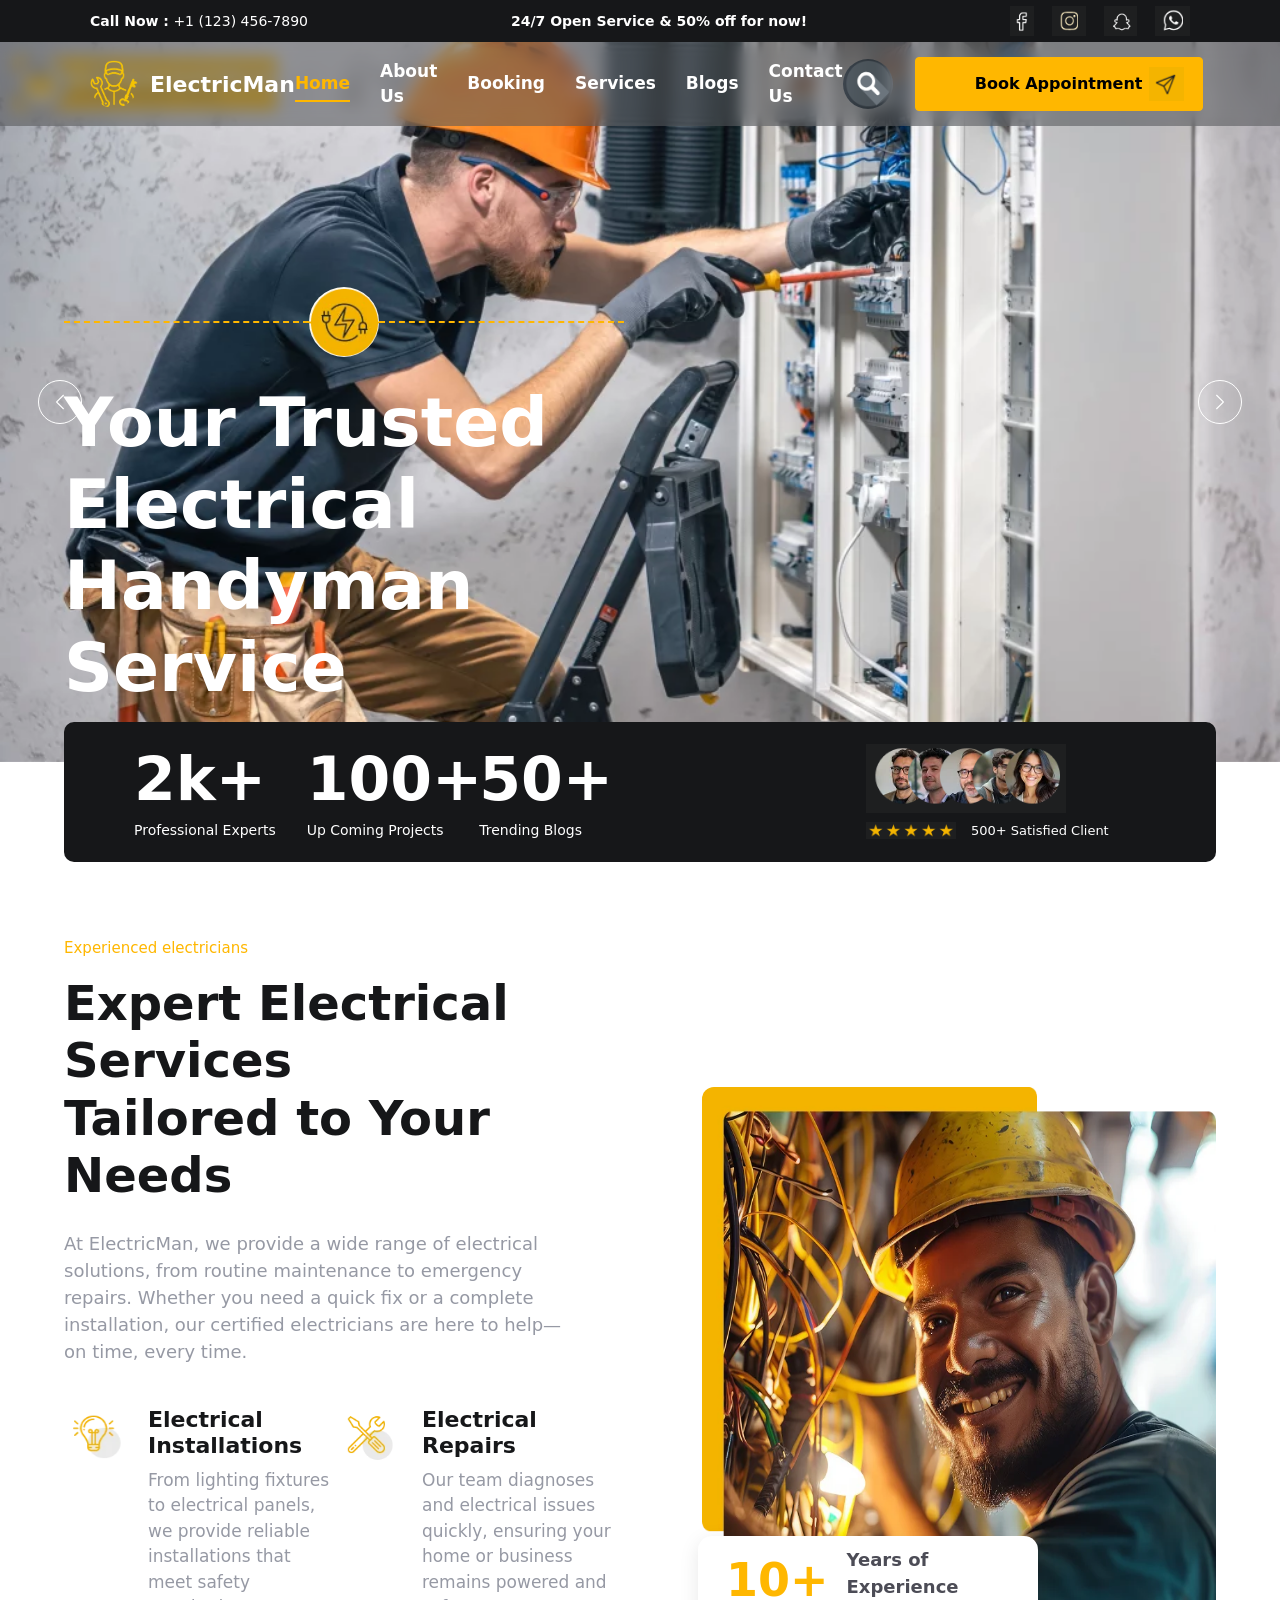
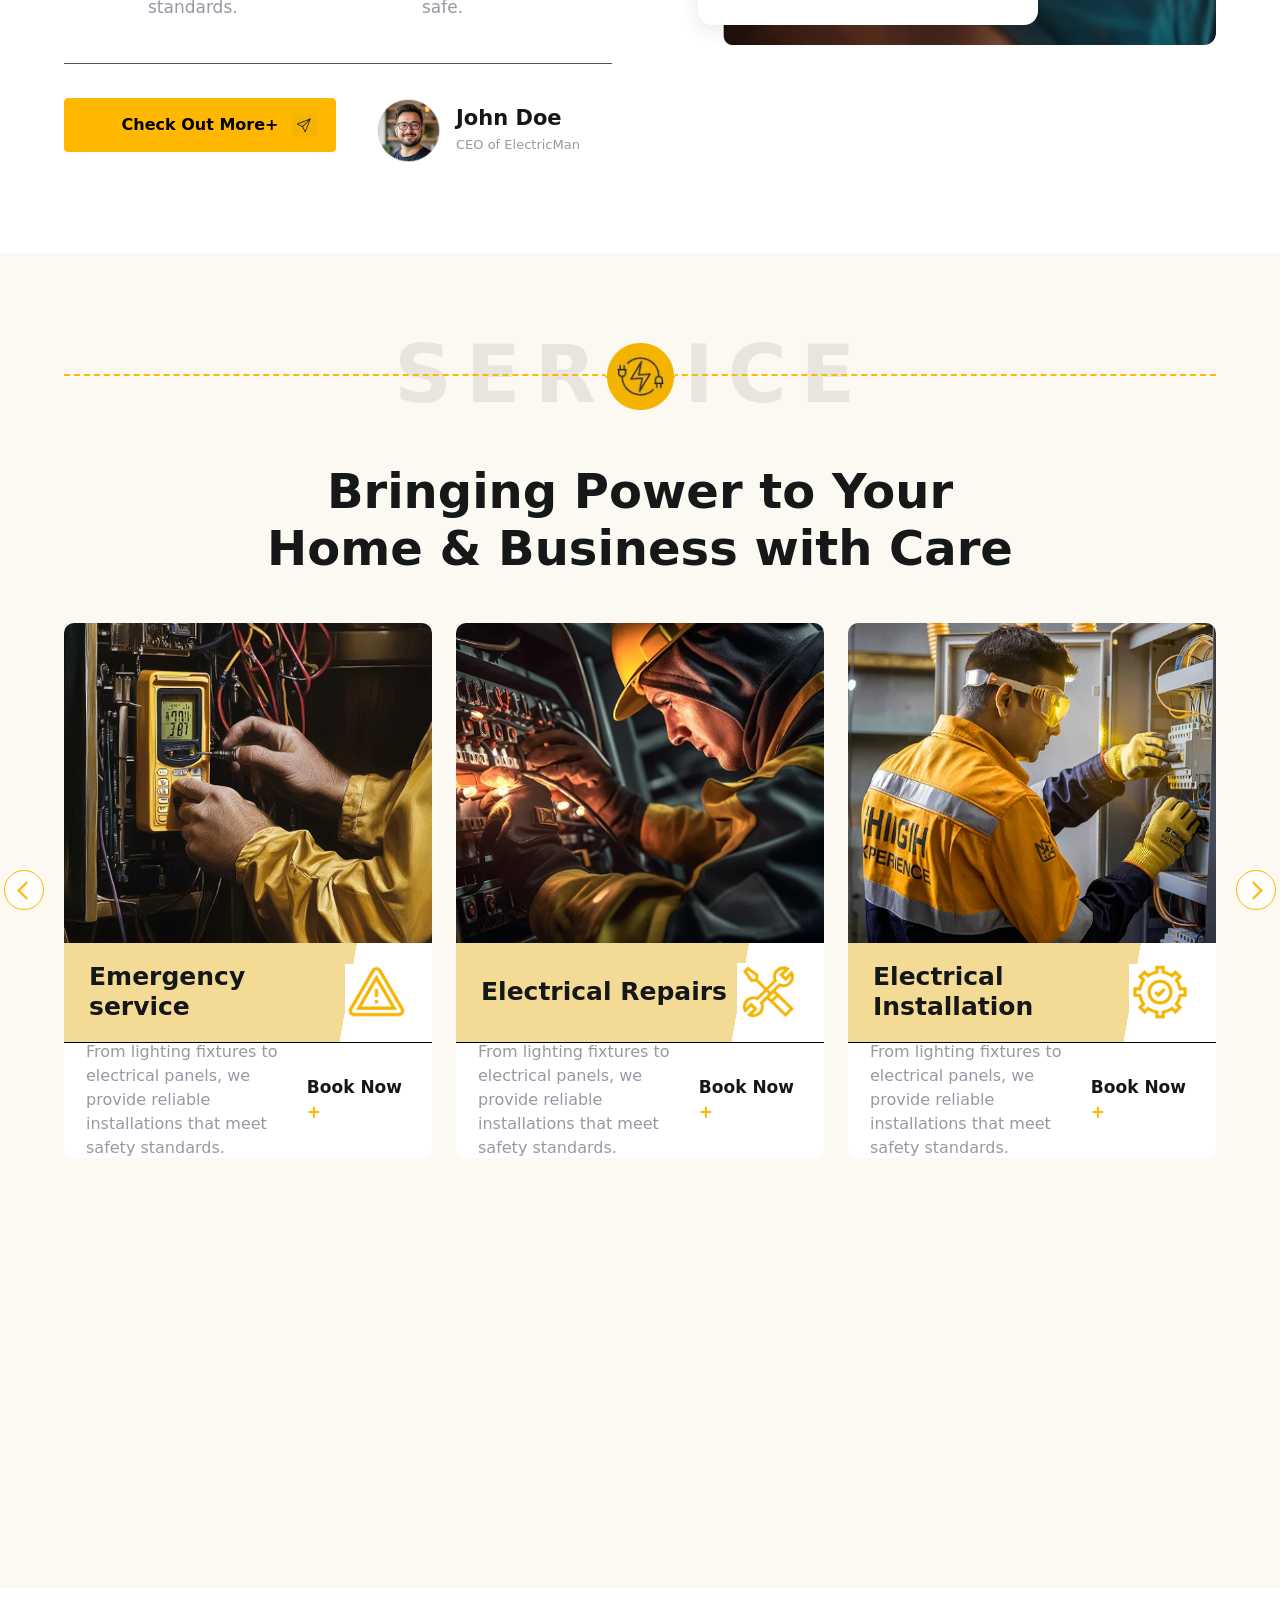
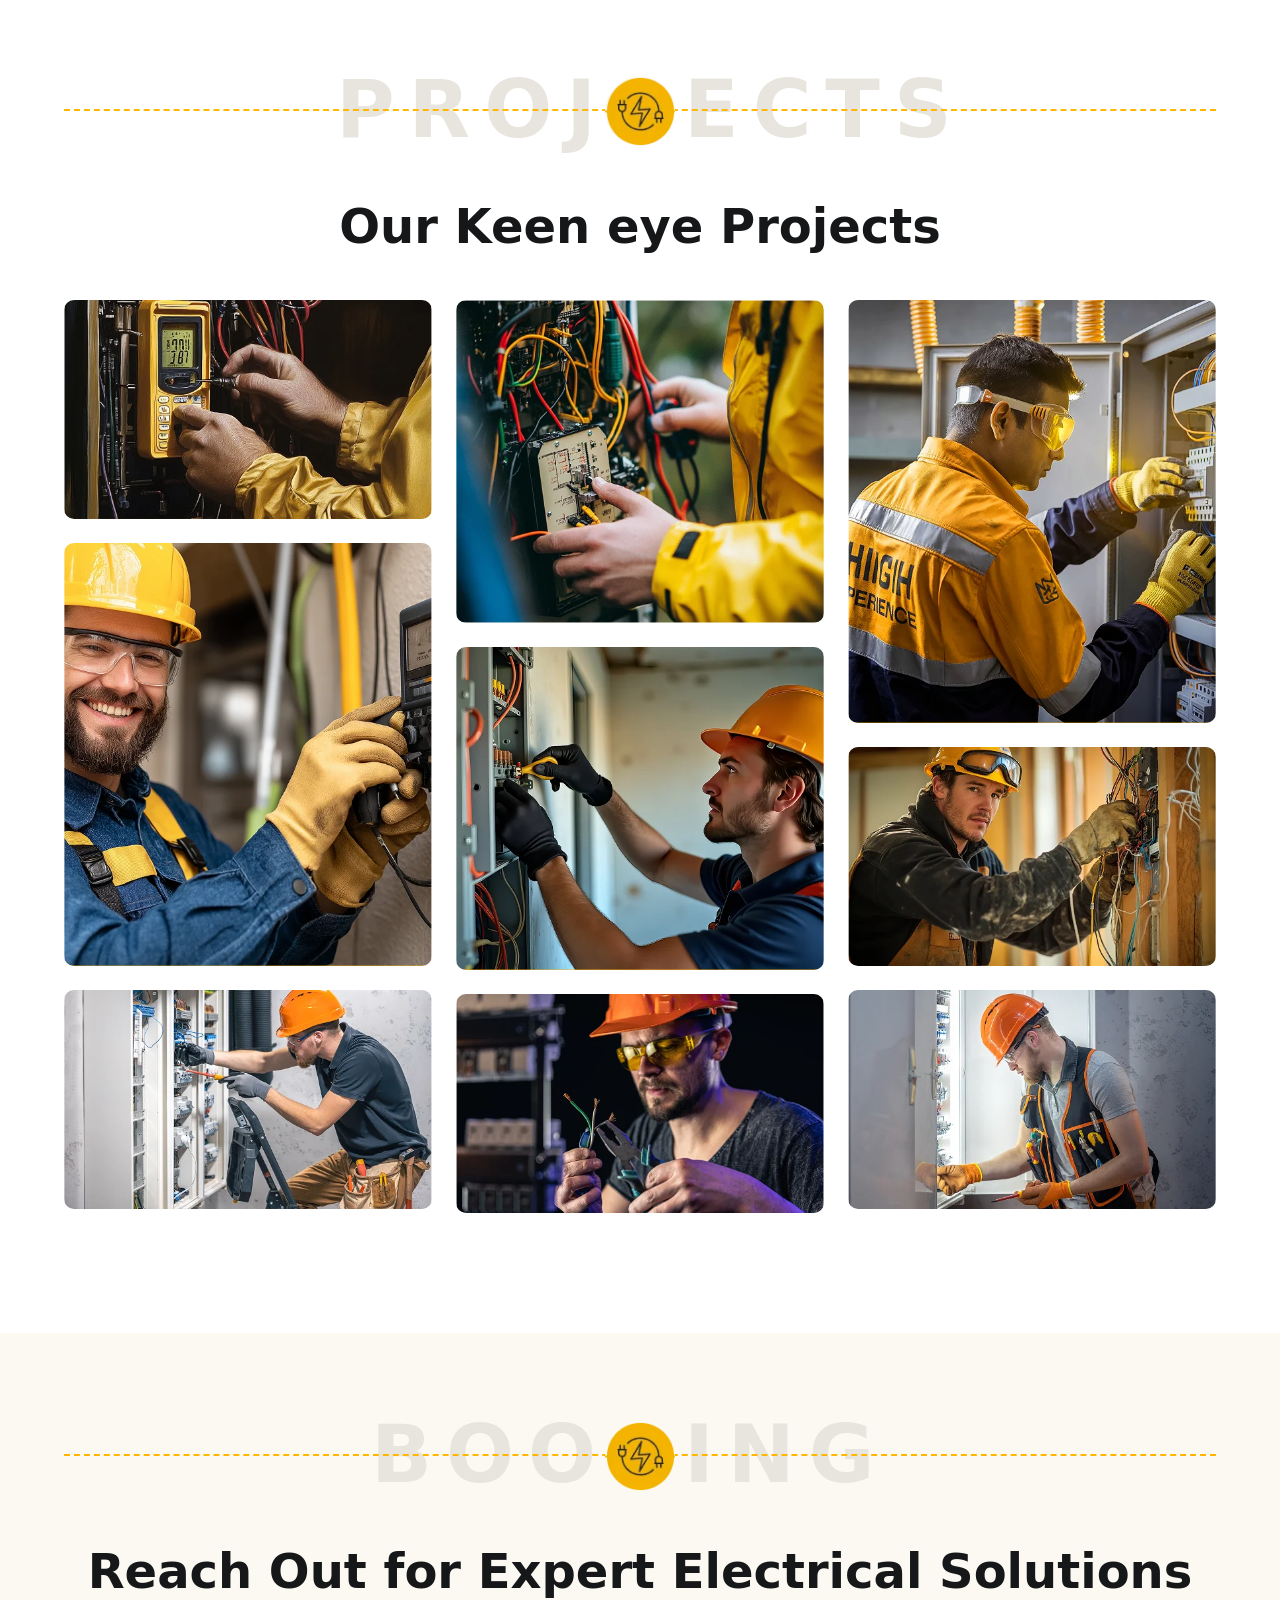
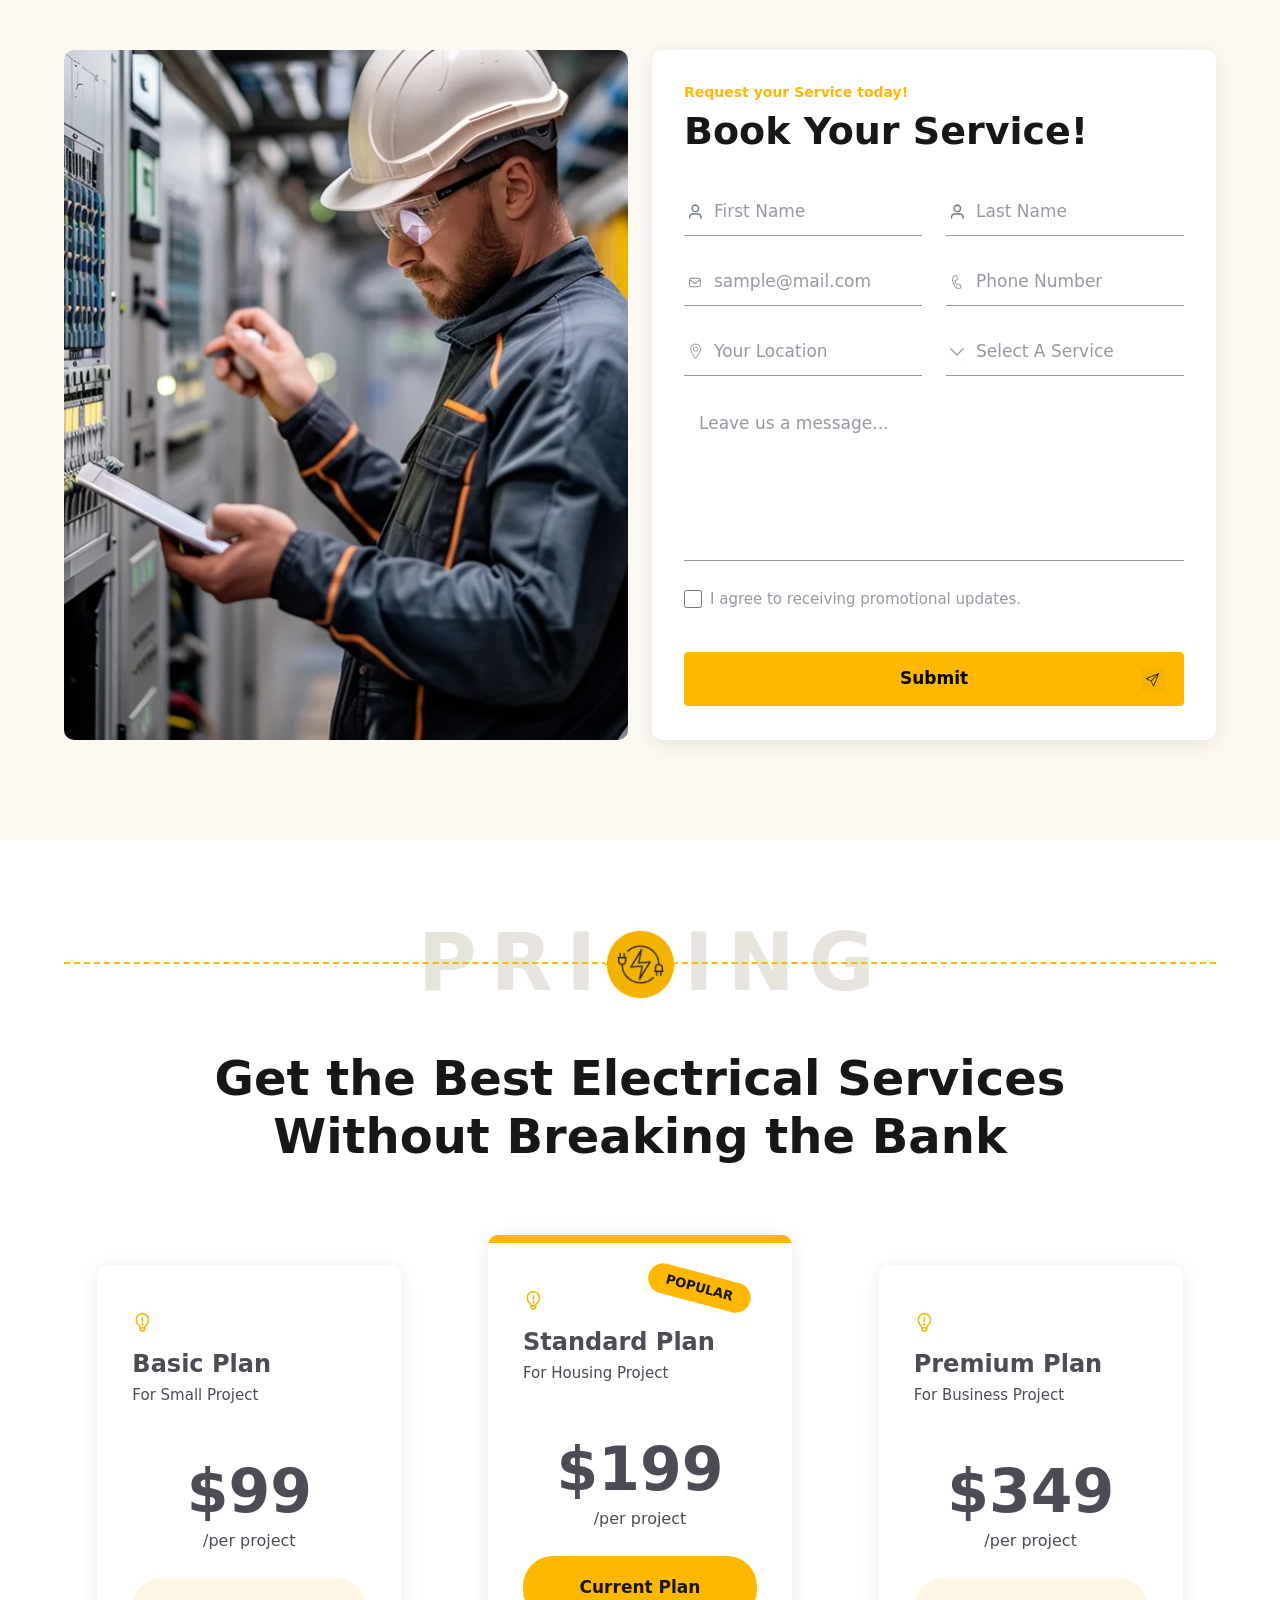
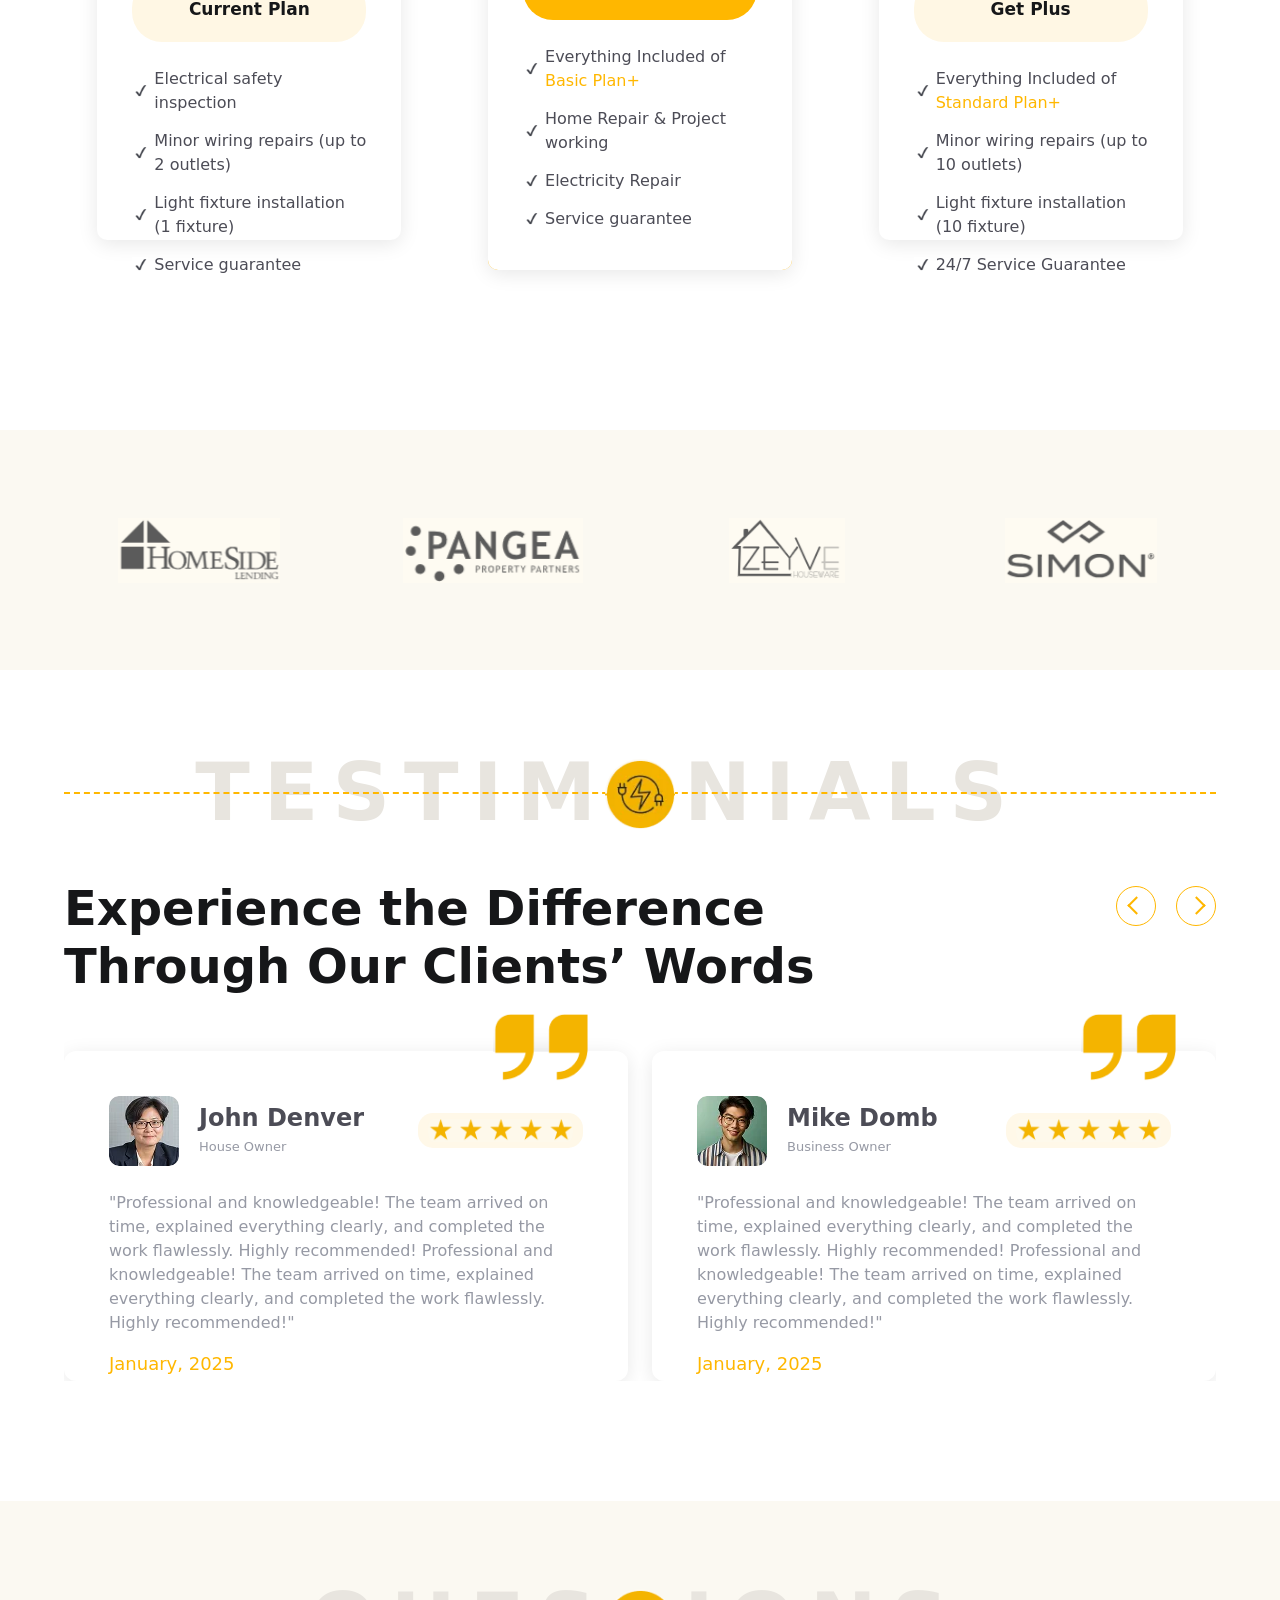
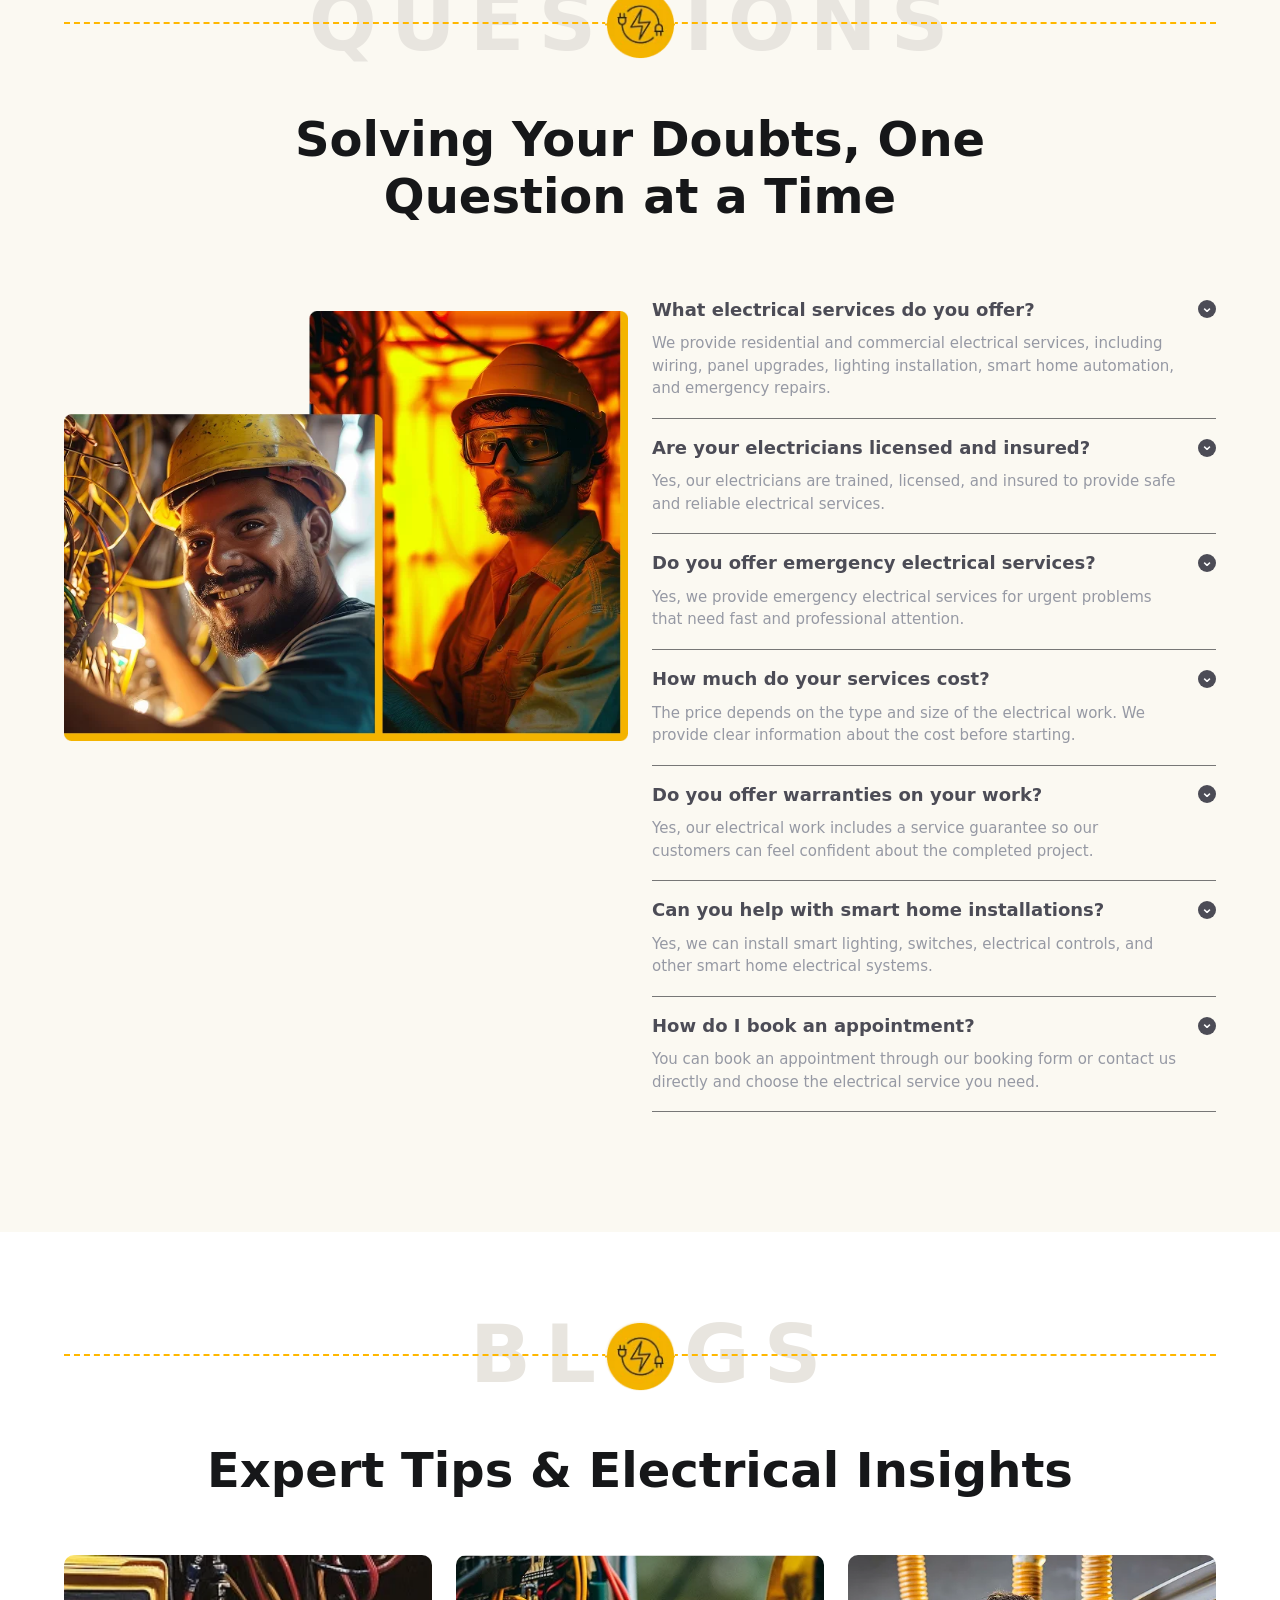
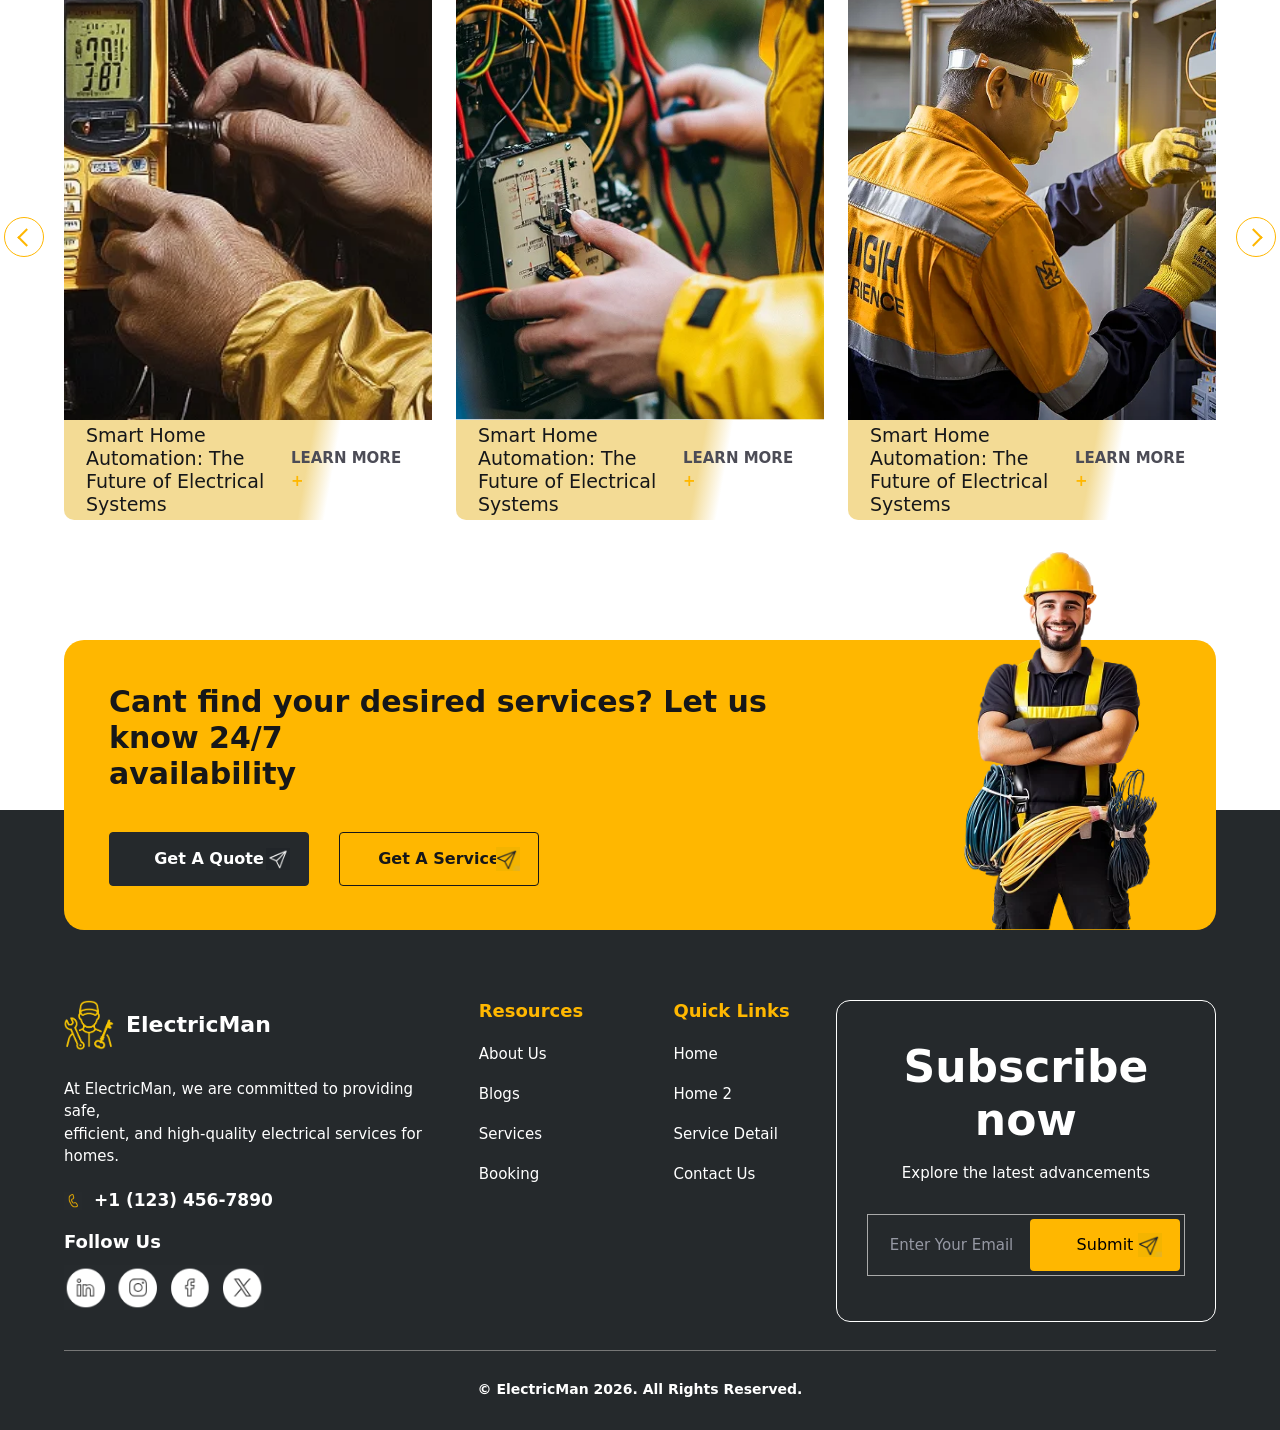
==== index.html @ 6101e1e3 "blogs part done" ====
<!doctype html>
<html lang="en">
  <head>
    <meta charset="UTF-8" />
    <meta name="viewport" content="width=device-width, initial-scale=1.0" />

    <title>Electric Man - Handyman</title>

    <link
      href="https://cdn.jsdelivr.net/npm/bootstrap@5.3.8/dist/css/bootstrap.min.css"
      rel="stylesheet"
      integrity="sha384-sRIl4kxILFvY47J16cr9ZwB07vP4J8+LH7qKQnuqkuIAvNWLzeN8tE5YBujZqJLB"
      crossorigin="anonymous"
    />

    <link rel="stylesheet" href="./styles/styles.css" />
  </head>

  <body>
    <!-- HEADER START -->
    <header class="site-header">
      <div class="top-bar">
        <div class="top-bar__content">
          <p class="top-bar__phone">
            <strong>Call Now :</strong>
            +1 (123) 456-7890
          </p>

          <p class="top-bar__offer">24/7 Open Service & 50% off for now!</p>

          <div class="top-bar__socials">
            <a href="#">
              <img src="./assets/header/fb.png" alt="fb" />
            </a>

            <a href="#">
              <img src="./assets/header/instagram.png" alt="instagram" />
            </a>

            <a href="#">
              <img src="./assets/header/snapchat.png" alt="snapchat" />
            </a>

            <a href="#">
              <img src="./assets/header/whatsapp.png" alt="whatsapp" />
            </a>
          </div>
        </div>
      </div>

      <nav class="main-navbar">
        <div class="main-navbar__content">
          <a class="main-navbar__logo" href="./index.html">
            <img src="./assets/common/banner.png" alt="main logo" />
            <span>ElectricMan</span>
          </a>

          <ul class="main-navbar__links">
            <li>
              <a class="active" href="./index.html">Home</a>
            </li>

            <li>
              <a href="./about.html">About Us</a>
            </li>

            <li>
              <a href="#booking">Booking</a>
            </li>

            <li>
              <a href="./services.html">Services</a>
            </li>

            <li>
              <a href="#blogs">Blogs</a>
            </li>

            <li>
              <a href="./contact.html">Contact Us</a>
            </li>
          </ul>

          <div class="main-navbar__actions">
            <button class="search-button" type="button">
              <img src="./assets/header/search.png" alt="search" />
            </button>

            <a
              class="appointment-button animated-button yellow-button"
              href="#booking"
            >
              <img
                class="animated-button__icon animated-button__icon--hover"
                src="./assets/common/paper_airplane_yellow_rotated.png"
                alt="paper airplane yellow"
              />

              <span class="animated-button__text">Book Appointment</span>

              <img
                class="animated-button__icon animated-button__icon--default"
                src="./assets/common/paper_airplane_black.png"
                alt="paper airplane black"
              />
            </a>

            <button class="menu-button" type="button">
              <img src="./assets/header/menu.png" alt="menu" />
            </button>
          </div>
        </div>
      </nav>
    </header>
    <!-- HEADER END -->
    <!-- HERO CAROUSEL-->
    <section class="hero">
      <div id="carouselExampleCaptions" class="carousel slide">
        <div class="carousel-inner">
          <div class="carousel-item active">
            <img
              src="./assets/home/1.hero/hero_image.webp"
              class="d-block w-100 hero__image"
              alt="hero image"
            />

            <div class="carousel-caption hero__caption">
              <div class="hero__line">
                <span></span>
                <img src="./assets/common/main_logo.png" alt="jita logo" />
                <span></span>
              </div>

              <h1>Your Trusted Electrical Handyman Service</h1>

              <div class="hero__buttons">
                <a
                  class="hero-button hero-button--quote animated-button"
                  href="#booking"
                >
                  <img
                    class="animated-button__icon animated-button__icon--hover"
                    src="./assets/common/paper_airplane_yellow_rotated.png"
                    alt="paper airplane yellow rotated"
                  />

                  <span class="animated-button__text">Get A Quote</span>

                  <img
                    class="animated-button__icon animated-button__icon--default"
                    src="./assets/common/paper_airplane_black.png"
                    alt="paper airplane black"
                  />
                </a>

                <a
                  class="hero-button hero-button--service animated-button"
                  href="#booking"
                >
                  <img
                    class="animated-button__icon animated-button__icon--hover"
                    src="./assets/common/paper_airplane_yellow_rotated.png"
                    alt="paper airplane yellow rotated"
                  />

                  <span class="animated-button__text">Get A Service</span>

                  <img
                    class="animated-button__icon animated-button__icon--default"
                    src="./assets/home/1.hero/paper_airplane_white.png"
                    alt="paper airplane white"
                  />
                </a>
              </div>
            </div>
          </div>
          <div class="carousel-item">
            <img
              src="./assets/home/1.hero/hero_image_2.webp"
              class="d-block w-100 hero__image"
              alt="hero image"
            />

            <div class="carousel-caption hero__caption hero__caption--right">
              <div class="hero__line">
                <span></span>

                <img src="./assets/common/main_logo.png" alt="jita logo" />

                <span></span>
              </div>

              <h2>Your Trusted Electrical Handyman Service</h2>

              <div class="hero__buttons">
                <a
                  class="hero-button hero-button--quote animated-button"
                  href="#booking"
                >
                  <img
                    class="animated-button__icon animated-button__icon--hover"
                    src="./assets/common/paper_airplane_yellow_rotated.png"
                    alt="paper airplane yellow rotated"
                  />

                  <span class="animated-button__text">Get A Quote</span>

                  <img
                    class="animated-button__icon animated-button__icon--default"
                    src="./assets/common/paper_airplane_black.png"
                    alt="paper airplane black"
                  />
                </a>

                <a
                  class="hero-button hero-button--service animated-button"
                  href="#booking"
                >
                  <img
                    class="animated-button__icon animated-button__icon--hover"
                    src="./assets/common/paper_airplane_yellow_rotated.png"
                    alt="paper airplane yellow rotated"
                  />

                  <span class="animated-button__text">Get A Service</span>

                  <img
                    class="animated-button__icon animated-button__icon--default"
                    src="./assets/home/1.hero/paper_airplane_white.png"
                    alt="paper airplane white"
                  />
                </a>
              </div>
            </div>
          </div>
        </div>
        <button
          class="carousel-control-prev"
          type="button"
          data-bs-target="#carouselExampleCaptions"
          data-bs-slide="prev"
        >
          <span class="carousel-control-prev-icon"></span>
        </button>

        <button
          class="carousel-control-next"
          type="button"
          data-bs-target="#carouselExampleCaptions"
          data-bs-slide="next"
        >
          <span class="carousel-control-next-icon"></span>
        </button>
      </div>
    </section>
    <!-- HERO CAROUSEL END -->
    <!-- STATS SECTION START -->
    <section class="stats-section">
      <div class="stats-box">
        <div class="row align-items-center stats-row">
          <div class="col-4 col-lg-2">
            <div class="stats-item">
              <h3>2k+</h3>
              <p>Professional Experts</p>
            </div>
          </div>

          <div class="col-4 col-lg-2">
            <div class="stats-item">
              <h3>100+</h3>
              <p>Up Coming Projects</p>
            </div>
          </div>

          <div class="col-4 col-lg-2">
            <div class="stats-item">
              <h3>50+</h3>
              <p>Trending Blogs</p>
            </div>
          </div>

          <div class="col-12 col-lg-6">
            <div class="satisfied-client">
              <img
                class="satisfied-client__people"
                src="./assets/home/2.satisfied_client/satisfied_client.png"
                alt="satisfied client"
              />

              <div class="satisfied-client__rating">
                <img
                  src="./assets/home/2.satisfied_client/stars.png"
                  alt="stars"
                />

                <span>500+ Satisfied Client</span>
              </div>
            </div>
          </div>
        </div>
      </div>
    </section>
    <!-- STATS SECTION END -->
    <!-- EXPERIENCED ELECTRICIANS START -->
    <section class="experienced">
      <div class="experienced__content">
        <div class="row g-0 experienced__row">
          <div class="col-12 col-lg-6 experienced__left">
            <p class="experienced__small-title">Experienced electricians</p>

            <h2>
              Expert Electrical Services
              <br />
              Tailored to Your Needs
            </h2>

            <p class="experienced__description">
              At ElectricMan, we provide a wide range of electrical solutions,
              from routine maintenance to emergency repairs. Whether you need a
              quick fix or a complete installation, our certified electricians
              are here to help—on time, every time.
            </p>

            <div class="row g-0 experienced__services">
              <div class="col-12 col-lg-6">
                <div class="experienced-service">
                  <img
                    src="./assets/home/3.experienced_electricians/electrical_installations.png"
                    alt="electrical installations"
                  />

                  <div>
                    <h3>Electrical Installations</h3>

                    <p>
                      From lighting fixtures to electrical panels, we provide
                      reliable installations that meet safety standards.
                    </p>
                  </div>
                </div>
              </div>

              <div class="col-12 col-lg-6">
                <div class="experienced-service">
                  <img
                    src="./assets/home/3.experienced_electricians/electrical_repairs.png"
                    alt="electrical repairs"
                  />

                  <div>
                    <h3>Electrical Repairs</h3>

                    <p>
                      Our team diagnoses and electrical issues quickly, ensuring
                      your home or business remains powered and safe.
                    </p>
                  </div>
                </div>
              </div>
            </div>

            <div class="experienced__divider"></div>

            <div class="experienced__bottom">
              <a
                class="experienced__more animated-button yellow-button"
                href="./services.html"
              >
                <img
                  class="animated-button__icon animated-button__icon--hover"
                  src="./assets/common/paper_airplane_yellow_rotated.png"
                  alt="paper airplane yellow rotated"
                />

                <span class="animated-button__text">Check Out More+</span>

                <img
                  class="animated-button__icon animated-button__icon--default"
                  src="./assets/common/paper_airplane_black.png"
                  alt="paper airplane black"
                />
              </a>

              <div class="experienced__author">
                <img
                  src="./assets/home/3.experienced_electricians/john_doe.png"
                  alt="john doe"
                />

                <div>
                  <h3>John Doe</h3>
                  <p>CEO of ElectricMan</p>
                </div>
              </div>
            </div>
          </div>

          <div class="col-12 col-lg-6 experienced__right">
            <div class="experienced__image-box">
              <img
                class="experienced__main-image"
                src="./assets/home/3.experienced_electricians/experiencet_electricians.webp"
                alt="experienced electricians"
              />

              <div class="experienced__experience">
                <strong>10+</strong>
                <span>Years of Experience</span>
              </div>
            </div>
          </div>
        </div>
      </div>
    </section>
    <!-- EXPERIENCED ELECTRICIANS END -->
    <!-- SERVICES SECTION START -->
    <section class="services">
      <div class="services__content">
        <div class="service-head">
          <div class="section-mark">
            <p>
              <span>SER</span>
              <span>ICE</span>
            </p>

            <div class="section-mark__line">
              <img src="./assets/common/main_logo.png" alt="main logo" />
            </div>
          </div>

          <h2>
            Bringing Power to Your
            <br />
            Home & Business with Care
          </h2>
        </div>

        <div
          id="serviceCarousel"
          class="carousel slide"
          data-bs-ride="carousel"
        >
          <div class="carousel-inner">
            <div class="carousel-item active">
              <div class="row gx-2 gx-lg-4 flex-nowrap">
                <div class="col-lg-4 service-column">
                  <div class="card service-card">
                    <img
                      src="./assets/common/emergency_service.png"
                      class="card-img-top"
                      alt="emergency service"
                    />

                    <div class="card-body">
                      <div class="service-name">
                        <h3>Emergency service</h3>

                        <img
                          src="./assets/home/4.service/emergency_service_icon.png"
                          alt="emergency service icon"
                        />
                      </div>

                      <div class="service-info">
                        <p>
                          From lighting fixtures to electrical panels, we
                          provide reliable installations that meet safety
                          standards.
                        </p>

                        <a href="./services.html"> Book Now <span>+</span> </a>
                      </div>
                    </div>
                  </div>
                </div>

                <div class="col-lg-4 service-column">
                  <div class="card service-card">
                    <img
                      src="./assets/common/electrical_repairs.png"
                      class="card-img-top"
                      alt="electrical repairs"
                    />

                    <div class="card-body">
                      <div class="service-name">
                        <h3>Electrical Repairs</h3>

                        <img
                          src="./assets/home/4.service/electrical_repairs_icon.png"
                          alt="electrical repairs icon"
                        />
                      </div>

                      <div class="service-info">
                        <p>
                          From lighting fixtures to electrical panels, we
                          provide reliable installations that meet safety
                          standards.
                        </p>

                        <a href="./services.html"> Book Now <span>+</span> </a>
                      </div>
                    </div>
                  </div>
                </div>

                <div class="col-lg-4 service-column">
                  <div class="card service-card">
                    <img
                      src="./assets/common/electrical_installation.png"
                      class="card-img-top"
                      alt="electrical installation"
                    />

                    <div class="card-body">
                      <div class="service-name">
                        <h3>Electrical Installation</h3>

                        <img
                          src="./assets/home/4.service/electrical_installation_icon.png"
                          alt="electrical installation icon"
                        />
                      </div>

                      <div class="service-info">
                        <p>
                          From lighting fixtures to electrical panels, we
                          provide reliable installations that meet safety
                          standards.
                        </p>

                        <a href="./services.html"> Book Now <span>+</span> </a>
                      </div>
                    </div>
                  </div>
                </div>
              </div>
            </div>

            <div class="carousel-item">
              <div class="row gx-2 gx-lg-4 flex-nowrap">
                <div class="col-lg-4 service-column">
                  <div class="card service-card">
                    <img
                      src="./assets/common/electrical_installation.png"
                      class="card-img-top"
                      alt="electrical installation"
                    />

                    <div class="card-body">
                      <div class="service-name">
                        <h3>Electrical Installation</h3>

                        <img
                          src="./assets/home/4.service/electrical_installation_icon.png"
                          alt="electrical installation icon"
                        />
                      </div>

                      <div class="service-info">
                        <p>
                          From lighting fixtures to electrical panels, we
                          provide reliable installations that meet safety
                          standards.
                        </p>

                        <a href="./services.html"> Book Now <span>+</span> </a>
                      </div>
                    </div>
                  </div>
                </div>

                <div class="col-lg-4 service-column">
                  <div class="card service-card">
                    <img
                      src="./assets/common/emergency_service.png"
                      class="card-img-top"
                      alt="emergency service"
                    />

                    <div class="card-body">
                      <div class="service-name">
                        <h3>Emergency service</h3>

                        <img
                          src="./assets/home/4.service/emergency_service_icon.png"
                          alt="emergency service icon"
                        />
                      </div>

                      <div class="service-info">
                        <p>
                          From lighting fixtures to electrical panels, we
                          provide reliable installations that meet safety
                          standards.
                        </p>

                        <a href="./services.html"> Book Now <span>+</span> </a>
                      </div>
                    </div>
                  </div>
                </div>

                <div class="col-lg-4 service-column">
                  <div class="card service-card">
                    <img
                      src="./assets/common/electrical_repairs.png"
                      class="card-img-top"
                      alt="electrical repairs"
                    />

                    <div class="card-body">
                      <div class="service-name">
                        <h3>Electrical Repairs</h3>

                        <img
                          src="./assets/home/4.service/electrical_repairs_icon.png"
                          alt="electrical repairs icon"
                        />
                      </div>

                      <div class="service-info">
                        <p>
                          From lighting fixtures to electrical panels, we
                          provide reliable installations that meet safety
                          standards.
                        </p>

                        <a href="./services.html"> Book Now <span>+</span> </a>
                      </div>
                    </div>
                  </div>
                </div>
              </div>
            </div>
          </div>

          <button
            class="carousel-control-prev"
            type="button"
            data-bs-target="#serviceCarousel"
            data-bs-slide="prev"
          >
            <span class="carousel-control-prev-icon"></span>
            <span class="visually-hidden">Previous</span>
          </button>

          <button
            class="carousel-control-next"
            type="button"
            data-bs-target="#serviceCarousel"
            data-bs-slide="next"
          >
            <span class="carousel-control-next-icon"></span>
            <span class="visually-hidden">Next</span>
          </button>
        </div>
      </div>
      <!-- VIDEO START -->
      <div class="service-video">
        <video autoplay muted loop playsinline>
          <source src="./assets/home/4.service/video.mp4" type="video/mp4" />
        </video>
      </div>
      <!-- VIDEO END -->
    </section>
    <!-- SERVICES SECTION END -->
    <!-- PROJECTS START-->
    <section class="projects">
      <div class="projects__content">
        <div class="projects-head">
          <div class="section-mark">
            <p>
              <span>PROJ</span>
              <span>ECTS</span>
            </p>

            <div class="section-mark__line">
              <img src="./assets/common/main_logo.png" alt="main logo" />
            </div>
          </div>

          <h2>Our Keen eye Projects</h2>
        </div>

        <div class="row projects__gallery">
          <div class="col-4">
            <div class="projects__column">
              <div class="project-item project-item--1">
                <img
                  src="./assets/home/5.projects/1.webp"
                  alt="electrical testing"
                />

                <div class="project-item__overlay">
                  <div class="project-item__icon">
                    <img
                      src="./assets/home/5.projects/cover_icon.png"
                      alt="cover icon"
                    />
                  </div>
                </div>
              </div>

              <div class="project-item project-item--4">
                <img
                  src="./assets/home/5.projects/4.webp"
                  alt="electrician inspection"
                />

                <div class="project-item__overlay">
                  <div class="project-item__icon">
                    <img
                      src="./assets/home/5.projects/cover_icon.png"
                      alt="cover icon"
                    />
                  </div>
                </div>
              </div>

              <div class="project-item project-item--7">
                <img
                  src="./assets/home/5.projects/7.webp"
                  alt="electrical cabinet service"
                />

                <div class="project-item__overlay">
                  <div class="project-item__icon">
                    <img
                      src="./assets/home/5.projects/cover_icon.png"
                      alt="cover icon"
                    />
                  </div>
                </div>
              </div>
            </div>
          </div>

          <div class="col-4">
            <div class="projects__column">
              <div class="project-item project-item--2">
                <img
                  src="./assets/home/5.projects/2.webp"
                  alt="electrical panel testing"
                />

                <div class="project-item__overlay">
                  <div class="project-item__icon">
                    <img
                      src="./assets/home/5.projects/cover_icon.png"
                      alt="cover icon"
                    />
                  </div>
                </div>
              </div>

              <div class="project-item project-item--5">
                <img
                  src="./assets/home/5.projects/5.webp"
                  alt="circuit breaker repair"
                />

                <div class="project-item__overlay">
                  <div class="project-item__icon">
                    <img
                      src="./assets/home/5.projects/cover_icon.png"
                      alt="cover icon"
                    />
                  </div>
                </div>
              </div>

              <div class="project-item project-item--8">
                <img src="./assets/home/5.projects/8.webp" alt="wire repair" />

                <div class="project-item__overlay">
                  <div class="project-item__icon">
                    <img
                      src="./assets/home/5.projects/cover_icon.png"
                      alt="cover icon"
                    />
                  </div>
                </div>
              </div>
            </div>
          </div>

          <div class="col-4">
            <div class="projects__column">
              <div class="project-item project-item--3">
                <img
                  src="./assets/home/5.projects/3.webp"
                  alt="electrical maintenance"
                />

                <div class="project-item__overlay">
                  <div class="project-item__icon">
                    <img
                      src="./assets/home/5.projects/cover_icon.png"
                      alt="cover icon"
                    />
                  </div>
                </div>
              </div>

              <div class="project-item project-item--6">
                <img src="./assets/home/5.projects/6.webp" alt="home wiring" />

                <div class="project-item__overlay">
                  <div class="project-item__icon">
                    <img
                      src="./assets/home/5.projects/cover_icon.png"
                      alt="cover icon"
                    />
                  </div>
                </div>
              </div>

              <div class="project-item project-item--9">
                <img
                  src="./assets/home/5.projects/9.webp"
                  alt="panel installation"
                />

                <div class="project-item__overlay">
                  <div class="project-item__icon">
                    <img
                      src="./assets/home/5.projects/cover_icon.png"
                      alt="cover icon"
                    />
                  </div>
                </div>
              </div>
            </div>
          </div>
        </div>
      </div>
    </section>
    <!-- PROJECTS END-->
    <!-- BOOKING START -->
    <section class="booking" id="booking">
      <div class="booking__content">
        <div class="booking-head">
          <div class="section-mark">
            <p>
              <span>BOO</span>
              <span>ING</span>
            </p>

            <div class="section-mark__line">
              <img src="./assets/common/main_logo.png" alt="main logo" />
            </div>
          </div>

          <h2>
            Reach Out for Expert
            <br class="booking-head__break" />
            Electrical Solutions
          </h2>
        </div>

        <div class="row booking__row">
          <div class="col-12 col-lg-6">
            <div class="booking__image">
              <img
                src="./assets/home/6.booing/main_image.webp"
                alt="electrician service"
              />
            </div>
          </div>

          <div class="col-12 col-lg-6">
            <form class="booking-form">
              <p class="booking-form__small-title">
                Request your Service today!
              </p>

              <h3>Book Your Service!</h3>

              <div class="row booking-form__fields">
                <div class="col-12 col-lg-6">
                  <label class="booking-field">
                    <img
                      src="./assets/home/6.booing/name.png"
                      alt="name icon"
                    />

                    <input
                      type="text"
                      name="first-name"
                      placeholder="First Name"
                    />
                  </label>
                </div>

                <div class="col-12 col-lg-6">
                  <label class="booking-field">
                    <img
                      src="./assets/home/6.booing/name.png"
                      alt="name icon"
                    />

                    <input
                      type="text"
                      name="last-name"
                      placeholder="Last Name"
                    />
                  </label>
                </div>

                <div class="col-12 col-lg-6">
                  <label class="booking-field">
                    <img
                      src="./assets/home/6.booing/email.png"
                      alt="email icon"
                    />

                    <input
                      type="email"
                      name="email"
                      placeholder="sample@mail.com"
                    />
                  </label>
                </div>

                <div class="col-12 col-lg-6">
                  <label class="booking-field">
                    <img
                      src="./assets/home/6.booing/phone.png"
                      alt="phone icon"
                    />

                    <input type="tel" name="phone" placeholder="Phone Number" />
                  </label>
                </div>

                <div class="col-12 col-lg-6">
                  <label class="booking-field">
                    <img
                      src="./assets/home/6.booing/location.png"
                      alt="location icon"
                    />

                    <input
                      type="text"
                      name="location"
                      placeholder="Your Location"
                    />
                  </label>
                </div>

                <div class="col-12 col-lg-6">
                  <label class="booking-field">
                    <img
                      src="./assets/home/6.booing/arrow.png"
                      alt="arrow icon"
                    />

                    <select name="service">
                      <option value="select">Select A Service</option>
                      <option value="installation">
                        Electrical Installation
                      </option>
                      <option value="repairs">Electrical Repairs</option>
                      <option value="emergency">Emergency Service</option>
                    </select>
                  </label>
                </div>
              </div>

              <label class="booking-form__message">
                <textarea
                  name="message"
                  placeholder="Leave us a message..."
                ></textarea>
              </label>

              <label class="booking-form__checkbox">
                <input type="checkbox" name="promotion" />

                <span>I agree to receiving promotional updates.</span>
              </label>

              <button
                class="booking-form__submit animated-button yellow-button"
                type="submit"
              >
                <img
                  class="animated-button__icon animated-button__icon--hover"
                  src="./assets/common/paper_airplane_yellow_rotated.png"
                  alt="paper airplane yellow rotated"
                />

                <span class="animated-button__text">Submit</span>

                <img
                  class="animated-button__icon animated-button__icon--default"
                  src="./assets/common/paper_airplane_black.png"
                  alt="paper airplane black"
                />
              </button>
            </form>
          </div>
        </div>
      </div>
    </section>
    <!-- BOOKING END -->
    <!-- PRICING START -->
    <section class="pricing">
      <div class="pricing__content">
        <div class="pricing-head">
          <div class="section-mark">
            <p>
              <span>PRI</span>
              <span>ING</span>
            </p>

            <div class="section-mark__line">
              <img src="./assets/common/main_logo.png" alt="main logo" />
            </div>
          </div>

          <h2>
            Get the Best Electrical Services
            <br />
            Without Breaking the Bank
          </h2>
        </div>

        <div class="row pricing__cards">
          <div class="col-12 col-lg-4">
            <div class="pricing-card">
              <div class="pricing-card__head">
                <img
                  src="./assets/home/7.pricing/nature.png"
                  alt="nature icon"
                />

                <h3>Basic Plan</h3>

                <p>For Small Project</p>
              </div>

              <div class="pricing-card__price">
                <h4>$99</h4>

                <p>/per project</p>
              </div>

              <button class="pricing-card__button" type="button">
                Current Plan
              </button>

              <div class="pricing-card__features">
                <div class="pricing-feature">
                  <img
                    src="./assets/home/7.pricing/correct.png"
                    alt="correct icon"
                  />

                  <p>Electrical safety inspection</p>
                </div>

                <div class="pricing-feature">
                  <img
                    src="./assets/home/7.pricing/correct.png"
                    alt="correct icon"
                  />

                  <p>Minor wiring repairs (up to 2 outlets)</p>
                </div>

                <div class="pricing-feature">
                  <img
                    src="./assets/home/7.pricing/correct.png"
                    alt="correct icon"
                  />

                  <p>Light fixture installation (1 fixture)</p>
                </div>

                <div class="pricing-feature">
                  <img
                    src="./assets/home/7.pricing/correct.png"
                    alt="correct icon"
                  />

                  <p>Service guarantee</p>
                </div>
              </div>
            </div>
          </div>

          <div class="col-12 col-lg-4">
            <div class="pricing-card pricing-card--popular">
              <div class="pricing-card__body">
                <span class="pricing-card__popular">POPULAR</span>

                <div class="pricing-card__head">
                  <img
                    src="./assets/home/7.pricing/nature.png"
                    alt="nature icon"
                  />

                  <h3>Standard Plan</h3>

                  <p>For Housing Project</p>
                </div>

                <div class="pricing-card__price">
                  <h4>$199</h4>

                  <p>/per project</p>
                </div>

                <button
                  class="pricing-card__button pricing-card__button--yellow"
                  type="button"
                >
                  Current Plan
                </button>

                <div class="pricing-card__features">
                  <div class="pricing-feature">
                    <img
                      src="./assets/home/7.pricing/correct.png"
                      alt="correct icon"
                    />

                    <p>
                      Everything Included of
                      <span>Basic Plan+</span>
                    </p>
                  </div>

                  <div class="pricing-feature">
                    <img
                      src="./assets/home/7.pricing/correct.png"
                      alt="correct icon"
                    />

                    <p>Home Repair & Project working</p>
                  </div>

                  <div class="pricing-feature">
                    <img
                      src="./assets/home/7.pricing/correct.png"
                      alt="correct icon"
                    />

                    <p>Electricity Repair</p>
                  </div>

                  <div class="pricing-feature">
                    <img
                      src="./assets/home/7.pricing/correct.png"
                      alt="correct icon"
                    />

                    <p>Service guarantee</p>
                  </div>
                </div>
              </div>
            </div>
          </div>

          <div class="col-12 col-lg-4">
            <div class="pricing-card">
              <div class="pricing-card__head">
                <img
                  src="./assets/home/7.pricing/nature.png"
                  alt="nature icon"
                />

                <h3>Premium Plan</h3>

                <p>For Business Project</p>
              </div>

              <div class="pricing-card__price">
                <h4>$349</h4>

                <p>/per project</p>
              </div>

              <button class="pricing-card__button" type="button">
                Get Plus
              </button>

              <div class="pricing-card__features">
                <div class="pricing-feature">
                  <img
                    src="./assets/home/7.pricing/correct.png"
                    alt="correct icon"
                  />

                  <p>
                    Everything Included of
                    <span>Standard Plan+</span>
                  </p>
                </div>

                <div class="pricing-feature">
                  <img
                    src="./assets/home/7.pricing/correct.png"
                    alt="correct icon"
                  />

                  <p>Minor wiring repairs (up to 10 outlets)</p>
                </div>

                <div class="pricing-feature">
                  <img
                    src="./assets/home/7.pricing/correct.png"
                    alt="correct icon"
                  />

                  <p>Light fixture installation (10 fixture)</p>
                </div>

                <div class="pricing-feature">
                  <img
                    src="./assets/home/7.pricing/correct.png"
                    alt="correct icon"
                  />

                  <p>24/7 Service Guarantee</p>
                </div>
              </div>
            </div>
          </div>
        </div>
      </div>
    </section>
    <!-- PRICING END -->
    <!-- PARTNERS START -->
    <section class="partners">
      <div class="partners__content">
        <div class="row partners__row">
          <div class="col-12 col-md-6 col-lg-3">
            <div class="partner-logo">
              <img src="./assets/home/8.carousel/homeside.png" alt="homeside" />
            </div>
          </div>

          <div class="col-12 col-md-6 col-lg-3">
            <div class="partner-logo">
              <img src="./assets/home/8.carousel/pangea.png" alt="pangea" />
            </div>
          </div>

          <div class="col-12 col-md-6 col-lg-3">
            <div class="partner-logo">
              <img src="./assets/home/8.carousel/zeyve.png" alt="zeyve" />
            </div>
          </div>

          <div class="col-12 col-md-6 col-lg-3">
            <div class="partner-logo">
              <img src="./assets/home/8.carousel/simon.png" alt="simon" />
            </div>
          </div>
        </div>
      </div>
    </section>
    <!-- PARTNERS END -->
    <!-- TESTIMONIALS START -->
    <section class="testimonials">
      <div class="testimonials__content">
        <div class="section-mark">
          <p>
            <span>TESTIM</span>
            <span>NIALS</span>
          </p>

          <div class="section-mark__line">
            <img src="./assets/common/main_logo.png" alt="main logo" />
          </div>
        </div>

        <h2>
          Experience the Difference
          <br />
          Through Our Clients’ Words
        </h2>

        <div
          id="testimonialCarousel"
          class="carousel slide"
          data-bs-ride="carousel"
        >
          <div class="carousel-inner">
            <div class="carousel-item active">
              <div class="row flex-nowrap">
                <div class="col-12 col-lg-6 testimonial-column">
                  <div class="testimonial-card">
                    <img
                      class="testimonial-card__quote"
                      src="./assets/home/9.testimonials/dots.png"
                      alt="dots"
                    />

                    <div class="testimonial-card__top">
                      <div class="testimonial-user">
                        <img
                          src="./assets/home/9.testimonials/john_denver.webp"
                          alt="john denver"
                        />

                        <div>
                          <h3>John Denver</h3>
                          <p>House Owner</p>
                        </div>
                      </div>

                      <img
                        src="./assets/home/9.testimonials/stars.png"
                        alt="stars"
                      />
                    </div>

                    <p class="testimonial-card__text">
                      "Professional and knowledgeable! The team arrived on time,
                      explained everything clearly, and completed the work
                      flawlessly. Highly recommended! Professional and
                      knowledgeable! The team arrived on time, explained
                      everything clearly, and completed the work flawlessly.
                      Highly recommended!"
                    </p>

                    <p class="testimonial-card__date">January, 2025</p>
                  </div>
                </div>

                <div
                  class="col-12 col-lg-6 testimonial-column testimonial-column--second"
                >
                  <div class="testimonial-card">
                    <img
                      class="testimonial-card__quote"
                      src="./assets/home/9.testimonials/dots.png"
                      alt="dots"
                    />

                    <div class="testimonial-card__top">
                      <div class="testimonial-user">
                        <img
                          src="./assets/home/9.testimonials/mike_bob.webp"
                          alt="mike bob"
                        />

                        <div>
                          <h3>Mike Domb</h3>
                          <p>Business Owner</p>
                        </div>
                      </div>

                      <img
                        src="./assets/home/9.testimonials/stars.png"
                        alt="stars"
                      />
                    </div>

                    <p class="testimonial-card__text">
                      "Professional and knowledgeable! The team arrived on time,
                      explained everything clearly, and completed the work
                      flawlessly. Highly recommended! Professional and
                      knowledgeable! The team arrived on time, explained
                      everything clearly, and completed the work flawlessly.
                      Highly recommended!"
                    </p>

                    <p class="testimonial-card__date">January, 2025</p>
                  </div>
                </div>
              </div>
            </div>

            <div class="carousel-item">
              <div class="row flex-nowrap">
                <div class="col-12 col-lg-6 testimonial-column">
                  <div class="testimonial-card">
                    <img
                      class="testimonial-card__quote"
                      src="./assets/home/9.testimonials/dots.png"
                      alt="dots"
                    />

                    <div class="testimonial-card__top">
                      <div class="testimonial-user">
                        <img
                          src="./assets/home/9.testimonials/mike_bob.webp"
                          alt="mike bob"
                        />

                        <div>
                          <h3>Mike Domb</h3>
                          <p>Business Owner</p>
                        </div>
                      </div>

                      <img
                        src="./assets/home/9.testimonials/stars.png"
                        alt="stars"
                      />
                    </div>

                    <p class="testimonial-card__text">
                      "Professional and knowledgeable! The team arrived on time,
                      explained everything clearly, and completed the work
                      flawlessly. Highly recommended! Professional and
                      knowledgeable! The team arrived on time, explained
                      everything clearly, and completed the work flawlessly.
                      Highly recommended!"
                    </p>

                    <p class="testimonial-card__date">January, 2025</p>
                  </div>
                </div>

                <div
                  class="col-12 col-lg-6 testimonial-column testimonial-column--second"
                >
                  <div class="testimonial-card">
                    <img
                      class="testimonial-card__quote"
                      src="./assets/home/9.testimonials/dots.png"
                      alt="dots"
                    />

                    <div class="testimonial-card__top">
                      <div class="testimonial-user">
                        <img
                          src="./assets/home/9.testimonials/john_denver.webp"
                          alt="john denver"
                        />

                        <div>
                          <h3>John Denver</h3>
                          <p>House Owner</p>
                        </div>
                      </div>

                      <img
                        src="./assets/home/9.testimonials/stars.png"
                        alt="stars"
                      />
                    </div>

                    <p class="testimonial-card__text">
                      "Professional and knowledgeable! The team arrived on time,
                      explained everything clearly, and completed the work
                      flawlessly. Highly recommended! Professional and
                      knowledgeable! The team arrived on time, explained
                      everything clearly, and completed the work flawlessly.
                      Highly recommended!"
                    </p>

                    <p class="testimonial-card__date">January, 2025</p>
                  </div>
                </div>
              </div>
            </div>
          </div>

          <button
            class="carousel-control-prev"
            type="button"
            data-bs-target="#testimonialCarousel"
            data-bs-slide="prev"
          >
            <span class="carousel-control-prev-icon"></span>
            <span class="visually-hidden">Previous</span>
          </button>

          <button
            class="carousel-control-next"
            type="button"
            data-bs-target="#testimonialCarousel"
            data-bs-slide="next"
          >
            <span class="carousel-control-next-icon"></span>
            <span class="visually-hidden">Next</span>
          </button>
        </div>
      </div>
    </section>
    <!-- TESTIMONIALS END -->
    <!-- QUESTIONS START -->
    <section class="questions">
      <div class="questions__content">
        <div class="section-mark">
          <p>
            <span>QUES</span>
            <span>IONS</span>
          </p>

          <div class="section-mark__line">
            <img src="./assets/common/main_logo.png" alt="main logo" />
          </div>
        </div>

        <h2>
          Solving Your Doubts, One
          <br />
          Question at a Time
        </h2>

        <div class="row questions__body">
          <div class="col-12 col-lg-6 questions__image-column">
            <img
              class="questions__image"
              src="./assets/home/10.questions/two_guy.webp"
              alt="two guy"
            />
          </div>

          <div class="col-12 col-lg-6 questions__list">
            <div class="question-item">
              <div class="question-item__title">
                <h3>What electrical services do you offer?</h3>

                <span><strong>⌄</strong></span>
              </div>

              <p>
                We provide residential and commercial electrical services,
                including wiring, panel upgrades, lighting installation, smart
                home automation, and emergency repairs.
              </p>
            </div>

            <div class="question-item">
              <div class="question-item__title">
                <h3>Are your electricians licensed and insured?</h3>

                <span><strong>⌄</strong></span>
              </div>

              <p>
                Yes, our electricians are trained, licensed, and insured to
                provide safe and reliable electrical services.
              </p>
            </div>

            <div class="question-item">
              <div class="question-item__title">
                <h3>Do you offer emergency electrical services?</h3>

                <span><strong>⌄</strong></span>
              </div>

              <p>
                Yes, we provide emergency electrical services for urgent
                problems that need fast and professional attention.
              </p>
            </div>

            <div class="question-item">
              <div class="question-item__title">
                <h3>How much do your services cost?</h3>

                <span><strong>⌄</strong></span>
              </div>

              <p>
                The price depends on the type and size of the electrical work.
                We provide clear information about the cost before starting.
              </p>
            </div>

            <div class="question-item">
              <div class="question-item__title">
                <h3>Do you offer warranties on your work?</h3>

                <span><strong>⌄</strong></span>
              </div>

              <p>
                Yes, our electrical work includes a service guarantee so our
                customers can feel confident about the completed project.
              </p>
            </div>

            <div class="question-item">
              <div class="question-item__title">
                <h3>Can you help with smart home installations?</h3>

                <span><strong>⌄</strong></span>
              </div>

              <p>
                Yes, we can install smart lighting, switches, electrical
                controls, and other smart home electrical systems.
              </p>
            </div>

            <div class="question-item">
              <div class="question-item__title">
                <h3>How do I book an appointment?</h3>

                <span><strong>⌄</strong></span>
              </div>

              <p>
                You can book an appointment through our booking form or contact
                us directly and choose the electrical service you need.
              </p>
            </div>
          </div>
        </div>
      </div>
    </section>
    <!-- QUESTIONS END -->
    <!-- BLOGS START -->
    <section class="blogs">
      <div class="blogs__content">
        <div class="section-mark">
          <p>
            <span>BL</span>
            <span>GS</span>
          </p>

          <div class="section-mark__line">
            <img src="./assets/common/main_logo.png" alt="main logo" />
          </div>
        </div>

        <h2>Expert Tips & Electrical Insights</h2>

        <div id="blogCarousel" class="carousel slide" data-bs-ride="carousel">
          <div class="carousel-inner">
            <div class="carousel-item active">
              <div class="row flex-nowrap">
                <div class="col-lg-4 blog-column">
                  <article class="blog-card">
                    <img
                      src="./assets/home/5.projects/1.webp"
                      alt="electrical testing"
                    />

                    <div class="blog-info">
                      <h3>
                        Smart Home Automation: The
                        <br />
                        Future of Electrical Systems
                      </h3>

                      <a href="./blogs.html"> LEARN MORE <span>+</span> </a>
                    </div>
                  </article>
                </div>

                <div class="col-lg-4 blog-column">
                  <article class="blog-card">
                    <img
                      src="./assets/home/5.projects/2.webp"
                      alt="electrical wiring"
                    />

                    <div class="blog-info">
                      <h3>
                        Smart Home Automation: The
                        <br />
                        Future of Electrical Systems
                      </h3>

                      <a href="./blogs.html"> LEARN MORE <span>+</span> </a>
                    </div>
                  </article>
                </div>

                <div class="col-lg-4 blog-column">
                  <article class="blog-card">
                    <img
                      src="./assets/home/5.projects/3.webp"
                      alt="electrical maintenance"
                    />

                    <div class="blog-info">
                      <h3>
                        Smart Home Automation: The
                        <br />
                        Future of Electrical Systems
                      </h3>

                      <a href="./blogs.html"> LEARN MORE <span>+</span> </a>
                    </div>
                  </article>
                </div>
              </div>
            </div>

            <div class="carousel-item">
              <div class="row flex-nowrap">
                <div class="col-lg-4 blog-column">
                  <article class="blog-card">
                    <img
                      src="./assets/home/5.projects/3.webp"
                      alt="electrical maintenance"
                    />

                    <div class="blog-info">
                      <h3>
                        Smart Home Automation: The
                        <br />
                        Future of Electrical Systems
                      </h3>

                      <a href="./blogs.html"> LEARN MORE <span>+</span> </a>
                    </div>
                  </article>
                </div>

                <div class="col-lg-4 blog-column">
                  <article class="blog-card">
                    <img
                      src="./assets/home/5.projects/1.webp"
                      alt="electrical testing"
                    />

                    <div class="blog-info">
                      <h3>
                        Smart Home Automation: The
                        <br />
                        Future of Electrical Systems
                      </h3>

                      <a href="./blogs.html"> LEARN MORE <span>+</span> </a>
                    </div>
                  </article>
                </div>

                <div class="col-lg-4 blog-column">
                  <article class="blog-card">
                    <img
                      src="./assets/home/5.projects/2.webp"
                      alt="electrical wiring"
                    />

                    <div class="blog-info">
                      <h3>
                        Smart Home Automation: The
                        <br />
                        Future of Electrical Systems
                      </h3>

                      <a href="./blogs.html"> LEARN MORE <span>+</span> </a>
                    </div>
                  </article>
                </div>
              </div>
            </div>
          </div>

          <button
            class="carousel-control-prev"
            type="button"
            data-bs-target="#blogCarousel"
            data-bs-slide="prev"
          >
            <span class="carousel-control-prev-icon"></span>
            <span class="visually-hidden">Previous</span>
          </button>

          <button
            class="carousel-control-next"
            type="button"
            data-bs-target="#blogCarousel"
            data-bs-slide="next"
          >
            <span class="carousel-control-next-icon"></span>
            <span class="visually-hidden">Next</span>
          </button>
        </div>
      </div>
    </section>
    <!-- BLOGS END -->
    <!-- FOOTER START -->
    <footer class="footer">
      <!-- CONTACT BANNER START -->
      <section class="contact-banner">
        <div class="contact-banner__content">
          <div class="contact-banner__info">
            <h2>
              Cant find your desired services? Let us know 24/7
              <br />
              availability
            </h2>

            <div class="contact-banner__buttons">
              <a href="./contact.html" class="quote-button animated-button">
                <span class="animated-button__text">Get A Quote</span>

                <img
                  class="animated-button__icon animated-button__icon--default"
                  src="./assets/home/11.services/paper_airplane_white.png"
                  alt="paper airplane white"
                />

                <img
                  class="animated-button__icon animated-button__icon--hover"
                  src="./assets/common/paper_airplane_yellow_rotated.png"
                  alt="paper airplane yellow rotated"
                />
              </a>

              <a href="./services.html" class="yellow-button animated-button">
                <span class="animated-button__text">Get A Service</span>

                <img
                  class="animated-button__icon animated-button__icon--default"
                  src="./assets/home/11.services/paper_airplane_black.png"
                  alt="paper airplane black"
                />

                <img
                  class="animated-button__icon animated-button__icon--hover"
                  src="./assets/common/paper_airplane_yellow_rotated.png"
                  alt="paper airplane yellow rotated"
                />
              </a>
            </div>
          </div>

          <img src="./assets/home/11.services/man.webp" alt="man" />
        </div>
      </section>
      <!-- CONTACT BANNER END -->

      <div class="footer__content">
        <div class="footer-main">
          <div class="footer-about">
            <a href="./index.html" class="footer-logo">
              <img src="./assets/common/banner.png" alt="banner" />

              <span>ElectricMan</span>
            </a>

            <p>
              At ElectricMan, we are committed to providing safe,
              <br />
              efficient, and high-quality electrical services for homes.
            </p>

            <a href="tel:+11234567890" class="footer-phone">
              <img src="./assets/footer/phone.png" alt="phone" />

              <strong>+1 (123) 456-7890</strong>
            </a>

            <h3>Follow Us</h3>

            <img src="./assets/footer/icons.png" alt="icons" />
          </div>

          <nav class="footer-links">
            <div>
              <h3>Resources</h3>

              <ul>
                <li>
                  <a href="./about.html">About Us</a>
                </li>

                <li>
                  <a href="./blogs.html">Blogs</a>
                </li>

                <li>
                  <a href="./services.html">Services</a>
                </li>

                <li>
                  <a href="./booking.html">Booking</a>
                </li>
              </ul>
            </div>

            <div>
              <h3>Quick Links</h3>

              <ul>
                <li>
                  <a href="./index.html">Home</a>
                </li>

                <li>
                  <a href="./index.html">Home 2</a>
                </li>

                <li>
                  <a href="./services.html">Service Detail</a>
                </li>

                <li>
                  <a href="./contact.html">Contact Us</a>
                </li>
              </ul>
            </div>
          </nav>

          <div class="footer-subscribe">
            <h2>Subscribe now</h2>

            <p>Explore the latest advancements</p>

            <form class="footer-form">
              <label for="subscribe-email">Email</label>

              <input
                id="subscribe-email"
                type="email"
                placeholder="Enter Your Email"
              />

              <button type="submit" class="yellow-button animated-button">
                <span class="animated-button__text">Submit</span>

                <img
                  class="animated-button__icon animated-button__icon--default"
                  src="./assets/home/11.services/paper_airplane_black.png"
                  alt="paper airplane black"
                />

                <img
                  class="animated-button__icon animated-button__icon--hover"
                  src="./assets/common/paper_airplane_yellow_rotated.png"
                  alt="paper airplane yellow rotated"
                />
              </button>
            </form>
          </div>
        </div>

        <p class="footer-copy">© ElectricMan 2026. All Rights Reserved.</p>
      </div>
    </footer>
    <!-- FOOTER END -->
    <script
      src="https://cdn.jsdelivr.net/npm/bootstrap@5.3.8/dist/js/bootstrap.bundle.min.js"
      integrity="sha384-FKyoEForCGlyvwx9Hj09JcYn3nv7wiPVlz7YYwJrWVcXK/BmnVDxM+D2scQbITxI"
      crossorigin="anonymous"
    ></script>
  </body>
</html>
---- styles/styles.css ----
* {
  margin: 0;
  padding: 0;
  box-sizing: border-box;
}

body {
  width: 100%;
  overflow-x: hidden;
}

a {
  text-decoration: none;
}

ul {
  margin: 0;
  padding: 0;
  list-style: none;
}

.animated-button {
  position: relative;
  overflow: hidden;
  display: flex;
  justify-content: center;
  align-items: center;
}
.animated-button::before {
  content: "";
  position: absolute;
  top: 0;
  left: 50%;
  width: 100%;
  height: 100%;
  background-color: #ffffff;
  transform: translateX(-50%) scaleX(0);
  transition: 0.3s;
}
.animated-button__text {
  position: relative;
  z-index: 2;
  transition: 0.3s;
}
.animated-button__icon {
  position: absolute;
  z-index: 2;
  width: 35px;
  height: 35px;
  -o-object-fit: contain;
     object-fit: contain;
  transition: 0.4s;
}
.animated-button__icon--default {
  right: 18px;
}
.animated-button__icon--hover {
  left: 18px;
  transform: translateX(-60px);
  opacity: 0;
}
.animated-button:hover::before {
  transform: translateX(-50%) scaleX(1);
}
.animated-button:hover .animated-button__text {
  color: #ffb700;
  transform: translateX(10px);
}
.animated-button:hover .animated-button__icon--default {
  transform: translateX(60px);
  opacity: 0;
}
.animated-button:hover .animated-button__icon--hover {
  transform: translateX(0);
  opacity: 1;
}

/* YELLOW BUTTON START */
.yellow-button {
  height: 54px;
  border: 1px solid #ffb700;
  border-radius: 4px;
  background-color: #ffb700;
  color: #000000;
  font-weight: 600;
}

/* YELLOW BUTTON END */
.section-mark {
  position: relative;
  height: 85px;
}
.section-mark p {
  position: relative;
  z-index: 2;
  height: 100%;
  color: #e8e5df;
  font-size: 80px;
  font-weight: 600;
  letter-spacing: 14px;
}
.section-mark p > span:first-child,
.section-mark p > span:last-child {
  position: absolute;
  top: 50%;
  left: 50%;
}
.section-mark p > span:first-child {
  margin-left: -30px;
  transform: translate(-100%, -50%);
}
.section-mark p > span:last-child {
  margin-left: 44px;
  transform: translateY(-50%);
}
.section-mark__line {
  position: absolute;
  top: 50%;
  left: 0;
  z-index: 3;
  width: 100%;
  border-top: 2px dashed #ffb700;
  transform: translateY(-50%);
}
.section-mark__line img {
  position: absolute;
  top: 0;
  left: 50%;
  width: 70px;
  height: 70px;
  border-radius: 50%;
  transform: translate(-50%, -50%);
}

.site-header {
  width: 100%;
}
.site-header .top-bar {
  width: 100%;
  height: 42px;
  background-color: #161719;
  color: #ffffff;
}
.site-header .top-bar__content {
  width: calc(100% - 180px);
  height: 100%;
  margin: 0 auto;
  display: flex;
  justify-content: space-between;
  align-items: center;
}
.site-header .top-bar p {
  margin: 0;
  font-size: 14px;
}
.site-header .top-bar__phone strong {
  font-weight: 700;
}
.site-header .top-bar__offer {
  font-weight: 700;
}
.site-header .top-bar__socials {
  display: flex;
  align-items: center;
  gap: 18px;
}
.site-header .top-bar__socials a {
  display: flex;
}
.site-header .top-bar__socials img {
  width: auto;
  height: 30px;
  -o-object-fit: contain;
     object-fit: contain;
}
.site-header .main-navbar {
  position: relative;
  z-index: 10;
  width: 100%;
  height: 84px;
  backdrop-filter: blur(8px);
  background-color: rgba(85, 87, 90, 0.5725490196);
}
.site-header .main-navbar__content {
  width: calc(100% - 180px);
  height: 100%;
  margin: 0 auto;
  display: flex;
  justify-content: space-between;
  align-items: center;
}
.site-header .main-navbar__logo {
  display: flex;
  align-items: center;
  gap: 12px;
  color: #ffffff;
  font-size: 22px;
  font-weight: 600;
}
.site-header .main-navbar__logo img {
  width: 48px;
  height: 48px;
  -o-object-fit: contain;
     object-fit: contain;
  border-radius: 100%;
}
.site-header .main-navbar__logo:hover {
  color: #ffffff;
}
.site-header .main-navbar__links {
  display: flex;
  align-items: center;
  gap: 30px;
}
.site-header .main-navbar__links a {
  padding: 7px 0;
  color: #ffffff;
  font-size: 17px;
  font-weight: 600;
}
.site-header .main-navbar__links a:hover {
  color: #ffb700;
}
.site-header .main-navbar__links a.active {
  color: #ffb700;
  border-bottom: 2px solid #ffb700;
}
.site-header .main-navbar__actions {
  display: flex;
  align-items: center;
  gap: 22px;
}
.site-header .search-button {
  background-color: rgba(0, 0, 0, 0);
  border: 0;
}
.site-header .search-button img {
  width: 50px;
  height: 50px;
  border-radius: 50%;
}
.site-header .appointment-button {
  width: 288px;
}
.site-header .menu-button {
  display: none;
  padding: 0;
  background-color: transparent;
  border: 0;
}

@media (max-width: 991px) {
  .site-header .top-bar {
    height: 30px;
  }
  .site-header .top-bar__content {
    width: 94%;
  }
  .site-header .top-bar p {
    font-size: 10px;
  }
  .site-header .top-bar__offer {
    display: none;
  }
  .site-header .top-bar__socials {
    gap: 10px;
  }
  .site-header .top-bar__socials img {
    width: 14px;
    height: 14px;
  }
  .site-header .main-navbar {
    height: 64px;
  }
  .site-header .main-navbar__content {
    width: 94%;
  }
  .site-header .main-navbar__logo {
    gap: 8px;
    font-size: 16px;
  }
  .site-header .main-navbar__logo img {
    width: 34px;
    height: 34px;
  }
  .site-header .main-navbar__links {
    display: none;
  }
  .site-header .main-navbar__actions {
    gap: 0;
  }
  .site-header .search-button,
  .site-header .appointment-button {
    display: none;
  }
  .site-header .menu-button {
    display: flex;
  }
  .site-header .menu-button img {
    width: 28px;
    height: 28px;
  }
}
.hero {
  position: relative;
  margin-top: -84px;
}
.hero .carousel {
  height: 720px;
}
.hero .carousel-inner,
.hero .carousel-item {
  height: 100%;
}
.hero__image {
  width: 100%;
  height: 100%;
  -o-object-fit: cover;
     object-fit: cover;
}
.hero__caption {
  top: 245px;
  right: auto;
  bottom: auto;
  left: 5%;
  width: 48%;
  padding: 0;
  text-align: left;
}
.hero__caption h1,
.hero__caption h2 {
  margin: 25px 0 38px;
  color: #ffffff;
  font-size: 68px;
  font-weight: 700;
}
.hero__caption--right {
  left: 51%;
  width: 44%;
}
.hero__line {
  width: 560px;
  display: flex;
  align-items: center;
}
.hero__line span {
  flex: 1;
  border-top: 2px dashed #ffb700;
}
.hero__line img {
  width: 70px;
  height: 70px;
  -o-object-fit: contain;
     object-fit: contain;
}
.hero__line img {
  border-radius: 50%;
}
.hero__buttons {
  display: flex;
  gap: 22px;
}
.hero .hero-button {
  width: 230px;
  height: 54px;
  border-radius: 4px;
  font-weight: 600;
}
.hero .hero-button .animated-button__icon {
  width: 25px;
  height: 25px;
}
.hero .hero-button--quote {
  border: 1px solid #ffb700;
  background-color: #ffb700;
  color: #000000;
}
.hero .hero-button--service {
  border: 1px solid #ffffff;
  background-color: transparent;
  color: #ffffff;
}
.hero .carousel-control-prev,
.hero .carousel-control-next {
  top: 50%;
  border-radius: 50%;
  transform: translateY(-50%);
  opacity: 1;
  transition: 0.3s;
  width: 44px;
  height: 44px;
  border: 1px solid #ffffff;
  background-color: transparent;
}
.hero .carousel-control-prev:hover,
.hero .carousel-control-next:hover {
  background-color: #ffb700;
  border-color: #ffb700;
}
.hero .carousel-control-prev {
  left: 38px;
}
.hero .carousel-control-next {
  right: 38px;
}
.hero .carousel-control-prev-icon,
.hero .carousel-control-next-icon {
  width: 18px;
  height: 18px;
}

.hero__line,
.hero__caption h1,
.hero__caption h2,
.hero__buttons .hero-button {
  opacity: 0;
}

.carousel-item.active .hero__caption:not(.hero__caption--right) .hero__line {
  animation: hero-up 0.5s ease forwards;
}
.carousel-item.active .hero__caption:not(.hero__caption--right) h1 {
  animation: hero-up 0.5s ease 0.1s forwards;
}
.carousel-item.active .hero__caption:not(.hero__caption--right) .hero-button:first-child {
  animation: hero-up 0.5s ease 0.2s forwards;
}
.carousel-item.active .hero__caption:not(.hero__caption--right) .hero-button:last-child {
  animation: hero-up 0.5s ease 0.3s forwards;
}

.carousel-item.active .hero__caption--right .hero__line {
  animation: hero-right 0.5s ease forwards;
}
.carousel-item.active .hero__caption--right h2 {
  animation: hero-right 0.5s ease 0.1s forwards;
}
.carousel-item.active .hero__caption--right .hero-button:first-child {
  animation: hero-right 0.5s ease 0.2s forwards;
}
.carousel-item.active .hero__caption--right .hero-button:last-child {
  animation: hero-right 0.5s ease 0.3s forwards;
}

@keyframes hero-up {
  from {
    opacity: 0;
    transform: translateY(25px);
  }
  to {
    opacity: 1;
    transform: translateY(0);
  }
}
@keyframes hero-right {
  from {
    opacity: 0;
    transform: translateX(-25px);
  }
  to {
    opacity: 1;
    transform: translateX(0);
  }
}
@media (max-width: 991px) {
  .hero {
    margin-top: -64px;
  }
  .hero .carousel {
    height: 490px;
  }
  .hero__image {
    -o-object-position: 15% center;
       object-position: 15% center;
  }
  .hero__caption {
    top: 138px;
    left: 5%;
    width: 90%;
  }
  .hero__caption h1,
  .hero__caption h2 {
    margin: 14px 0 22px 0;
    font-size: 28px;
  }
  .hero__caption--right {
    left: 5%;
    width: 90%;
  }
  .hero__line {
    width: 155px;
  }
  .hero__line img {
    width: 42px;
    height: 42px;
  }
  .hero__buttons {
    gap: 14px;
  }
  .hero .hero-button {
    width: 140px;
    height: 38px;
    font-size: 11px;
  }
  .hero .hero-button .animated-button__icon {
    width: 16px;
    height: 16px;
  }
  .hero .hero-button .animated-button__icon--default {
    right: 12px;
  }
  .hero .hero-button .animated-button__icon--hover {
    left: 12px;
  }
  .hero .carousel-control-prev,
  .hero .carousel-control-next {
    top: 74%;
    width: 34px;
    height: 34px;
  }
  .hero .carousel-control-prev {
    left: 14px;
  }
  .hero .carousel-control-next {
    right: 14px;
  }
  .hero .carousel-control-prev-icon,
  .hero .carousel-control-next-icon {
    width: 12px;
    height: 12px;
  }
}
.stats-section {
  position: relative;
  height: 150px;
}
.stats-section .stats-box {
  position: absolute;
  top: -40px;
  left: 50%;
  transform: translateX(-50%);
  width: 90%;
  height: 140px;
  padding: 0 70px;
  background-color: #161719;
  border-radius: 10px;
}
.stats-section .stats-row {
  height: 100%;
}
.stats-section .stats-item {
  color: #ffffff;
}
.stats-section .stats-item h3 {
  margin: 0 0 5px;
  font-size: 60px;
  font-weight: 700;
}
.stats-section .stats-item p {
  margin: 0;
  font-size: 14px;
}
.stats-section .satisfied-client {
  display: flex;
  flex-direction: column;
  align-items: flex-start;
  margin-left: auto;
  width: 280px;
}
.stats-section .satisfied-client__people {
  width: 200px;
  height: auto;
  -o-object-fit: contain;
     object-fit: contain;
}
.stats-section .satisfied-client__rating {
  display: flex;
  align-items: center;
  gap: 15px;
  margin-top: 8px;
}
.stats-section .satisfied-client__rating img {
  width: 90px;
  height: auto;
  -o-object-fit: contain;
     object-fit: contain;
}
.stats-section .satisfied-client__rating span {
  color: #ffffff;
  font-size: 13px;
}

@media (max-width: 991px) {
  .stats-section {
    height: 150px;
  }
  .stats-section .stats-box {
    top: -80px;
    width: 93%;
    height: 190px;
    padding: 18px 15px;
    border-radius: 6px;
  }
  .stats-section .stats-row {
    height: 100%;
    align-content: center;
  }
  .stats-section .stats-item {
    text-align: center;
  }
  .stats-section .stats-item h3 {
    margin-bottom: 3px;
    font-size: 26px;
  }
  .stats-section .stats-item p {
    width: 70px;
    margin: 0 auto;
    font-size: 9px;
  }
  .stats-section .satisfied-client {
    align-items: center;
    width: 100%;
    margin-top: 18px;
    margin-left: 0;
  }
  .stats-section .satisfied-client__people {
    width: 145px;
  }
  .stats-section .satisfied-client__rating {
    gap: 8px;
    margin-top: 5px;
  }
  .stats-section .satisfied-client__rating img {
    width: 92px;
  }
  .stats-section .satisfied-client__rating span {
    font-size: 9px;
  }
}
.experienced {
  padding: 25px 0 90px;
}
.experienced__content {
  width: 90%;
  margin: 0 auto;
}
.experienced__row {
  align-items: center;
}
.experienced__left {
  padding-right: 28px;
}
.experienced__small-title {
  margin: 0 0 15px;
  color: #ffb700;
  font-size: 15px;
}
.experienced__bottom {
  display: flex;
  align-items: flex-start;
  gap: 40px;
}
.experienced h2 {
  margin: 0;
  color: #161719;
  font-size: 48px;
  font-weight: 600;
}
.experienced__description {
  width: 92%;
  margin: 25px 0 42px;
  color: #9699a4;
  font-size: 18px;
}
.experienced__services {
  margin-bottom: 42px;
}
.experienced .experienced-service {
  display: flex;
  align-items: flex-start;
  gap: 22px;
}
.experienced .experienced-service img {
  width: 62px;
  height: 62px;
  -o-object-fit: contain;
     object-fit: contain;
}
.experienced .experienced-service div {
  width: 72%;
}
.experienced .experienced-service h3 {
  margin: 0 0 8px;
  color: #161719;
  font-size: 22px;
  font-weight: 600;
}
.experienced .experienced-service p {
  margin: 0;
  color: #9699a4;
  font-size: 17px;
}
.experienced__divider {
  width: 100%;
  height: 1px;
  margin-bottom: 34px;
  background-color: #555555;
}
.experienced__more {
  width: 272px;
}
.experienced__more .animated-button__icon {
  width: 25px;
  height: 25px;
}
.experienced__author {
  display: flex;
  align-items: center;
  gap: 15px;
}
.experienced__author img {
  width: 65px;
  height: 65px;
  -o-object-fit: contain;
     object-fit: contain;
}
.experienced__author h3 {
  margin: 0 0 3px;
  color: #161719;
  font-size: 21px;
  font-weight: 600;
}
.experienced__author p {
  margin: 0;
  color: #9699a4;
  font-size: 13px;
}
.experienced__right {
  padding-left: 28px;
}
.experienced__image-box {
  position: relative;
  width: 100%;
  height: 590px;
  padding-top: 32px;
  padding-left: 34px;
  border-radius: 14px;
}
.experienced__main-image {
  width: 100%;
  height: 100%;
  border-radius: 12px;
}
.experienced__experience {
  position: absolute;
  bottom: 20px;
  left: 30px;
  width: 340px;
  display: flex;
  align-items: flex-start;
  gap: 18px;
  padding: 10px 28px;
  background-color: #ffffff;
  border-radius: 14px;
  box-shadow: 0 5px 20px rgba(0, 0, 0, 0.0941176471);
}
.experienced__experience strong {
  color: #ffb700;
  font-size: 46px;
  font-weight: 600;
}
.experienced__experience span {
  color: #4c4c56;
  font-size: 18px;
  font-weight: 600;
}

@media (max-width: 991px) {
  .experienced {
    padding: 24px 0 82px;
  }
  .experienced__content {
    width: 94%;
  }
  .experienced__left {
    padding-right: 0;
  }
  .experienced__small-title {
    margin: 0 0 8px;
    font-size: 11px;
  }
  .experienced h2 {
    font-size: 24px;
  }
  .experienced__description {
    width: 100%;
    margin: 14px 0 24px;
    font-size: 16px;
  }
  .experienced__services {
    margin-bottom: 8px;
  }
  .experienced .experienced-service {
    flex-direction: column;
    gap: 10px;
    margin-bottom: 22px;
  }
  .experienced .experienced-service img {
    width: 34px;
    height: 34px;
  }
  .experienced .experienced-service div {
    width: 100%;
  }
  .experienced .experienced-service h3 {
    margin: 0 0 6px 0;
    font-size: 20px;
  }
  .experienced .experienced-service p {
    font-size: 16px;
  }
  .experienced__divider {
    margin-bottom: 16px;
  }
  .experienced__bottom {
    align-items: center;
    justify-content: flex-start;
    gap: 12px;
  }
  .experienced__more {
    width: 140px;
    height: 36px;
    font-size: 11px;
  }
  .experienced__more .animated-button__icon {
    width: 14px;
    height: 14px;
  }
  .experienced__more .animated-button__icon--default {
    right: 10px;
  }
  .experienced__more .animated-button__icon--hover {
    left: 10px;
  }
  .experienced__author {
    gap: 8px;
  }
  .experienced__author img {
    width: 44px;
    height: 44px;
  }
  .experienced__author h3 {
    margin: 0 0 2px;
    font-size: 14px;
  }
  .experienced__author p {
    font-size: 8px;
  }
  .experienced__right {
    margin-top: 20px;
    padding-left: 0;
  }
  .experienced__image-box {
    height: auto;
    padding-top: 0;
    padding-left: 0;
    border-radius: 8px;
  }
  .experienced__main-image {
    width: 100%;
    height: auto;
    border-radius: 8px;
  }
  .experienced__experience {
    bottom: 15px;
    left: 12px;
    width: 180px;
    gap: 8px;
    padding: 8px 14px;
    border-radius: 8px;
  }
  .experienced__experience strong {
    font-size: 28px;
  }
  .experienced__experience span {
    font-size: 11px;
  }
}
/* SERVICES SECTION START */
.services {
  padding: 80px 0 30px;
  background-color: #fbf9f2;
  position: relative;
  z-index: 1;
}
.services__content {
  width: 90%;
  margin: 0 auto;
}
.services .service-head {
  margin-bottom: 45px;
  text-align: center;
}
.services .service-head h2 {
  margin: 45px 0 0;
  color: #161719;
  font-size: 48px;
  font-weight: 600;
}
.services #serviceCarousel {
  position: relative;
  z-index: 2;
}
.services .service-card {
  width: 100%;
  border: 0;
  border-radius: 10px;
  overflow: hidden;
  position: relative;
  z-index: 3;
}
.services .service-card .card-img-top {
  width: 100%;
  height: 320px;
  -o-object-fit: cover;
     object-fit: cover;
}
.services .service-card .card-body {
  padding: 0;
}
.services .service-name {
  height: 100px;
  padding: 0 25px;
  border-bottom: 1px solid #000000;
  background: linear-gradient(100deg, #f3db95 76%, #ffffff 76%, #ffffff 100%);
  display: flex;
  justify-content: space-between;
  align-items: center;
}
.services .service-name h3 {
  margin: 0;
  color: #161719;
  font-size: 25px;
  font-weight: 600;
}
.services .service-name img {
  width: 62px;
  height: 62px;
  -o-object-fit: contain;
     object-fit: contain;
}
.services .service-info {
  height: 115px;
  padding: 22px;
  display: flex;
  justify-content: space-between;
  align-items: center;
  gap: 18px;
}
.services .service-info p {
  width: 70%;
  margin: 0;
  color: #9699a4;
}
.services .service-info a {
  color: #161719;
  font-size: 17px;
  font-weight: 600;
}
.services .service-info a span {
  color: #ffb700;
}
.services .service-info a:hover {
  color: #ffb700;
}
.services {
  /* SERVICE CAROUSEL CONTROLS START */
}
.services .carousel-control-prev,
.services .carousel-control-next {
  top: 50%;
  border-radius: 50%;
  transform: translateY(-50%);
  opacity: 1;
  transition: 0.3s;
  width: 40px;
  height: 40px;
  border: 1px solid #ffb700;
  background-color: #ffffff;
}
.services .carousel-control-prev:hover,
.services .carousel-control-next:hover {
  background-color: #ffb700;
}
.services .carousel-control-prev:hover .carousel-control-prev-icon,
.services .carousel-control-prev:hover .carousel-control-next-icon,
.services .carousel-control-next:hover .carousel-control-prev-icon,
.services .carousel-control-next:hover .carousel-control-next-icon {
  border-top-color: #ffffff;
  border-left-color: #ffffff;
}
.services .carousel-control-prev {
  left: -60px;
  padding-left: 5px;
}
.services .carousel-control-next {
  right: -60px;
  padding-right: 5px;
}
.services .carousel-control-prev-icon,
.services .carousel-control-next-icon {
  width: 13px;
  height: 13px;
  background-image: none;
  border-top: 2px solid #ffb700;
  border-left: 2px solid #ffb700;
}
.services .carousel-control-prev-icon {
  transform: rotate(-45deg);
}
.services .carousel-control-next-icon {
  transform: rotate(135deg);
}
.services {
  /* SERVICE CAROUSEL CONTROLS END */
}

/* SERVICES SECTION END */
@media (max-width: 991px) {
  .services {
    padding: 45px 0 30px;
  }
  .services__content {
    width: 94%;
  }
  .services .service-head {
    margin-bottom: 35px;
  }
  .services .service-head .section-mark {
    height: 70px;
  }
  .services .service-head .section-mark p {
    font-size: 58px;
    letter-spacing: 5px;
  }
  .services .service-head .section-mark p > span:first-child {
    margin-left: -25px;
  }
  .services .service-head .section-mark p > span:last-child {
    margin-left: 35px;
  }
  .services .service-head .section-mark__line img {
    width: 50px;
    height: 50px;
  }
  .services .service-head h2 {
    margin: 30px 0 0;
    font-size: 32px;
  }
  .services .service-column {
    width: 50%;
    flex: 0 0 50%;
  }
  .services .service-card {
    border-radius: 7px;
  }
  .services .service-card .card-img-top {
    height: 260px;
  }
  .services .service-name {
    height: 72px;
    padding: 0 16px;
    background: linear-gradient(100deg, #f3db95 72%, #ffffff 72%, #ffffff 100%);
  }
  .services .service-name h3 {
    font-size: 18px;
  }
  .services .service-name img {
    width: 44px;
    height: 44px;
  }
  .services .service-info {
    height: 95px;
    padding: 14px;
    gap: 10px;
  }
  .services .service-info p {
    width: 68%;
    font-size: 12px;
  }
  .services .service-info a {
    font-size: 11px;
    white-space: nowrap;
  }
  .services .carousel-control-prev,
  .services .carousel-control-next {
    width: 36px;
    height: 36px;
    z-index: 5;
  }
  .services .carousel-control-prev {
    left: -18px;
    padding-left: 4px;
  }
  .services .carousel-control-next {
    right: -18px;
    padding-right: 4px;
  }
  .services .carousel-control-prev-icon,
  .services .carousel-control-next-icon {
    width: 11px;
    height: 11px;
  }
}
@media (max-width: 480px) {
  .services {
    padding: 30px 0;
  }
  .services__content {
    width: 94%;
  }
  .services .service-head {
    margin-bottom: 25px;
  }
  .services .service-head .section-mark {
    height: 55px;
  }
  .services .service-head .section-mark p {
    font-size: 44px;
    letter-spacing: 4px;
  }
  .services .service-head .section-mark p > span:first-child {
    margin-left: -20px;
  }
  .services .service-head .section-mark p > span:last-child {
    margin-left: 28px;
  }
  .services .service-head .section-mark__line img {
    width: 44px;
    height: 44px;
  }
  .services .service-head h2 {
    margin: 24px 0 0;
    font-size: 21px;
  }
  .services .service-column {
    width: 100%;
    flex: 0 0 100%;
  }
  .services .service-card {
    border-radius: 6px;
  }
  .services .service-card .card-img-top {
    height: 230px;
  }
  .services .service-name {
    height: 52px;
    padding: 0 12px;
    background: linear-gradient(100deg, #f3db95 70%, #ffffff 70%, #ffffff 100%);
  }
  .services .service-name h3 {
    font-size: 14px;
  }
  .services .service-name img {
    width: 36px;
    height: 36px;
  }
  .services .service-info {
    height: 78px;
    padding: 10px 12px;
    gap: 8px;
  }
  .services .service-info p {
    width: 68%;
    font-size: 10px;
  }
  .services .service-info a {
    font-size: 10px;
    white-space: nowrap;
  }
  .services .carousel-control-prev,
  .services .carousel-control-next {
    width: 32px;
    height: 32px;
  }
  .services .carousel-control-prev {
    left: -8px;
    padding-left: 4px;
  }
  .services .carousel-control-next {
    right: -8px;
    padding-right: 4px;
  }
  .services .carousel-control-prev-icon,
  .services .carousel-control-next-icon {
    width: 10px;
    height: 10px;
  }
}
/* SERVICE VIDEO START */
.service-video {
  position: relative;
  z-index: 1;
  width: 100%;
  height: 520px;
  margin-top: -120px;
  overflow: hidden;
}
.service-video video {
  width: 100%;
  height: 100%;
  -o-object-fit: cover;
     object-fit: cover;
  display: block;
}

/* SERVICE VIDEO END */
.projects {
  padding: 80px 0 120px;
  background-color: #ffffff;
}
.projects__content {
  width: 90%;
  margin: 0 auto;
}
.projects .projects-head {
  margin-bottom: 45px;
  text-align: center;
}
.projects .projects-head h2 {
  margin: 45px 0 0;
  color: #161719;
  font-size: 48px;
  font-weight: 600;
}
.projects__gallery {
  --bs-gutter-x: 24px;
  margin-top: 0;
}
.projects__column {
  display: flex;
  flex-direction: column;
  gap: 24px;
}
.projects .project-item {
  position: relative;
  width: 100%;
  border-radius: 10px;
  overflow: hidden;
  cursor: pointer;
}
.projects .project-item > img {
  display: block;
  width: 100%;
  transition: 0.4s;
}
.projects .project-item__overlay {
  position: absolute;
  left: 0;
  bottom: 0;
  width: 100%;
  height: 100%;
  background-color: rgba(255, 183, 0, 0.55);
  transform: translateY(100%);
  transition: 0.4s;
}
.projects .project-item__icon {
  position: absolute;
  top: 50%;
  left: 50%;
  width: 72px;
  height: 72px;
  transform: translate(-50%, -50%);
}
.projects .project-item__icon img {
  display: block;
  width: 100%;
  border-radius: 50%;
}
.projects .project-item:hover > img {
  transform: scale(1.05);
}
.projects .project-item:hover .project-item__overlay {
  transform: translateY(0);
}

@media (max-width: 991px) {
  .projects {
    padding: 45px 0 70px;
  }
  .projects__content {
    width: 94%;
  }
  .projects .projects-head {
    margin-bottom: 28px;
  }
  .projects .projects-head .section-mark {
    height: 60px;
  }
  .projects .projects-head .section-mark p {
    font-size: 48px;
    letter-spacing: 5px;
  }
  .projects .projects-head .section-mark p > span:first-child {
    margin-left: -24px;
  }
  .projects .projects-head .section-mark p > span:last-child {
    margin-left: 32px;
  }
  .projects .projects-head .section-mark__line img {
    width: 46px;
    height: 46px;
  }
  .projects .projects-head h2 {
    margin: 26px 0 0;
    font-size: 26px;
  }
  .projects__gallery {
    --bs-gutter-x: 0;
    gap: 14px;
    margin: 0;
  }
  .projects__gallery > .col-4 {
    display: contents;
  }
  .projects__column {
    display: contents;
  }
  .projects .project-item {
    flex: 0 0 100%;
    width: 100%;
    height: 420px;
    border-radius: 7px;
  }
  .projects .project-item > img {
    width: 100%;
    height: 100%;
    -o-object-fit: cover;
       object-fit: cover;
  }
  .projects .project-item--1 {
    order: 1;
  }
  .projects .project-item--2 {
    order: 2;
  }
  .projects .project-item--3 {
    order: 3;
  }
  .projects .project-item--4 {
    order: 4;
  }
  .projects .project-item--5 {
    order: 5;
  }
  .projects .project-item--6 {
    order: 6;
  }
  .projects .project-item--7 {
    order: 7;
  }
  .projects .project-item--8 {
    order: 8;
  }
  .projects .project-item--9 {
    order: 9;
  }
}
.booking {
  padding: 80px 0 100px;
  background-color: #fbf9f2;
}
.booking__content {
  width: 90%;
  margin: 0 auto;
}
.booking .booking-head__break {
  display: none;
}
.booking .booking-head {
  margin-bottom: 50px;
  text-align: center;
}
.booking .booking-head h2 {
  margin: 45px 0 0;
  color: #161719;
  font-size: 48px;
  font-weight: 600;
}
.booking__row {
  --bs-gutter-x: 24px;
}
.booking__image {
  width: 100%;
  height: 690px;
  border-radius: 10px;
  overflow: hidden;
}
.booking__image img {
  display: block;
  width: 100%;
  height: 100%;
  -o-object-fit: cover;
     object-fit: cover;
}
.booking .booking-form {
  width: 100%;
  height: 690px;
  padding: 32px;
  border-radius: 10px;
  background-color: #ffffff;
  box-shadow: 0 4px 20px rgba(0, 0, 0, 0.0941176471);
}
.booking .booking-form__small-title {
  margin: 0 0 6px;
  color: #ffb700;
  font-size: 14px;
  font-weight: 600;
}
.booking .booking-form h3 {
  margin: 0 0 35px;
  color: #161719;
  font-size: 38px;
  font-weight: 600;
}
.booking .booking-form__fields {
  --bs-gutter-x: 24px;
  --bs-gutter-y: 24px;
}
.booking .booking-form__message {
  display: block;
  margin-top: 25px;
}
.booking .booking-form__message textarea {
  width: 100%;
  height: 160px;
  padding: 10px 15px;
  border: 0;
  border-bottom: 1px solid #9699a4;
  outline: 0;
  resize: none;
  color: #161719;
  font-size: 17px;
}
.booking .booking-form__message textarea::-moz-placeholder {
  color: #9699a4;
}
.booking .booking-form__message textarea::placeholder {
  color: #9699a4;
}
.booking .booking-form__checkbox {
  margin-top: 20px;
  display: flex;
  align-items: center;
  gap: 8px;
}
.booking .booking-form__checkbox input {
  width: 18px;
  height: 18px;
}
.booking .booking-form__checkbox span {
  color: #9699a4;
  font-size: 15px;
}
.booking .booking-form__submit {
  width: 100%;
  height: 54px;
  margin-top: 42px;
  border: 1px solid #ffb700;
  border-radius: 4px;
  background-color: #ffb700;
  color: #000000;
  font-size: 17px;
  font-weight: 600;
  cursor: pointer;
  display: flex;
  justify-content: center;
  align-items: center;
  gap: 12px;
}
.booking .booking-form__submit img {
  width: 24px;
  height: 24px;
}
.booking .booking-form__submit:hover {
  background-color: #e7a700;
}
.booking .booking-field {
  width: 100%;
  height: 46px;
  padding: 0 2px;
  border-bottom: 1px solid #9699a4;
  display: flex;
  align-items: center;
  gap: 10px;
}
.booking .booking-field > img {
  width: 18px;
}
.booking .booking-field input,
.booking .booking-field select {
  width: 100%;
  border: 0;
  outline: 0;
  background-color: transparent;
  color: #161719;
  font-size: 17px;
}
.booking .booking-field input::-moz-placeholder {
  color: #9699a4;
}
.booking .booking-field input::placeholder {
  color: #9699a4;
}
.booking .booking-field select {
  -webkit-appearance: none;
     -moz-appearance: none;
          appearance: none;
  color: #9699a4;
  cursor: pointer;
}

@media (max-width: 991px) {
  .booking {
    padding: 55px 0 90px;
  }
  .booking__content {
    width: 94%;
  }
  .booking .booking-head {
    margin-bottom: 35px;
  }
  .booking .booking-head .section-mark {
    height: 65px;
  }
  .booking .booking-head .section-mark p {
    font-size: 52px;
    letter-spacing: 5px;
  }
  .booking .booking-head .section-mark p > span:first-child {
    margin-left: -25px;
  }
  .booking .booking-head .section-mark p > span:last-child {
    margin-left: 35px;
  }
  .booking .booking-head .section-mark__line img {
    width: 48px;
    height: 48px;
  }
  .booking .booking-head h2 {
    margin: 28px 0 0;
    font-size: 32px;
  }
  .booking .booking-head .booking-head__break {
    display: block;
  }
  .booking__row {
    --bs-gutter-x: 0;
    --bs-gutter-y: 18px;
  }
  .booking__image {
    width: 100%;
    height: auto;
    border-radius: 8px;
  }
  .booking__image img {
    width: 100%;
    height: auto;
  }
  .booking .booking-form {
    width: 100%;
    height: auto;
    padding: 26px;
    border-radius: 8px;
  }
  .booking .booking-form__small-title {
    margin-bottom: 5px;
    font-size: 12px;
  }
  .booking .booking-form h3 {
    margin-bottom: 20px;
    font-size: 30px;
  }
  .booking .booking-form__fields {
    --bs-gutter-x: 0;
    --bs-gutter-y: 0;
  }
  .booking .booking-form__message {
    margin-top: 20px;
  }
  .booking .booking-form__message textarea {
    height: 120px;
    padding: 10px 8px;
    font-size: 14px;
  }
  .booking .booking-form__checkbox {
    margin-top: 18px;
    gap: 7px;
  }
  .booking .booking-form__checkbox input {
    width: 16px;
    height: 16px;
  }
  .booking .booking-form__checkbox span {
    font-size: 13px;
  }
  .booking .booking-form__submit {
    height: 48px;
    margin-top: 28px;
    font-size: 14px;
  }
  .booking .booking-form__submit img {
    width: 20px;
    height: 20px;
  }
  .booking .booking-field {
    height: 52px;
    gap: 9px;
  }
  .booking .booking-field > img {
    width: 16px;
  }
  .booking .booking-field input,
  .booking .booking-field select {
    font-size: 14px;
  }
}
.pricing {
  padding: 80px 0 130px;
  background-color: #ffffff;
}
.pricing__content {
  width: 90%;
  margin: 0 auto;
}
.pricing .pricing-head {
  margin-bottom: 100px;
  text-align: center;
}
.pricing .pricing-head h2 {
  margin: 45px 0 0;
  color: #161719;
  font-size: 48px;
  font-weight: 600;
}
.pricing__cards {
  --bs-gutter-x: 20px;
}
.pricing .pricing-card {
  position: relative;
  width: 82%;
  height: 575px;
  margin: 0 auto;
  padding: 45px 35px;
  border-radius: 10px;
  background-color: #ffffff;
  box-shadow: 0 4px 20px rgba(0, 0, 0, 0.0941176471);
}
.pricing .pricing-card__body {
  position: relative;
  height: calc(100% - 8px);
  margin-top: 8px;
  padding: 45px 35px;
  background-color: #ffffff;
  transition: 0.4s;
}
.pricing .pricing-card__head > img {
  width: 22px;
  height: 25px;
  margin-bottom: 15px;
}
.pricing .pricing-card__head h3 {
  margin: 0 0 5px;
  color: #4c4c56;
  font-size: 24px;
  font-weight: 600;
}
.pricing .pricing-card__head p {
  margin: 0;
  color: #4c4c56;
  font-size: 15px;
}
.pricing .pricing-card__price {
  margin: 48px 0 25px;
  text-align: center;
}
.pricing .pricing-card__price h4 {
  margin: 0;
  color: #4c4c56;
  font-size: 60px;
  font-weight: 600;
}
.pricing .pricing-card__price p {
  margin: 2px 0 0;
  color: #4c4c56;
  font-size: 16px;
}
.pricing .pricing-card__button {
  width: 100%;
  height: 64px;
  border: 0;
  border-radius: 30px;
  background-color: #fff7e4;
  color: #161719;
  font-size: 17px;
  font-weight: 600;
  cursor: pointer;
}
.pricing .pricing-card__button--yellow {
  background-color: #ffb700;
}
.pricing .pricing-card__features {
  margin-top: 25px;
}
.pricing .pricing-card__popular {
  position: absolute;
  top: 30px;
  right: 40px;
  padding: 5px 18px;
  border-radius: 15px;
  background-color: #ffb700;
  color: #161719;
  font-size: 13px;
  font-weight: 600;
  transform: rotate(15deg);
}
.pricing .pricing-card--popular {
  height: 635px;
  padding: 0;
  background-color: #ffb700;
  overflow: hidden;
  transform: translateY(-30px);
}
.pricing .pricing-card--popular:hover .pricing-card__body {
  transform: translateY(-8px);
}
.pricing .pricing-feature {
  margin-bottom: 14px;
  display: flex;
  align-items: center;
  gap: 6px;
}
.pricing .pricing-feature img {
  width: 16px;
  height: 16px;
}
.pricing .pricing-feature p {
  margin: 0;
  color: #4c4c56;
  font-size: 16px;
}
.pricing .pricing-feature p span {
  color: #ffb700;
}

@media (max-width: 991px) {
  .pricing {
    padding: 55px 0 65px;
  }
  .pricing__content {
    width: 94%;
  }
  .pricing .pricing-head {
    margin-bottom: 30px;
  }
  .pricing .pricing-head .section-mark {
    height: 55px;
  }
  .pricing .pricing-head .section-mark p {
    font-size: 44px;
    letter-spacing: 4px;
  }
  .pricing .pricing-head .section-mark p > span:first-child {
    margin-left: -20px;
  }
  .pricing .pricing-head .section-mark p > span:last-child {
    margin-left: 28px;
  }
  .pricing .pricing-head .section-mark__line img {
    width: 44px;
    height: 44px;
  }
  .pricing .pricing-head h2 {
    width: 100%;
    margin: 24px 0 0;
    font-size: 24px;
  }
  .pricing .pricing-head h2 br {
    display: none;
  }
  .pricing__cards {
    --bs-gutter-x: 0;
    --bs-gutter-y: 14px;
  }
  .pricing .pricing-card {
    width: 100%;
    height: auto;
    padding: 22px 16px 18px;
    border-radius: 5px;
  }
  .pricing .pricing-card__head > img {
    width: 16px;
    height: 18px;
    margin-bottom: 9px;
  }
  .pricing .pricing-card__head h3 {
    margin-bottom: 3px;
    font-size: 15px;
  }
  .pricing .pricing-card__head p {
    font-size: 10px;
  }
  .pricing .pricing-card__price {
    margin: 25px 0 16px;
  }
  .pricing .pricing-card__price h4 {
    font-size: 28px;
  }
  .pricing .pricing-card__price p {
    margin-top: 1px;
    font-size: 10px;
  }
  .pricing .pricing-card__button {
    height: 38px;
    border-radius: 22px;
    font-size: 11px;
  }
  .pricing .pricing-card__features {
    margin-top: 17px;
  }
  .pricing .pricing-card__popular {
    top: 22px;
    right: 16px;
    padding: 3px 8px;
    font-size: 9px;
  }
  .pricing .pricing-card__body {
    height: auto;
    margin-top: 0;
    padding: 22px 16px 18px;
  }
  .pricing .pricing-card--popular {
    height: auto;
    padding: 0;
    border: 1px solid #ffb700;
    border-radius: 5px;
    transform: none;
  }
  .pricing .pricing-feature {
    margin-bottom: 8px;
    gap: 4px;
  }
  .pricing .pricing-feature img {
    width: 10px;
    height: 10px;
  }
  .pricing .pricing-feature p {
    font-size: 10px;
  }
}
.partners {
  padding: 80px 0;
  background-color: #fbf9f2;
}
.partners__content {
  width: 90%;
  margin: 0 auto;
}
.partners__row {
  align-items: center;
}
.partners .partner-logo {
  height: 80px;
  display: flex;
  justify-content: center;
  align-items: center;
}
.partners .partner-logo img {
  height: 65px;
  width: auto;
}

@media (max-width: 991px) {
  .partners__row {
    row-gap: 25px;
  }
  .partners .partner-logo img {
    width: 130px;
  }
}
@media (max-width: 480px) {
  .partners .partner-column {
    width: 100%;
    flex: 0 0 100%;
  }
}
.testimonials {
  padding: 80px 0 120px;
  background-color: #ffffff;
}
.testimonials__content {
  width: 90%;
  margin: 0 auto;
}
.testimonials h2 {
  margin: 45px 0 55px;
  color: #161719;
  font-size: 48px;
  font-weight: 600;
}
.testimonials #testimonialCarousel {
  position: relative;
}
.testimonials #testimonialCarousel .carousel-inner {
  margin-top: -45px;
  padding-top: 45px;
}
.testimonials .testimonial-card {
  position: relative;
  z-index: 1;
  height: 330px;
  padding: 45px;
  border-radius: 12px;
  background-color: #ffffff;
  box-shadow: 0 4px 20px rgba(0, 0, 0, 0.0941176471);
}
.testimonials .testimonial-card__quote {
  position: absolute;
  z-index: 100;
  top: -38px;
  right: 40px;
  width: 95px;
}
.testimonials .testimonial-card__top {
  margin-bottom: 25px;
  display: flex;
  justify-content: space-between;
  align-items: center;
}
.testimonials .testimonial-card__top > img {
  width: 165px;
  padding: 6px 10px;
  border-radius: 15px;
  background-color: #fff8e8;
}
.testimonials .testimonial-card__text {
  margin-bottom: 15px;
  color: #9699a4;
  font-size: 16px;
}
.testimonials .testimonial-card__date {
  margin: 0;
  color: #ffb700;
  font-size: 18px;
}
.testimonials .testimonial-user {
  display: flex;
  align-items: center;
  gap: 20px;
}
.testimonials .testimonial-user > img {
  width: 70px;
  height: 70px;
  border-radius: 10px;
}
.testimonials .testimonial-user h3 {
  margin: 0 0 4px;
  color: #4c4c56;
  font-size: 24px;
  font-weight: 600;
}
.testimonials .testimonial-user p {
  margin: 0;
  color: #9699a4;
  font-size: 13px;
}
.testimonials .carousel-control-prev,
.testimonials .carousel-control-next {
  top: 50%;
  border-radius: 50%;
  transform: translateY(-50%);
  opacity: 1;
  transition: 0.3s;
  top: -100px;
  width: 40px;
  height: 40px;
  border: 1px solid #ffb700;
  background-color: #ffffff;
}
.testimonials .carousel-control-prev:hover,
.testimonials .carousel-control-next:hover {
  background-color: #ffb700;
}
.testimonials .carousel-control-prev:hover .carousel-control-prev-icon,
.testimonials .carousel-control-prev:hover .carousel-control-next-icon,
.testimonials .carousel-control-next:hover .carousel-control-prev-icon,
.testimonials .carousel-control-next:hover .carousel-control-next-icon {
  border-top-color: #ffffff;
  border-left-color: #ffffff;
}
.testimonials .carousel-control-prev {
  left: auto;
  right: 60px;
}
.testimonials .carousel-control-next {
  right: 0;
}
.testimonials .carousel-control-prev-icon,
.testimonials .carousel-control-next-icon {
  width: 13px;
  height: 13px;
  background-image: none;
  border-top: 2px solid #ffb700;
  border-left: 2px solid #ffb700;
}
.testimonials .carousel-control-prev-icon {
  transform: rotate(-45deg);
}
.testimonials .carousel-control-next-icon {
  transform: rotate(135deg);
}

@media (max-width: 991px) {
  .testimonials {
    padding: 55px 0 65px;
  }
  .testimonials__content {
    width: 94%;
  }
  .testimonials > .testimonials__content > .section-mark,
  .testimonials > .testimonials__content > h2 {
    display: none;
  }
  .testimonials #testimonialCarousel .carousel-inner {
    margin-top: 0;
    padding-top: 18px;
  }
  .testimonials .testimonial-column--second {
    display: none;
  }
  .testimonials .testimonial-card {
    width: 100%;
    height: auto;
    padding: 18px 16px;
    border-radius: 7px;
  }
  .testimonials .testimonial-card__quote {
    top: -12px;
    right: 18px;
    width: 42px;
  }
  .testimonials .testimonial-card__top {
    margin-bottom: 14px;
  }
  .testimonials .testimonial-card__top > img {
    width: 92px;
    padding: 4px 7px;
    border-radius: 12px;
  }
  .testimonials .testimonial-card__text {
    margin-bottom: 10px;
    font-size: 11px;
  }
  .testimonials .testimonial-card__date {
    font-size: 12px;
  }
  .testimonials .testimonial-user {
    gap: 10px;
  }
  .testimonials .testimonial-user > img {
    width: 42px;
    height: 42px;
    border-radius: 5px;
  }
  .testimonials .testimonial-user h3 {
    margin: 0 0 2px;
    font-size: 16px;
  }
  .testimonials .testimonial-user p {
    font-size: 9px;
  }
  .testimonials .carousel-control-prev,
  .testimonials .carousel-control-next {
    display: none;
  }
}
.questions {
  padding: 80px 0 120px;
  background-color: #fbf9f2;
}
.questions__content {
  width: 90%;
  margin: 0 auto;
}
.questions h2 {
  margin: 45px 0 55px;
  color: #161719;
  font-size: 48px;
  font-weight: 600;
  text-align: center;
}
.questions__body {
  align-items: flex-start;
}
.questions__image {
  width: 100%;
  margin-top: 30px;
}
.questions .question-item {
  padding: 18px 0;
  border-bottom: 1px solid #777777;
}
.questions .question-item__title {
  margin-bottom: 12px;
  display: flex;
  justify-content: space-between;
  align-items: center;
}
.questions .question-item__title h3 {
  margin: 0;
  color: #4c4c56;
  font-size: 18px;
  font-weight: 600;
}
.questions .question-item__title span {
  width: 18px;
  height: 18px;
  border-radius: 50%;
  background-color: #4c4c56;
  color: #ffffff;
  font-size: 15px;
  display: flex;
  justify-content: center;
  align-items: center;
}
.questions .question-item__title span strong {
  font-style: normal;
  transform: translateY(-2px);
}
.questions .question-item p {
  margin: 0;
  padding-right: 35px;
  color: #9699a4;
  font-size: 15px;
}

.blogs {
  padding: 80px 0 120px;
  background-color: #ffffff;
}
.blogs__content {
  width: 90%;
  margin: 0 auto;
}
.blogs h2 {
  margin: 45px 0 55px;
  color: #161719;
  font-size: 48px;
  font-weight: 600;
  text-align: center;
}
.blogs #blogCarousel {
  position: relative;
}
.blogs .blog-card {
  width: 100%;
  border-radius: 10px;
  overflow: hidden;
}
.blogs .blog-card > img {
  width: 100%;
  height: 465px;
  -o-object-fit: cover;
     object-fit: cover;
  display: block;
}
.blogs .blog-info {
  height: 100px;
  padding: 0 22px;
  background: linear-gradient(100deg, #f3db95 65%, #ffffff 72%, #ffffff 100%);
  display: flex;
  justify-content: space-between;
  align-items: center;
}
.blogs .blog-info h3 {
  width: 68%;
  margin: 0;
  color: #161719;
  font-size: 19px;
  font-weight: 500;
}
.blogs .blog-info a {
  color: #4c4c56;
  font-size: 15px;
  font-weight: 600;
}
.blogs .blog-info a span {
  color: #ffb700;
}
.blogs .blog-info a:hover {
  color: #ffb700;
}
.blogs .carousel-control-prev,
.blogs .carousel-control-next {
  top: 50%;
  border-radius: 50%;
  transform: translateY(-50%);
  opacity: 1;
  transition: 0.3s;
  width: 40px;
  height: 40px;
  border: 1px solid #ffb700;
  background-color: #ffffff;
}
.blogs .carousel-control-prev:hover,
.blogs .carousel-control-next:hover {
  background-color: #ffb700;
}
.blogs .carousel-control-prev:hover .carousel-control-prev-icon,
.blogs .carousel-control-prev:hover .carousel-control-next-icon,
.blogs .carousel-control-next:hover .carousel-control-prev-icon,
.blogs .carousel-control-next:hover .carousel-control-next-icon {
  border-top-color: #ffffff;
  border-left-color: #ffffff;
}
.blogs .carousel-control-prev {
  left: -60px;
  padding-left: 5px;
}
.blogs .carousel-control-next {
  right: -60px;
  padding-right: 5px;
}
.blogs .carousel-control-prev-icon,
.blogs .carousel-control-next-icon {
  width: 13px;
  height: 13px;
  background-image: none;
  border-top: 2px solid #ffb700;
  border-left: 2px solid #ffb700;
}
.blogs .carousel-control-prev-icon {
  transform: rotate(-45deg);
}
.blogs .carousel-control-next-icon {
  transform: rotate(135deg);
}

@media (max-width: 991px) {
  .blogs .blog-column {
    width: 50%;
  }
}
@media (max-width: 700px) {
  .blogs .blog-column {
    width: 100%;
  }
}
.contact-banner {
  position: relative;
  top: -170px;
  z-index: 2;
  margin-bottom: -100px;
}
.contact-banner__content {
  height: 290px;
  padding: 0 45px;
  border-radius: 20px;
  background-color: #ffb700;
  width: 90%;
  margin: 0 auto;
  display: flex;
  justify-content: space-between;
  align-items: flex-end;
}
.contact-banner__content > img {
  width: 220px;
}
.contact-banner__info {
  width: 65%;
  align-self: center;
}
.contact-banner__info h2 {
  margin: 0 0 40px;
  color: #161719;
  font-size: 30px;
  font-weight: 600;
}
.contact-banner__buttons {
  display: flex;
  gap: 30px;
}
.contact-banner__buttons a {
  width: 200px;
  height: 54px;
  font-size: 16px;
  font-weight: 600;
}
.contact-banner__buttons .animated-button__icon {
  width: 24px;
  height: 24px;
}
.contact-banner__buttons .yellow-button {
  border-color: #161719;
  background-color: transparent;
  color: #161719;
}
.contact-banner .quote-button {
  border: 1px solid #25292c;
  border-radius: 4px;
  background-color: #25292c;
  color: #ffffff;
}

.footer {
  position: relative;
  margin-top: 170px;
  padding: 0 0 30px;
  background-color: #25292c;
  color: #ffffff;
}
.footer__content {
  width: 90%;
  margin: 0 auto;
}
.footer .footer-main {
  display: flex;
  justify-content: space-between;
  align-items: flex-start;
}
.footer .footer-about {
  width: 32%;
}
.footer .footer-about > p {
  margin: 28px 0 20px;
  color: #ffffff;
  font-size: 15px;
}
.footer .footer-about > h3 {
  margin: 18px 0 12px;
  color: #ffffff;
  font-size: 18px;
  font-weight: 600;
}
.footer .footer-about > img {
  width: 200px;
}
.footer .footer-logo {
  color: #ffffff;
  font-size: 22px;
  font-weight: 600;
  display: flex;
  align-items: center;
  gap: 12px;
}
.footer .footer-logo img {
  width: 50px;
  height: 50px;
}
.footer .footer-phone {
  color: #ffffff;
  font-size: 17px;
  display: flex;
  align-items: center;
  gap: 12px;
}
.footer .footer-phone img {
  width: 18px;
  height: 18px;
}
.footer .footer-phone:hover {
  color: #ffb700;
}
.footer .footer-links {
  width: 27%;
  display: flex;
  justify-content: space-between;
}
.footer .footer-links h3 {
  margin-bottom: 20px;
  color: #ffb700;
  font-size: 18px;
  font-weight: 600;
}
.footer .footer-links li {
  margin-bottom: 16px;
}
.footer .footer-links a {
  color: #ffffff;
  font-size: 15px;
}
.footer .footer-links a:hover {
  color: #ffb700;
}
.footer .footer-subscribe {
  width: 33%;
  padding: 40px 30px 45px;
  border: 1px solid #ffffff;
  border-radius: 14px;
  text-align: center;
}
.footer .footer-subscribe h2 {
  margin: 0 0 15px;
  color: #ffffff;
  font-size: 44px;
  font-weight: 600;
}
.footer .footer-subscribe > p {
  margin-bottom: 30px;
  color: #ffffff;
  font-size: 15px;
}
.footer .footer-form {
  position: relative;
  height: 62px;
  padding: 4px;
  border: 1px solid #aaaaaa;
  display: flex;
  align-items: center;
}
.footer .footer-form label {
  position: absolute;
  width: 1px;
  height: 1px;
  overflow: hidden;
}
.footer .footer-form input {
  width: 0;
  flex: 1;
  height: 100%;
  padding: 0 18px;
  border: 0;
  outline: 0;
  background-color: transparent;
  color: #ffffff;
  font-size: 15px;
}
.footer .footer-form input::-moz-placeholder {
  color: #9699a4;
}
.footer .footer-form input::placeholder {
  color: #9699a4;
}
.footer .footer-form button {
  width: 150px;
  height: 52px;
  border: 0;
  font-size: 16px;
  font-weight: 500;
}
.footer .footer-form button .animated-button__icon {
  width: 24px;
  height: 24px;
}
.footer .footer-copy {
  margin: 28px 0 0;
  padding-top: 28px;
  border-top: 1px solid #777777;
  color: #ffffff;
  text-align: center;
  font-size: 14px;
  font-weight: 600;
}/*# sourceMappingURL=styles.css.map */
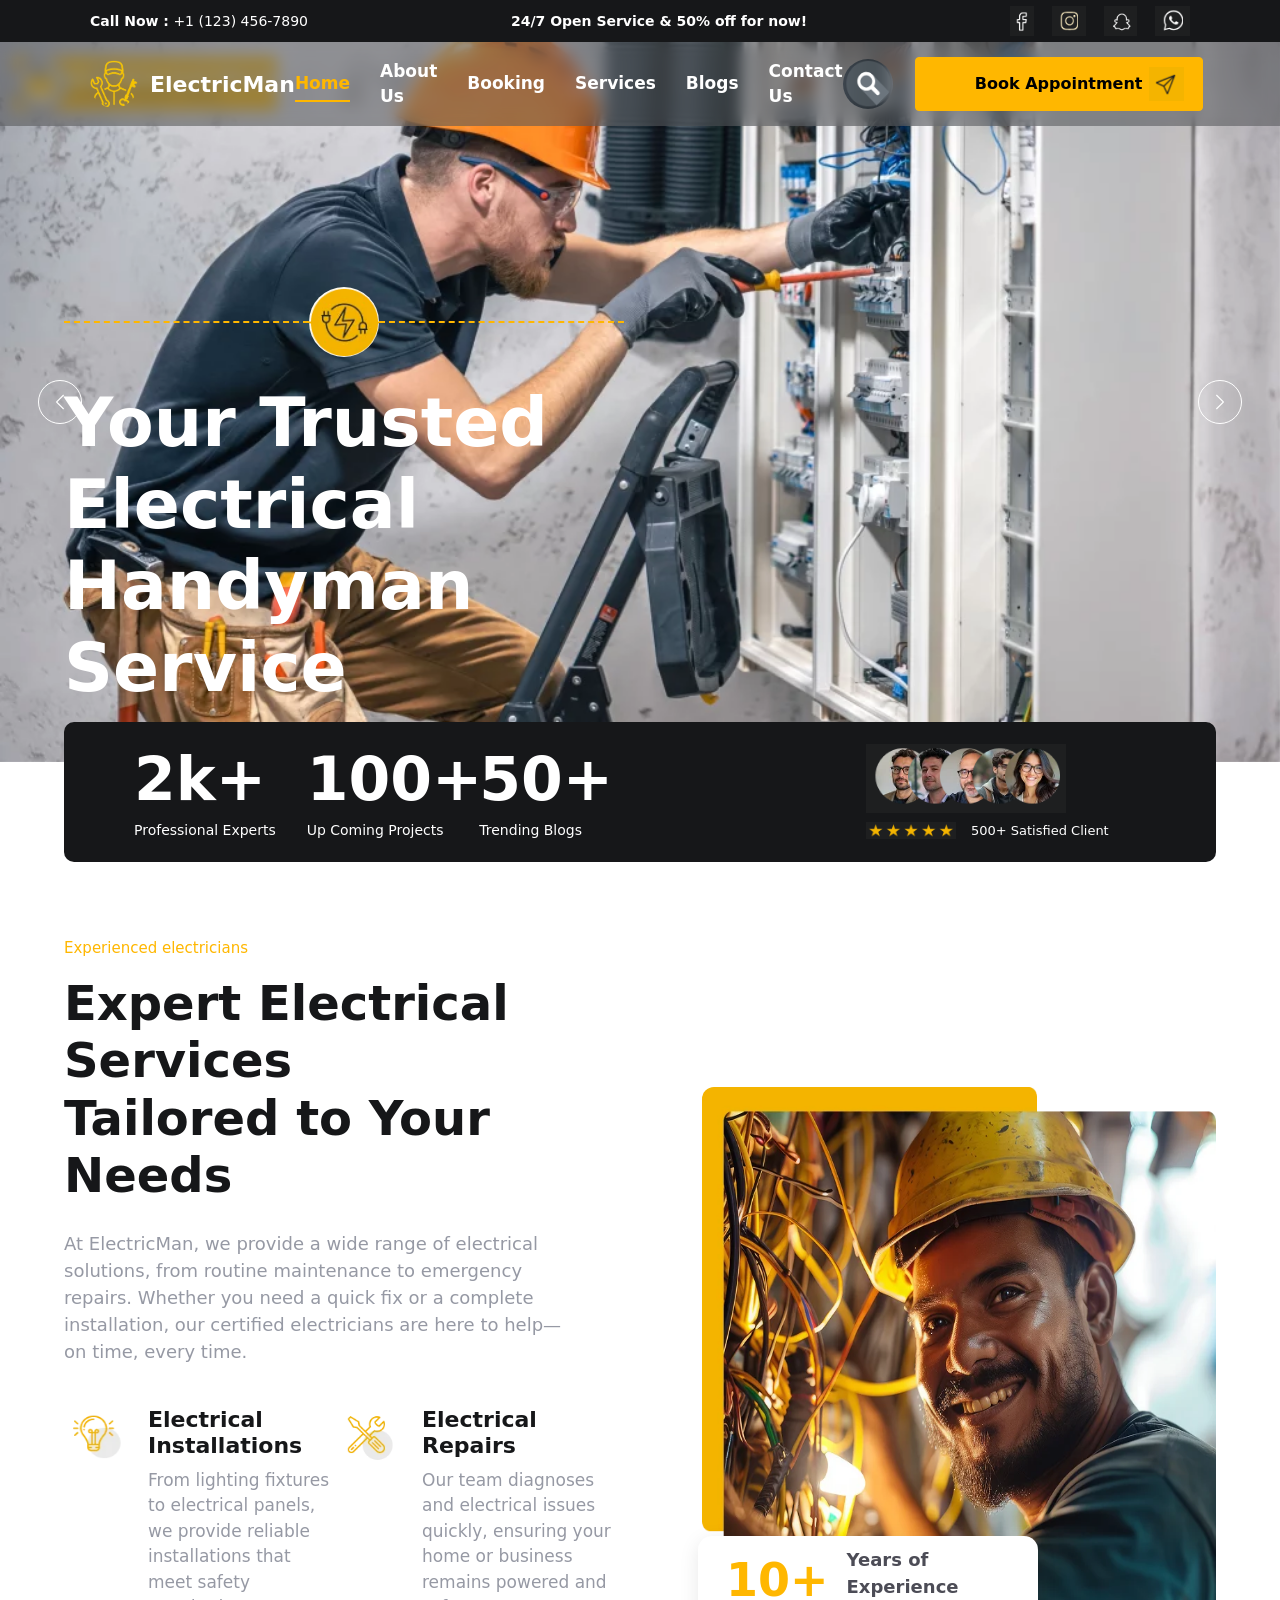
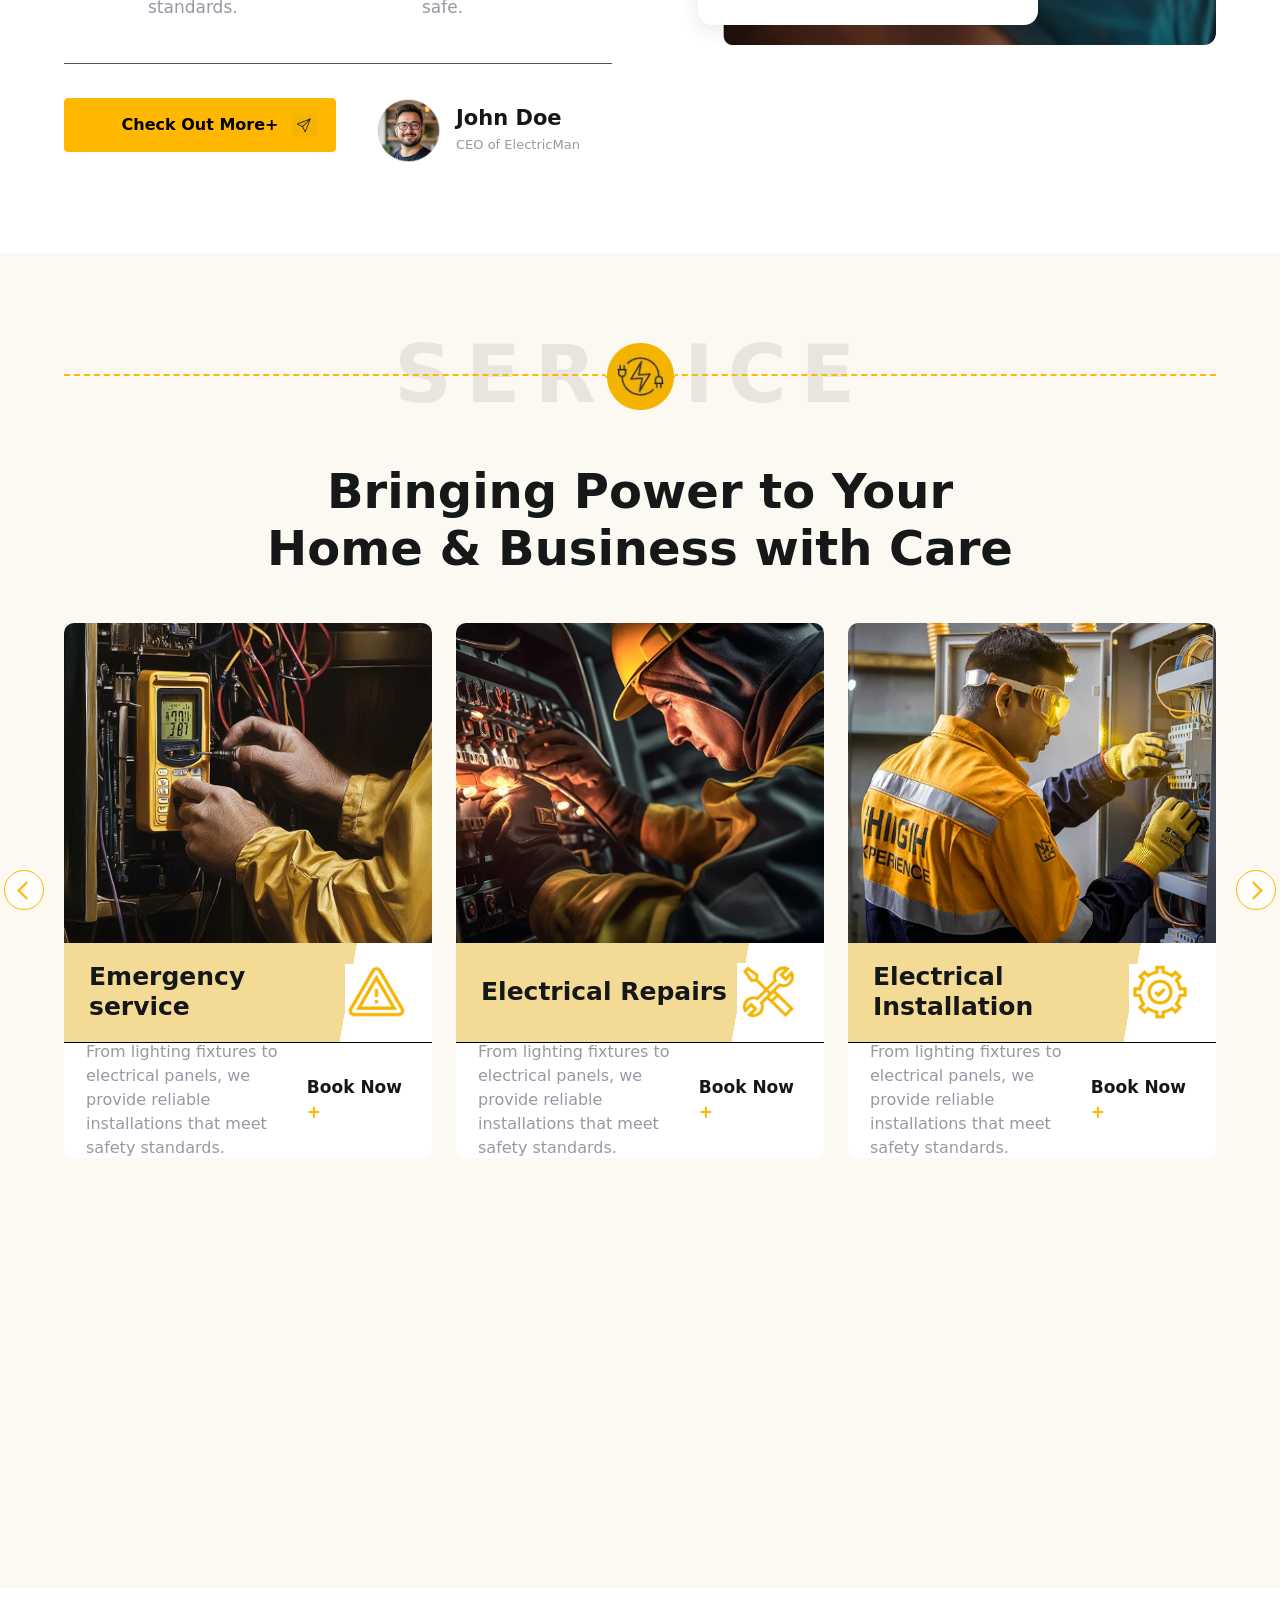
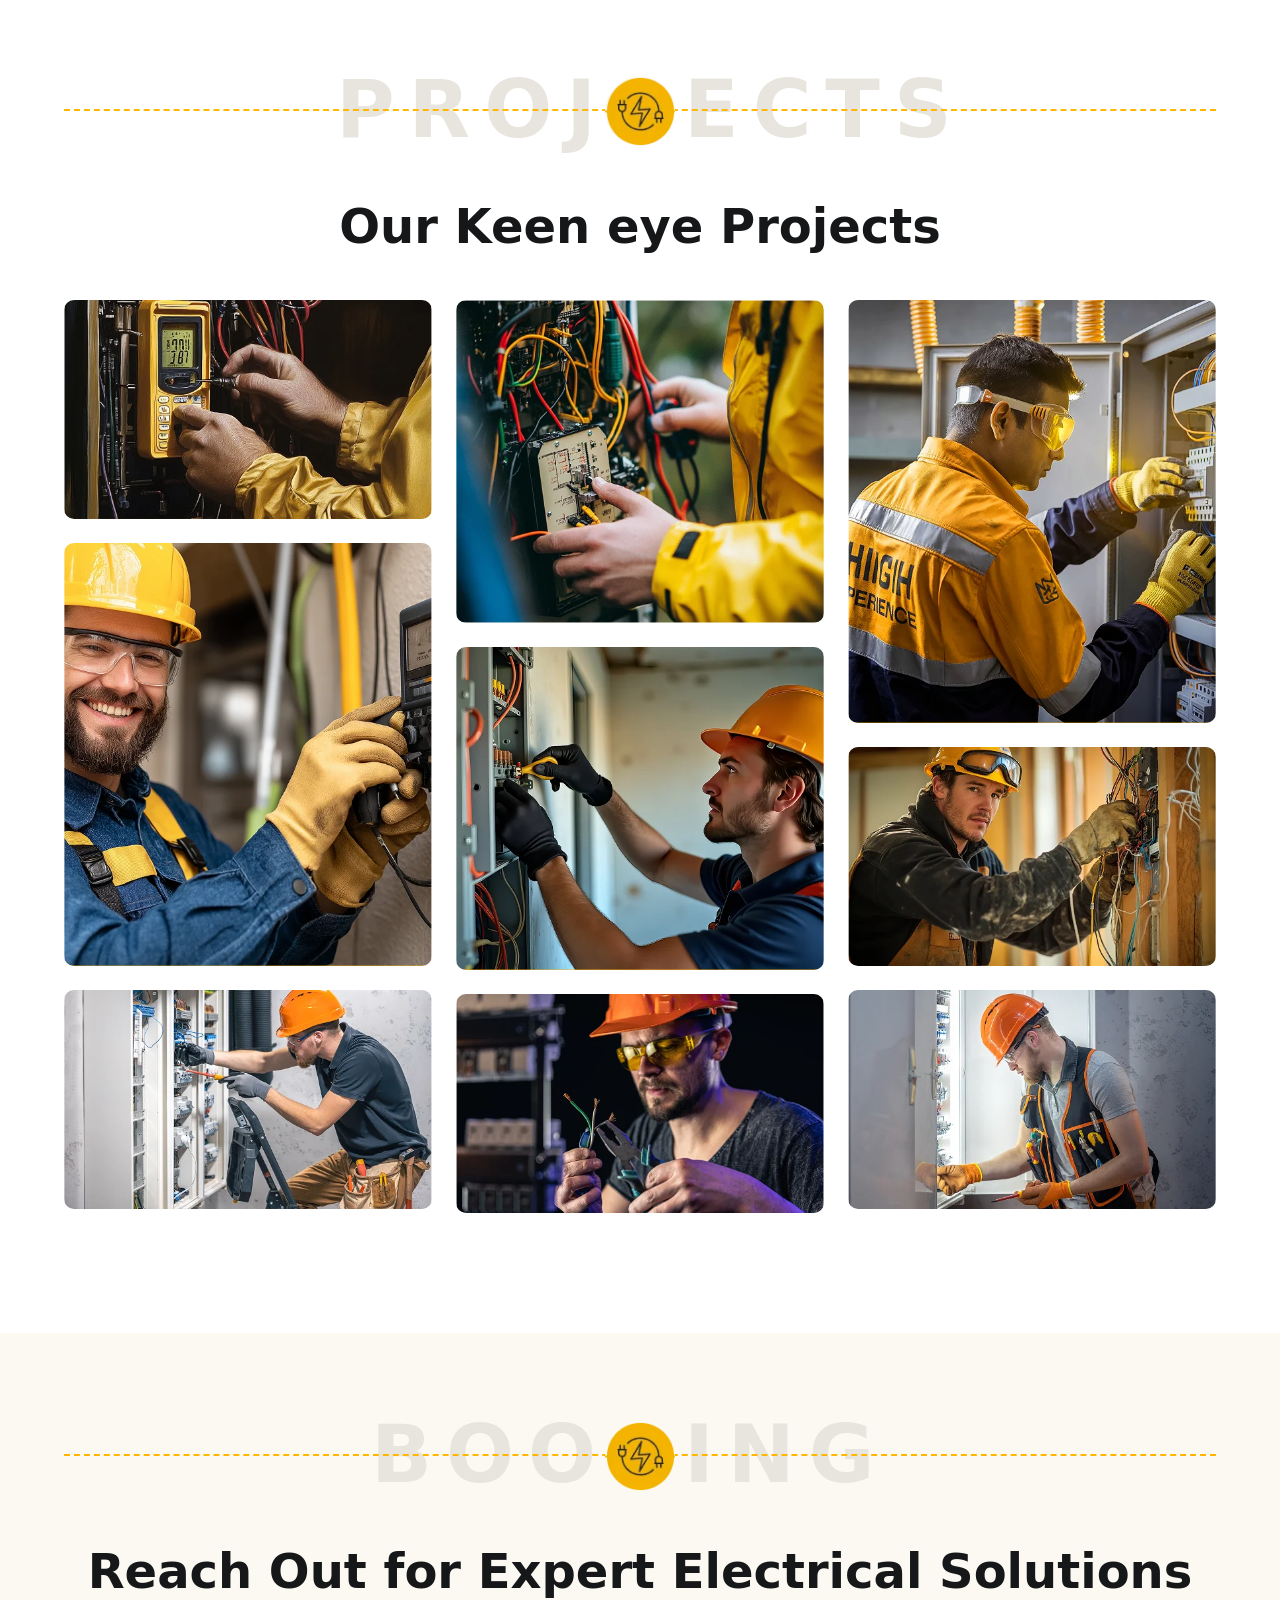
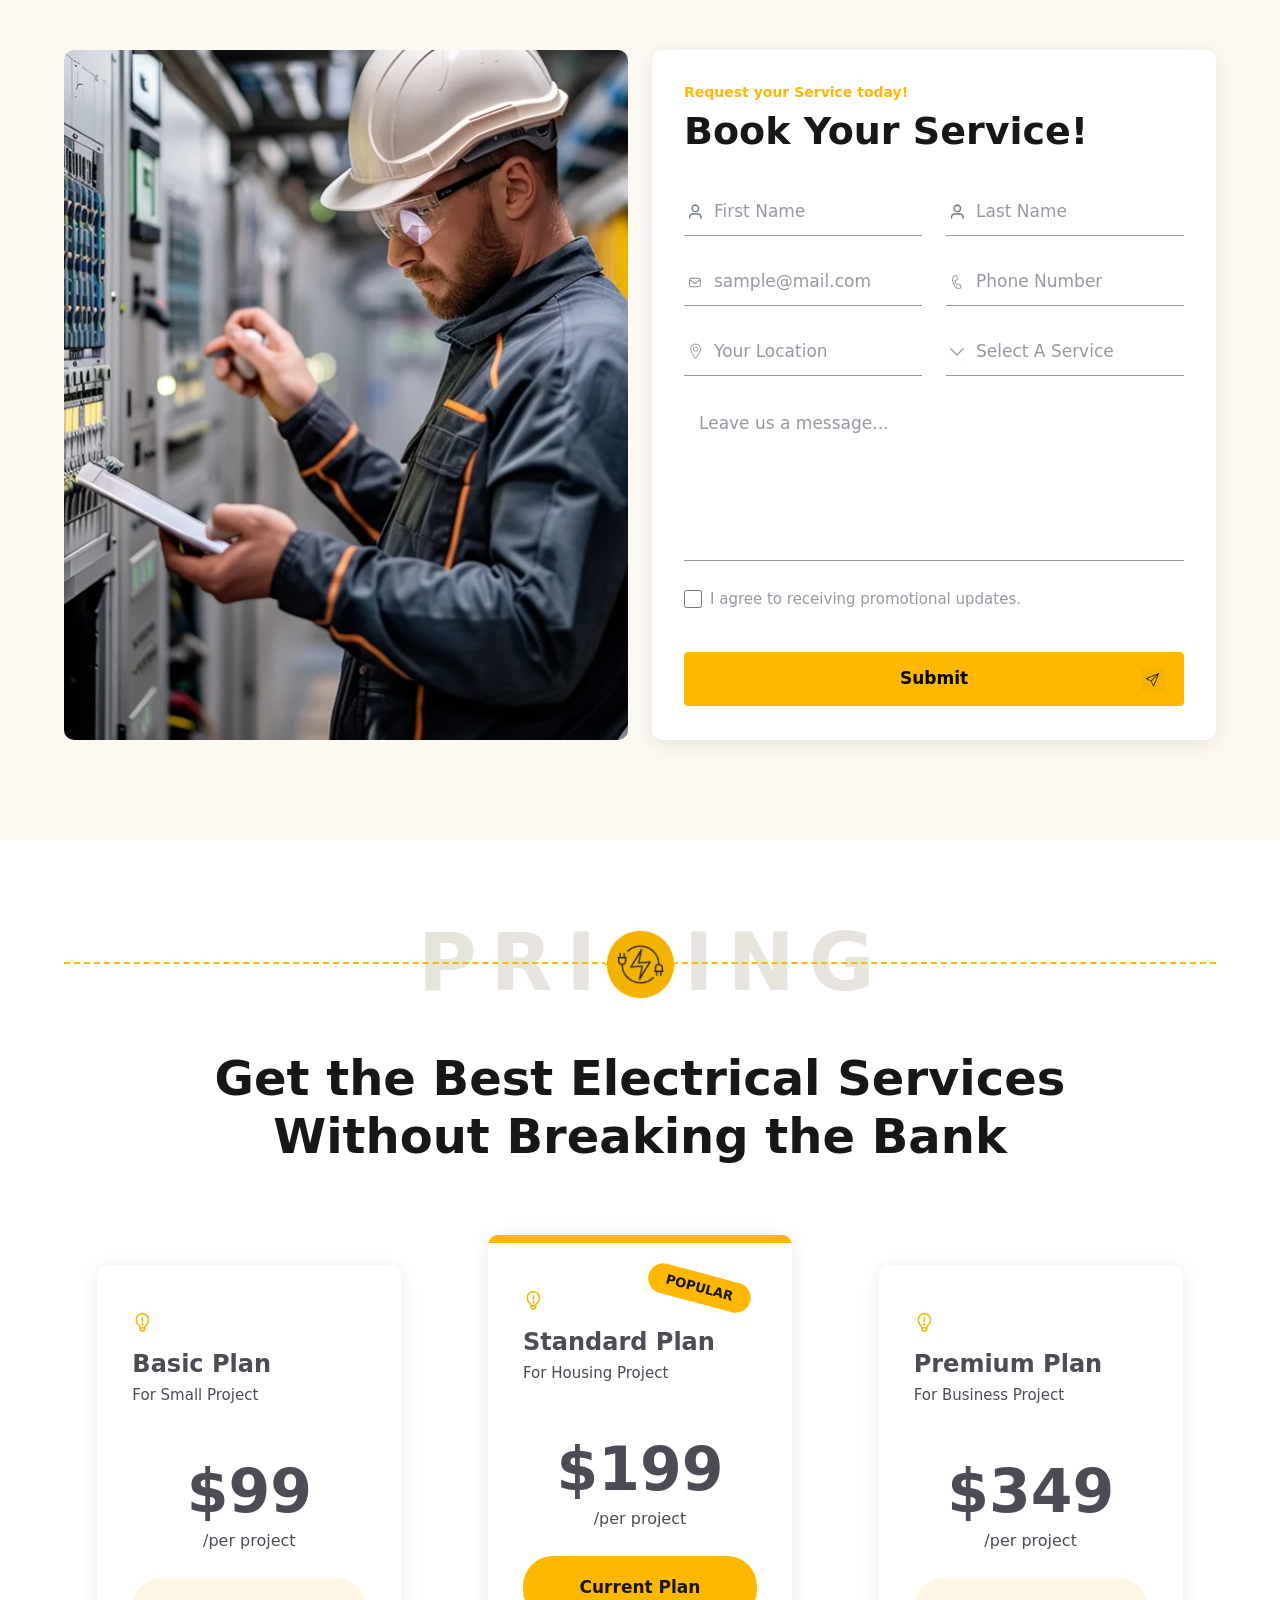
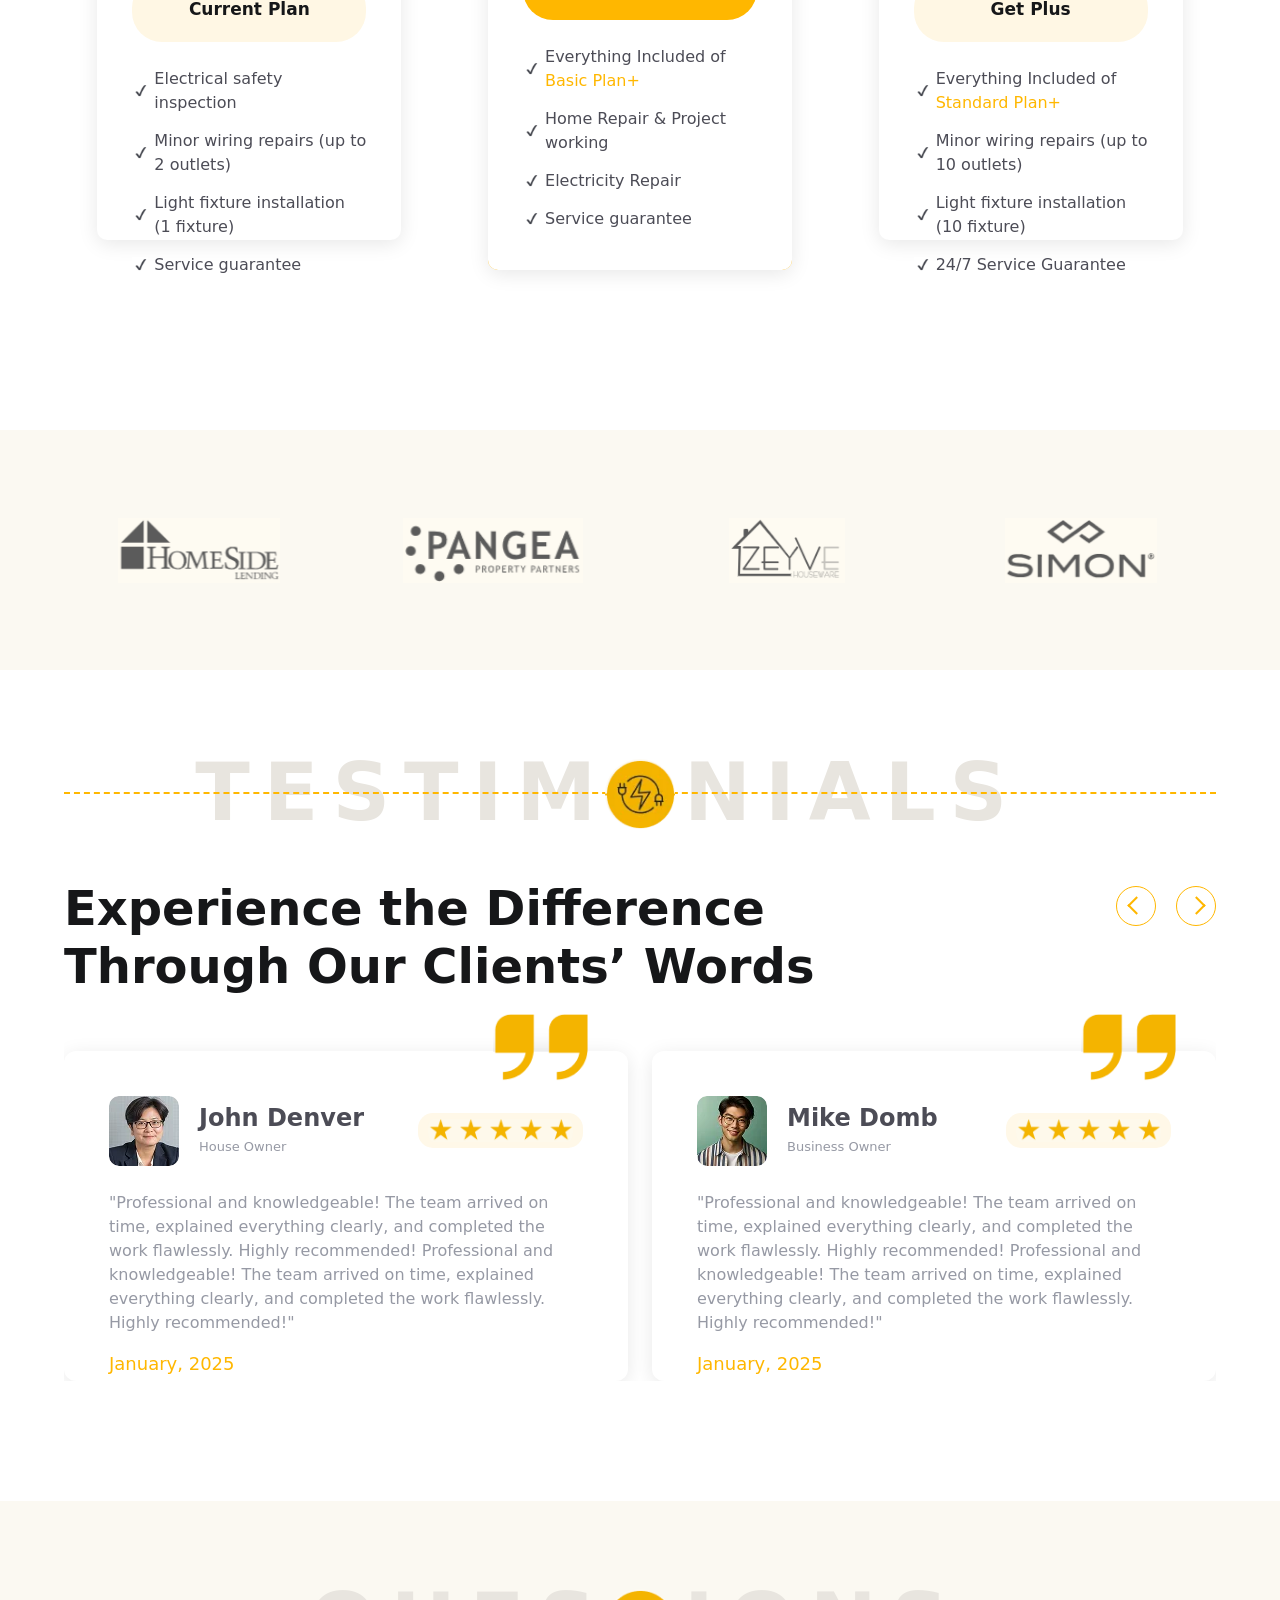
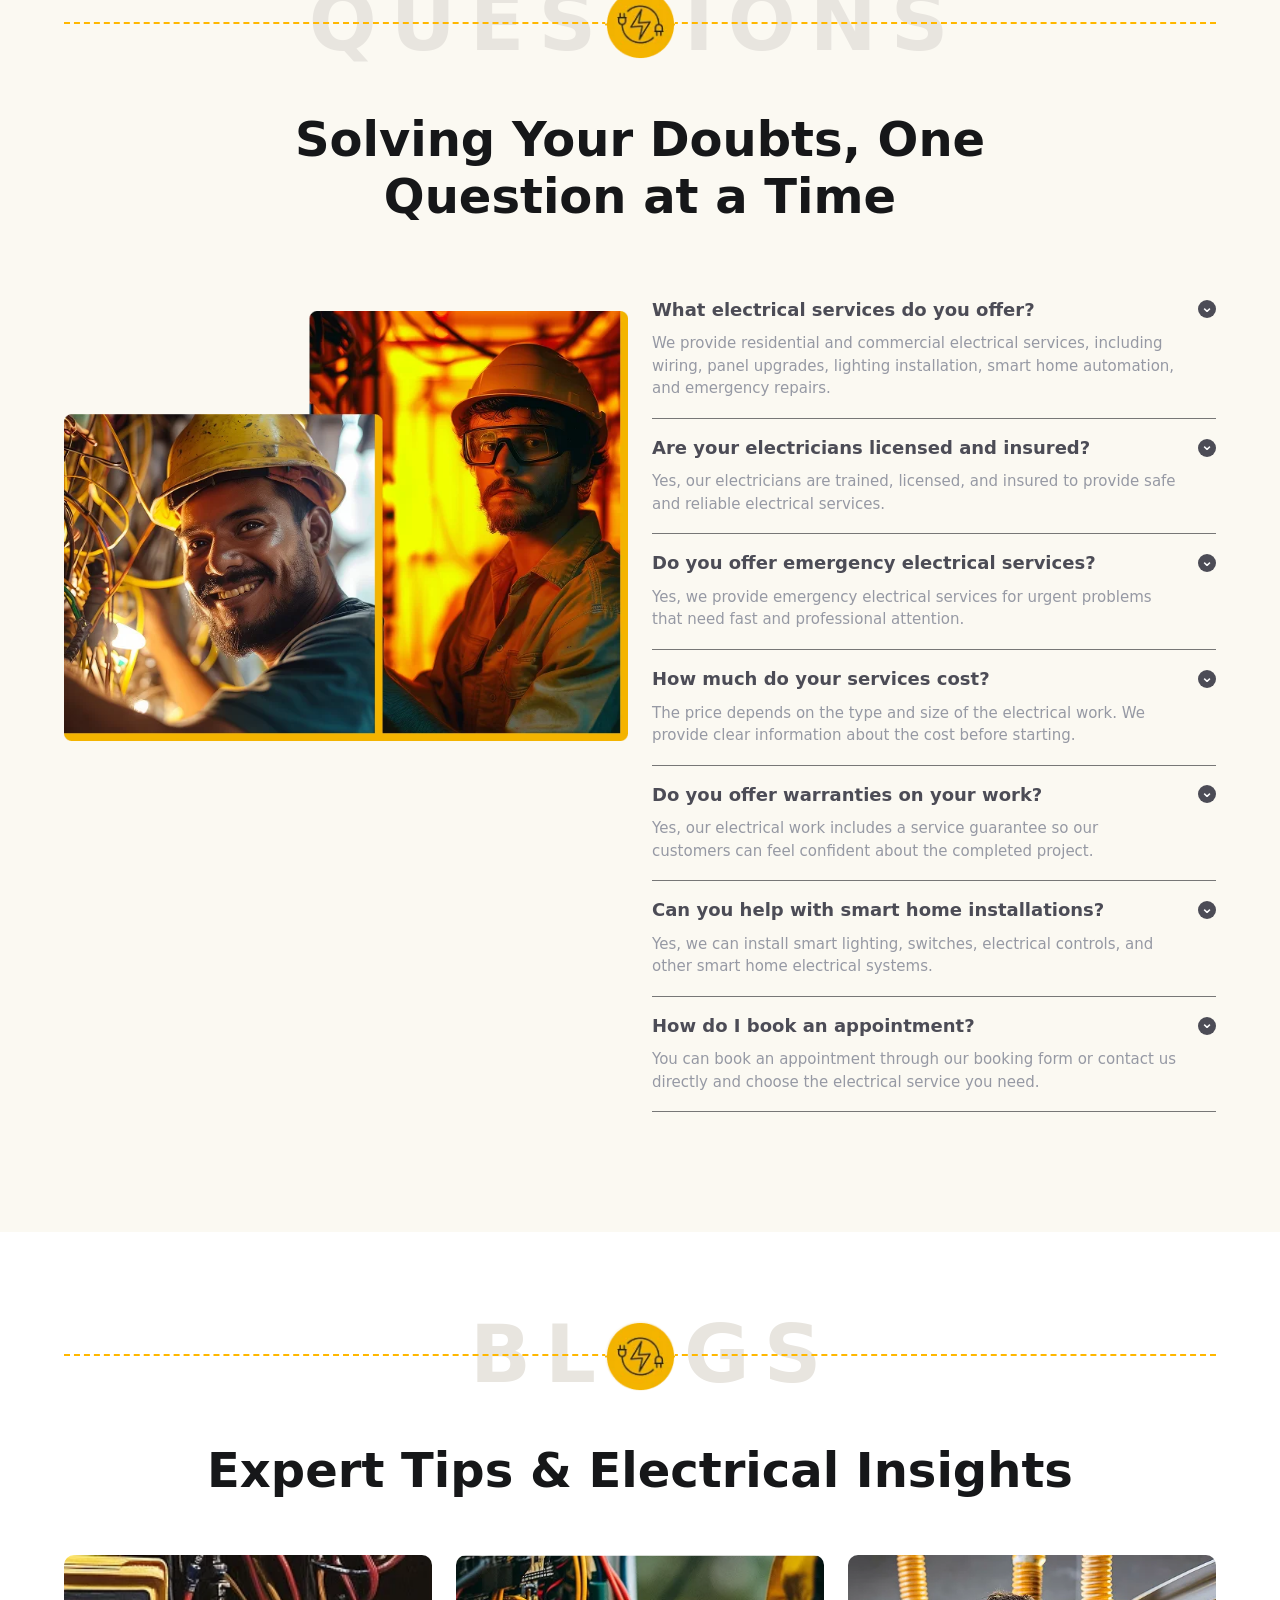
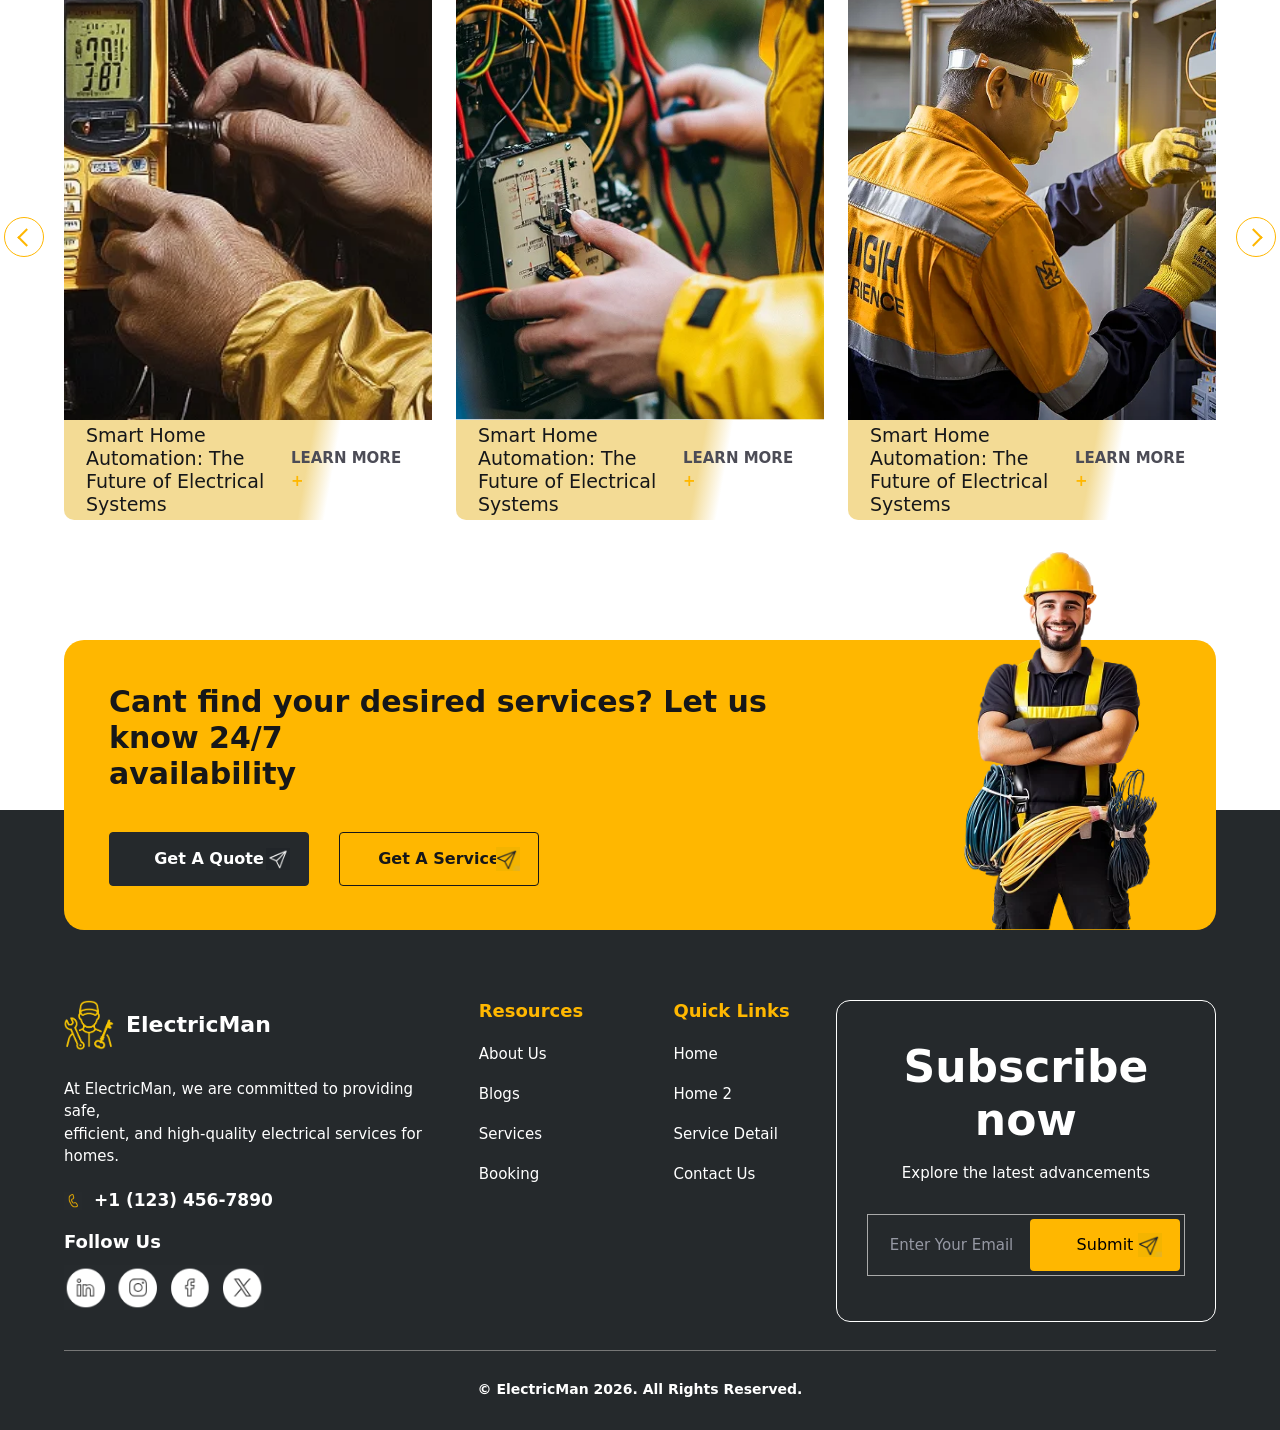
==== commit 890a9f89: "most likely finish booking but there are some fixes necessary" ====
--- a/index.html
+++ b/index.html
@@ -65,7 +65,7 @@
             </li>
 
             <li>
-              <a href="#booking">Booking</a>
+              <a href="./booking.html">Booking</a>
             </li>
 
             <li>
@@ -88,7 +88,7 @@
 
             <a
               class="appointment-button animated-button yellow-button"
-              href="#booking"
+              href="./booking.html"
             >
               <img
                 class="animated-button__icon animated-button__icon--hover"
@@ -136,7 +136,7 @@
               <div class="hero__buttons">
                 <a
                   class="hero-button hero-button--quote animated-button"
-                  href="#booking"
+                  href="./booking.html"
                 >
                   <img
                     class="animated-button__icon animated-button__icon--hover"
@@ -155,7 +155,7 @@
 
                 <a
                   class="hero-button hero-button--service animated-button"
-                  href="#booking"
+                  href="./booking.html"
                 >
                   <img
                     class="animated-button__icon animated-button__icon--hover"
@@ -195,7 +195,7 @@
               <div class="hero__buttons">
                 <a
                   class="hero-button hero-button--quote animated-button"
-                  href="#booking"
+                  href="./booking.html"
                 >
                   <img
                     class="animated-button__icon animated-button__icon--hover"
@@ -214,7 +214,7 @@
 
                 <a
                   class="hero-button hero-button--service animated-button"
-                  href="#booking"
+                  href="./booking.html"
                 >
                   <img
                     class="animated-button__icon animated-button__icon--hover"
--- a/styles/styles.css
+++ b/styles/styles.css
@@ -134,6 +134,9 @@
 
 .site-header {
   width: 100%;
+}
+.site-header--inner {
+  background-color: #ffffff;
 }
 .site-header .top-bar {
   width: 100%;
@@ -1625,6 +1628,121 @@
     font-size: 14px;
   }
 }
+.booking-banner {
+  padding: 55px 0 130px 0;
+  background-color: #fbf9f2;
+}
+.booking-banner__content {
+  width: 90%;
+  margin: 0 auto;
+  display: flex;
+  justify-content: center;
+  align-items: center;
+  flex-direction: column;
+  gap: 20px;
+}
+.booking-banner__tower {
+  width: 46px;
+  margin-bottom: 18px;
+}
+.booking-banner .section-mark {
+  height: 90px;
+}
+
+.booking-page-section {
+  padding: 65px 0;
+  background-color: #ffffff;
+}
+.booking-page-section .booking-page-title {
+  margin: 0;
+  color: #161719;
+  font-size: 48px;
+  font-weight: 500;
+}
+.booking-page-section .booking-page-title span {
+  color: #ffb700;
+  font-weight: 600;
+}
+.booking-page-section .booking-page-description {
+  margin: 25px 0 0;
+  color: #161719;
+  font-size: 18px;
+  opacity: 0.75;
+}
+.booking-page-section .booking-page-details {
+  margin-top: 48px;
+  --bs-gutter-x: 24px;
+  --bs-gutter-y: 38px;
+}
+.booking-page-section .booking-page-item h3 {
+  margin: 0 0 24px;
+  color: #161719;
+  font-size: 18px;
+  font-weight: 600;
+}
+.booking-page-section .booking-page-phone {
+  color: #ffb700;
+  font-size: 40px;
+}
+.booking-page-section .booking-page-text {
+  margin: 0;
+  color: #161719;
+  font-size: 18px;
+  opacity: 0.75;
+}
+.booking-page-section .booking-page-time {
+  display: flex;
+  align-items: center;
+  gap: 14px;
+}
+.booking-page-section .booking-page-time img {
+  width: 28px;
+  height: 28px;
+}
+.booking-page-section .booking-page-form {
+  height: 800px;
+  background-color: #fbf9f2;
+  border: 1px solid #e8e5df;
+}
+.booking-page-section .booking-page-form h3 {
+  font-size: 46px;
+}
+.booking-page-section .booking-page-form .booking-form__message {
+  margin-top: 30px;
+}
+.booking-page-section .booking-page-form .booking-form__message textarea {
+  height: 205px;
+  background-color: transparent;
+}
+.booking-page-section .booking-page-form .booking-form__checkbox {
+  margin-top: 25px;
+}
+.booking-page-section .booking-page-submit {
+  width: 184px;
+  margin: 48px 0 0 auto;
+}
+
+.services.booking-services {
+  padding: 55px 0 120px 0;
+  background-color: #ffffff;
+}
+.services.booking-services .booking-services__head h2 {
+  margin: 0;
+}
+.services.booking-services .booking-services__action {
+  margin-top: 45px;
+  display: flex;
+  justify-content: center;
+}
+.services.booking-services .booking-services__more {
+  width: 230px;
+  font-size: 17px;
+}
+.services.booking-services .booking-services__more .animated-button__icon {
+  width: 24px;
+  height: 24px;
+}
+
 .pricing {
   padding: 80px 0 130px;
   background-color: #ffffff;
@@ -2460,4 +2578,163 @@
   text-align: center;
   font-size: 14px;
   font-weight: 600;
+}
+
+@media (max-width: 991px) {
+  .contact-banner {
+    top: 0;
+    z-index: 1;
+    margin-bottom: 0;
+    padding: 48px 0 0;
+    background-color: #ffffff;
+  }
+  .contact-banner__content {
+    width: 94%;
+    height: 640px;
+    padding: 26px 18px 0;
+    border-radius: 12px;
+    flex-direction: column;
+    justify-content: space-between;
+    align-items: center;
+  }
+  .contact-banner__info {
+    width: 100%;
+    align-self: stretch;
+    text-align: center;
+  }
+  .contact-banner__info h2 {
+    margin: 0 0 18px;
+    font-size: 19px;
+    line-height: 1.35;
+  }
+  .contact-banner__info h2 br {
+    display: none;
+  }
+  .contact-banner__buttons {
+    justify-content: center;
+    align-items: center;
+    gap: 10px;
+    flex-wrap: nowrap;
+  }
+  .contact-banner__buttons a {
+    width: 112px;
+    height: 38px;
+    font-size: 10px;
+    font-weight: 600;
+  }
+  .contact-banner__buttons .animated-button__icon {
+    width: 15px;
+    height: 15px;
+  }
+  .contact-banner > img, .contact-banner__content > img {
+    width: 245px;
+    max-width: 100%;
+    display: block;
+  }
+  .footer {
+    margin-top: 0;
+    padding: 22px 0 18px;
+  }
+  .footer__content {
+    width: 94%;
+  }
+  .footer .footer-main {
+    display: block;
+  }
+  .footer .footer-about {
+    width: 100%;
+    margin-bottom: 26px;
+  }
+  .footer .footer-about > p {
+    margin: 14px 0 12px;
+    font-size: 11px;
+    line-height: 1.7;
+  }
+  .footer .footer-about > p br {
+    display: none;
+  }
+  .footer .footer-about > h3 {
+    margin: 12px 0 10px;
+    font-size: 13px;
+  }
+  .footer .footer-about > img {
+    width: 132px;
+    max-width: 100%;
+    display: block;
+  }
+  .footer .footer-logo {
+    gap: 8px;
+    font-size: 16px;
+  }
+  .footer .footer-logo img {
+    width: 34px;
+    height: 34px;
+  }
+  .footer .footer-phone {
+    gap: 7px;
+    font-size: 12px;
+  }
+  .footer .footer-phone img {
+    width: 14px;
+    height: 14px;
+  }
+  .footer .footer-links {
+    width: 100%;
+    margin-bottom: 26px;
+    display: flex;
+    justify-content: space-between;
+    align-items: flex-start;
+    gap: 24px;
+  }
+  .footer .footer-links > div {
+    width: calc(50% - 12px);
+  }
+  .footer .footer-links h3 {
+    margin-bottom: 12px;
+    font-size: 13px;
+  }
+  .footer .footer-links li {
+    margin-bottom: 10px;
+  }
+  .footer .footer-links a {
+    font-size: 11px;
+  }
+  .footer .footer-subscribe {
+    width: 100%;
+    padding: 22px 12px 16px;
+    border-radius: 8px;
+    margin-bottom: 18px;
+  }
+  .footer .footer-subscribe h2 {
+    margin: 0 0 6px;
+    font-size: 19px;
+  }
+  .footer .footer-subscribe > p {
+    margin-bottom: 14px;
+    font-size: 10px;
+  }
+  .footer .footer-form {
+    height: 42px;
+    padding: 3px;
+    border-radius: 4px;
+  }
+  .footer .footer-form input {
+    padding: 0 10px;
+    font-size: 10px;
+  }
+  .footer .footer-form button {
+    width: 108px;
+    height: 34px;
+    font-size: 10px;
+  }
+  .footer .footer-form button .animated-button__icon {
+    width: 14px;
+    height: 14px;
+  }
+  .footer .footer-copy {
+    margin: 0;
+    padding-top: 14px;
+    font-size: 10px;
+    line-height: 1.5;
+  }
 }/*# sourceMappingURL=styles.css.map */
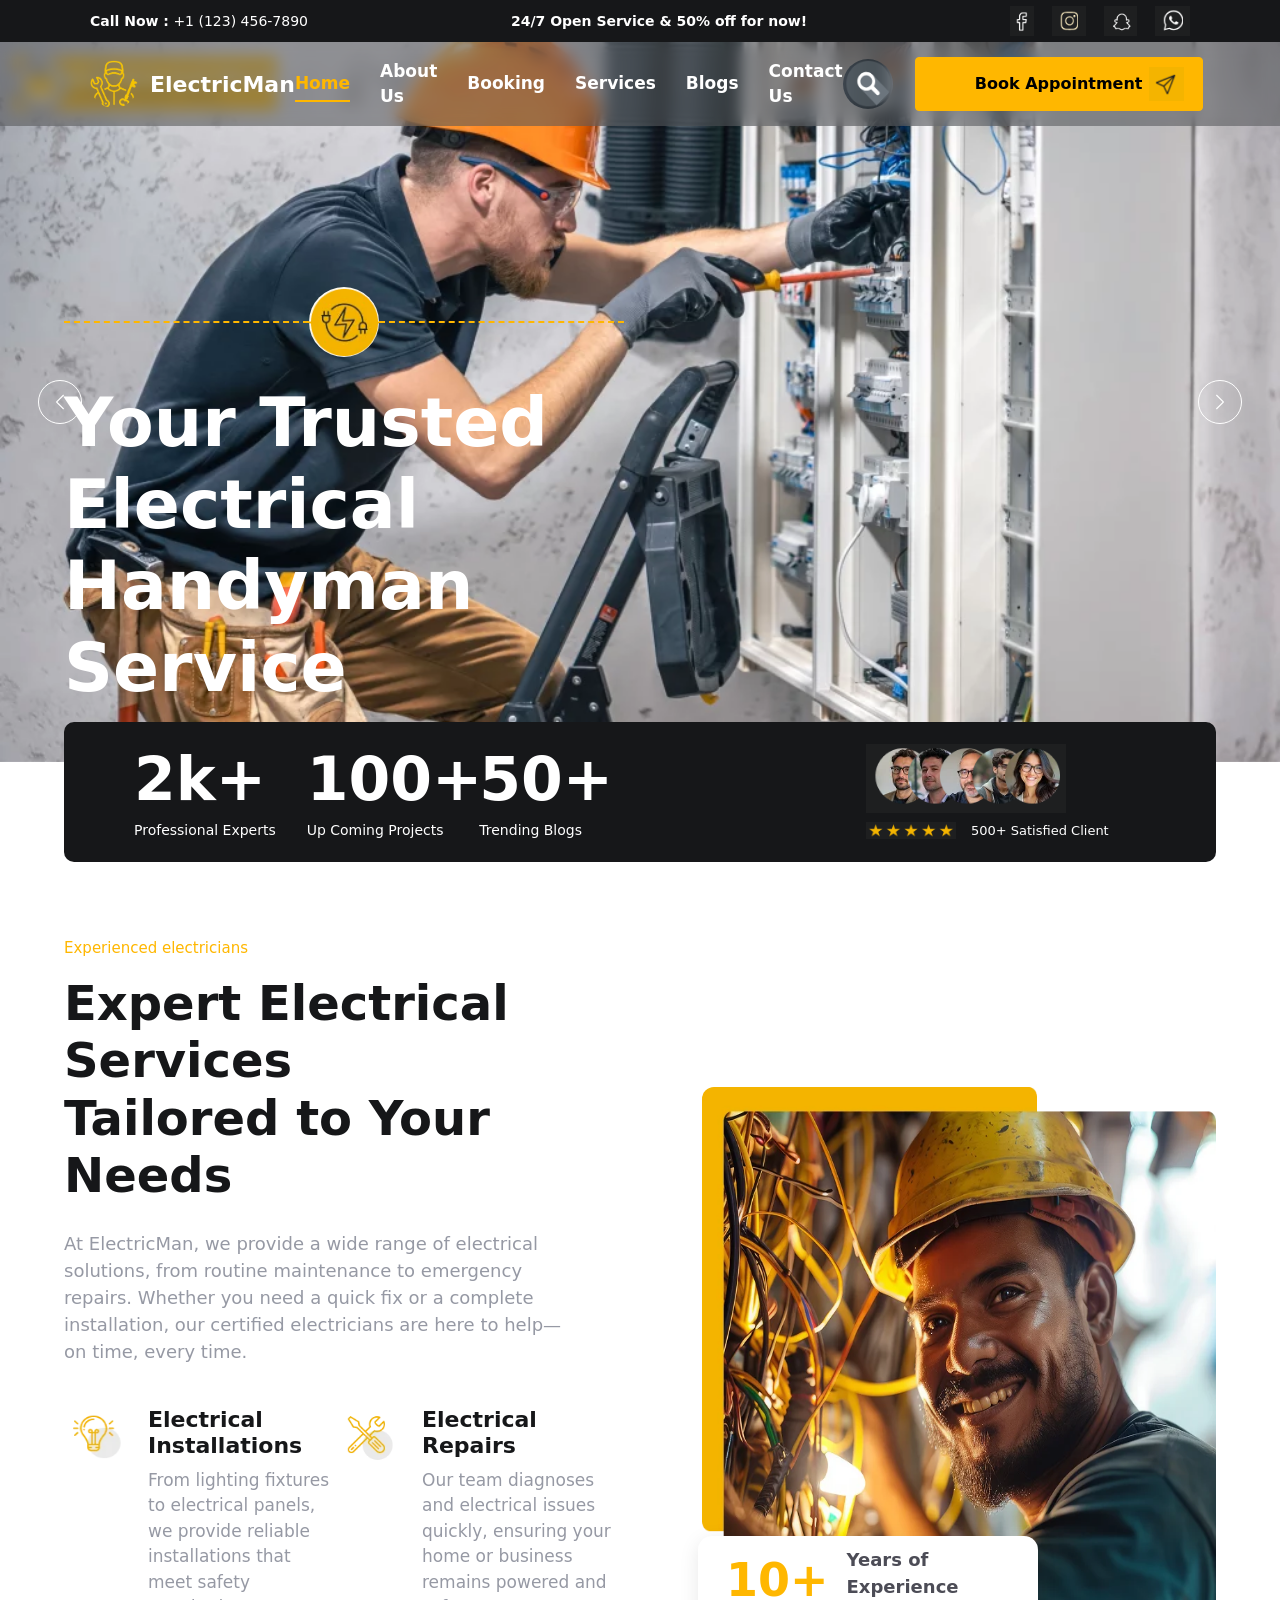
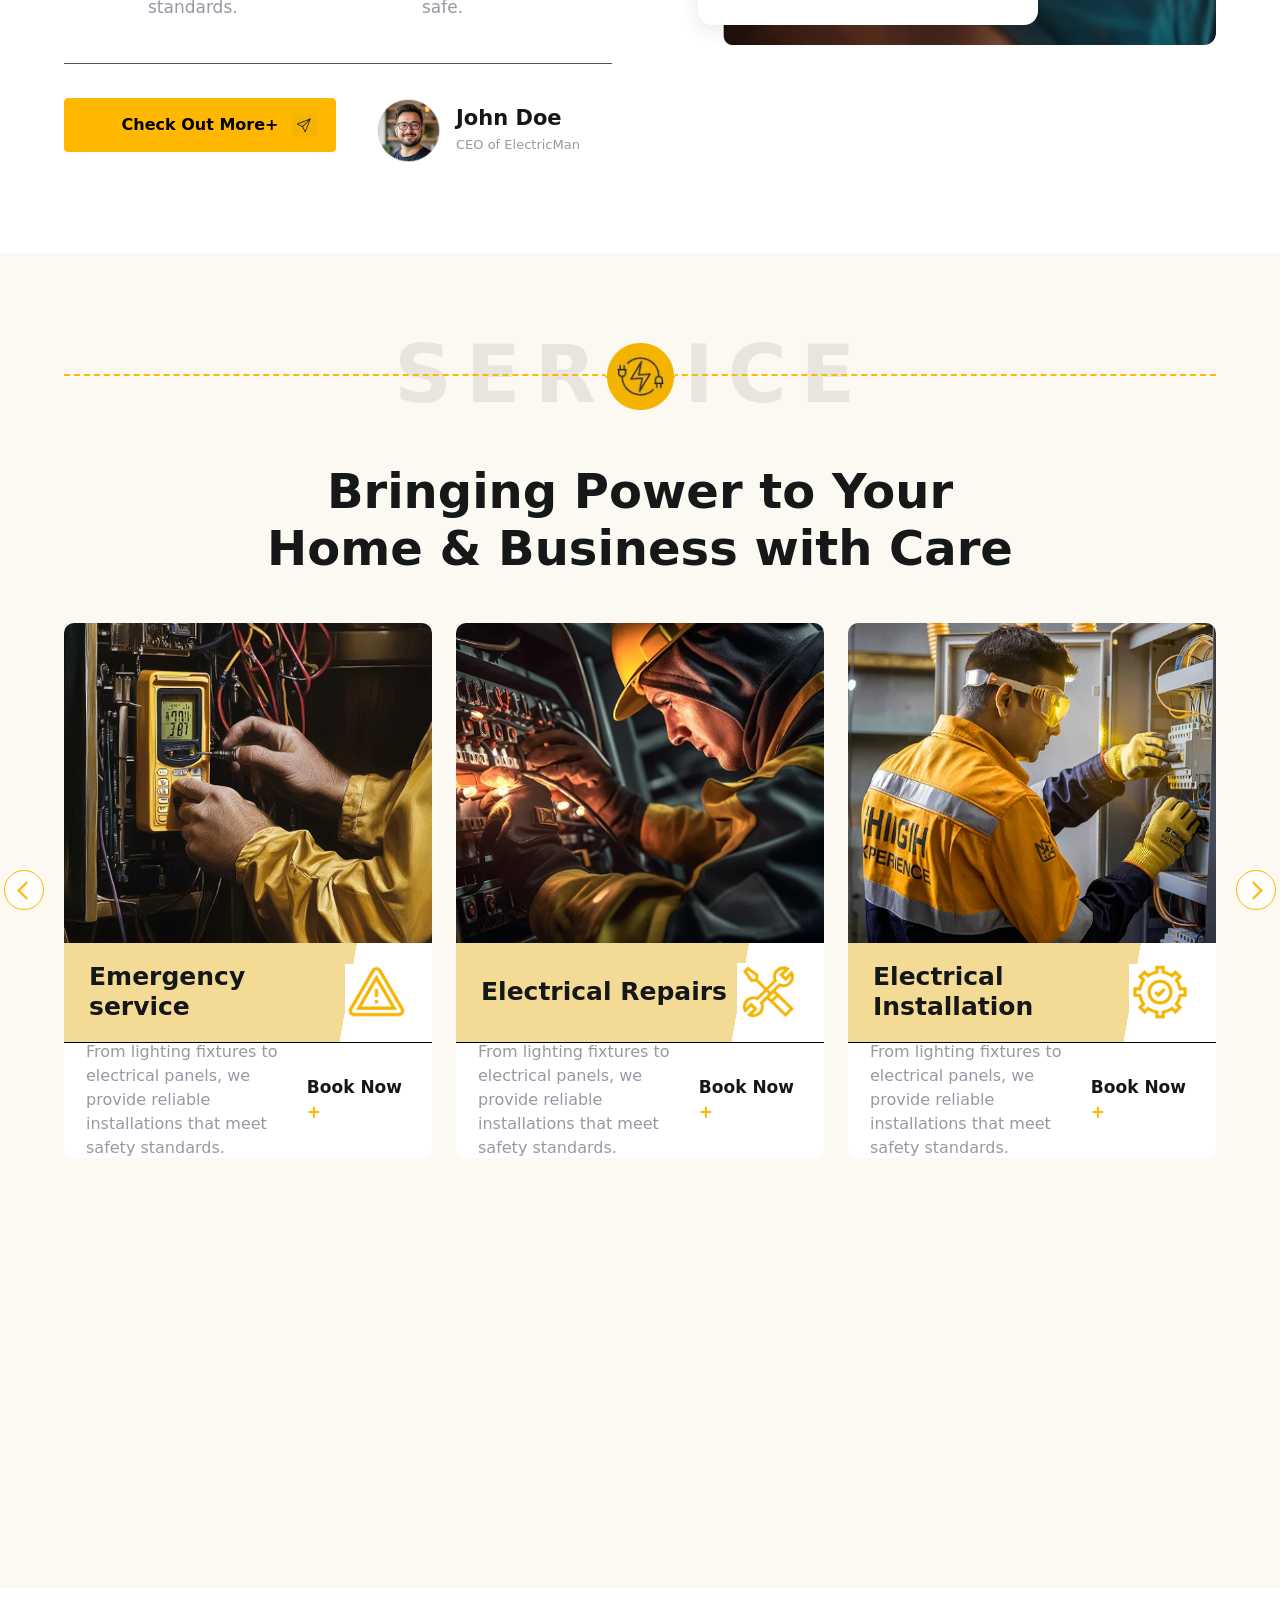
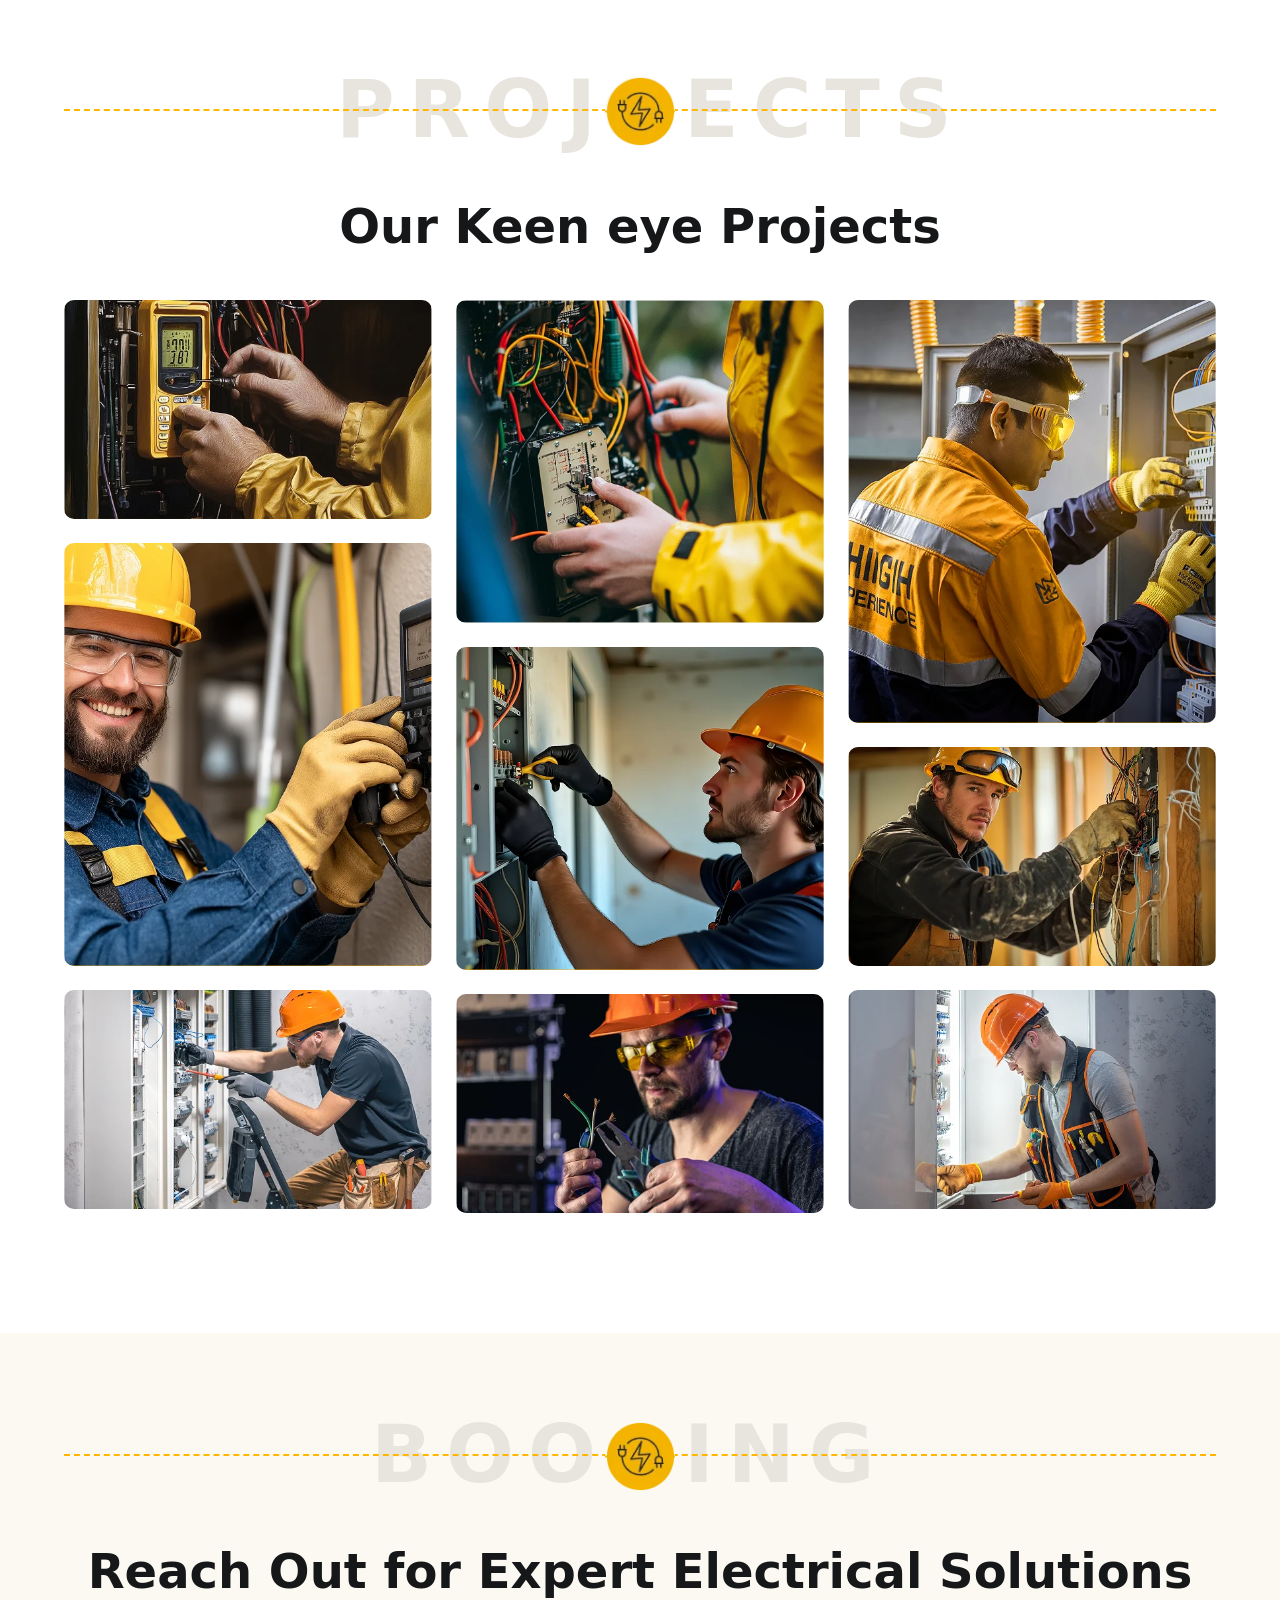
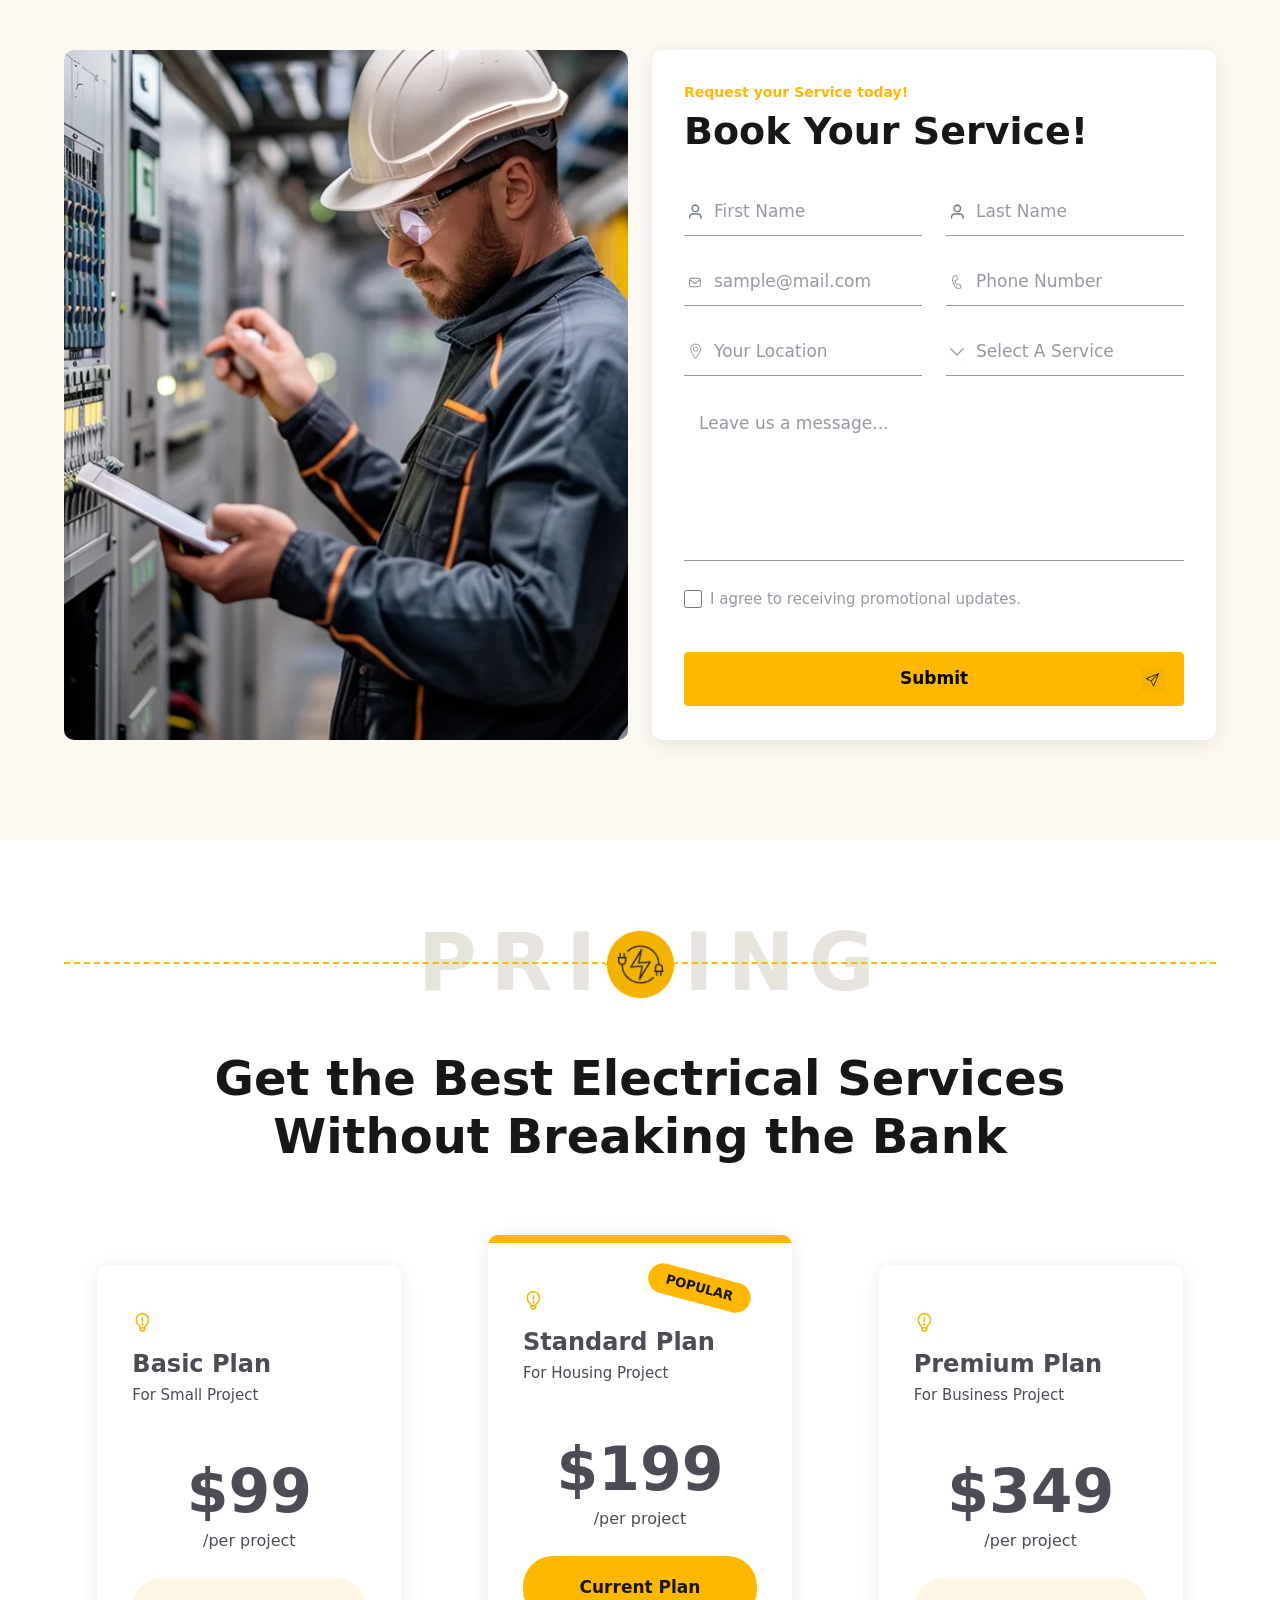
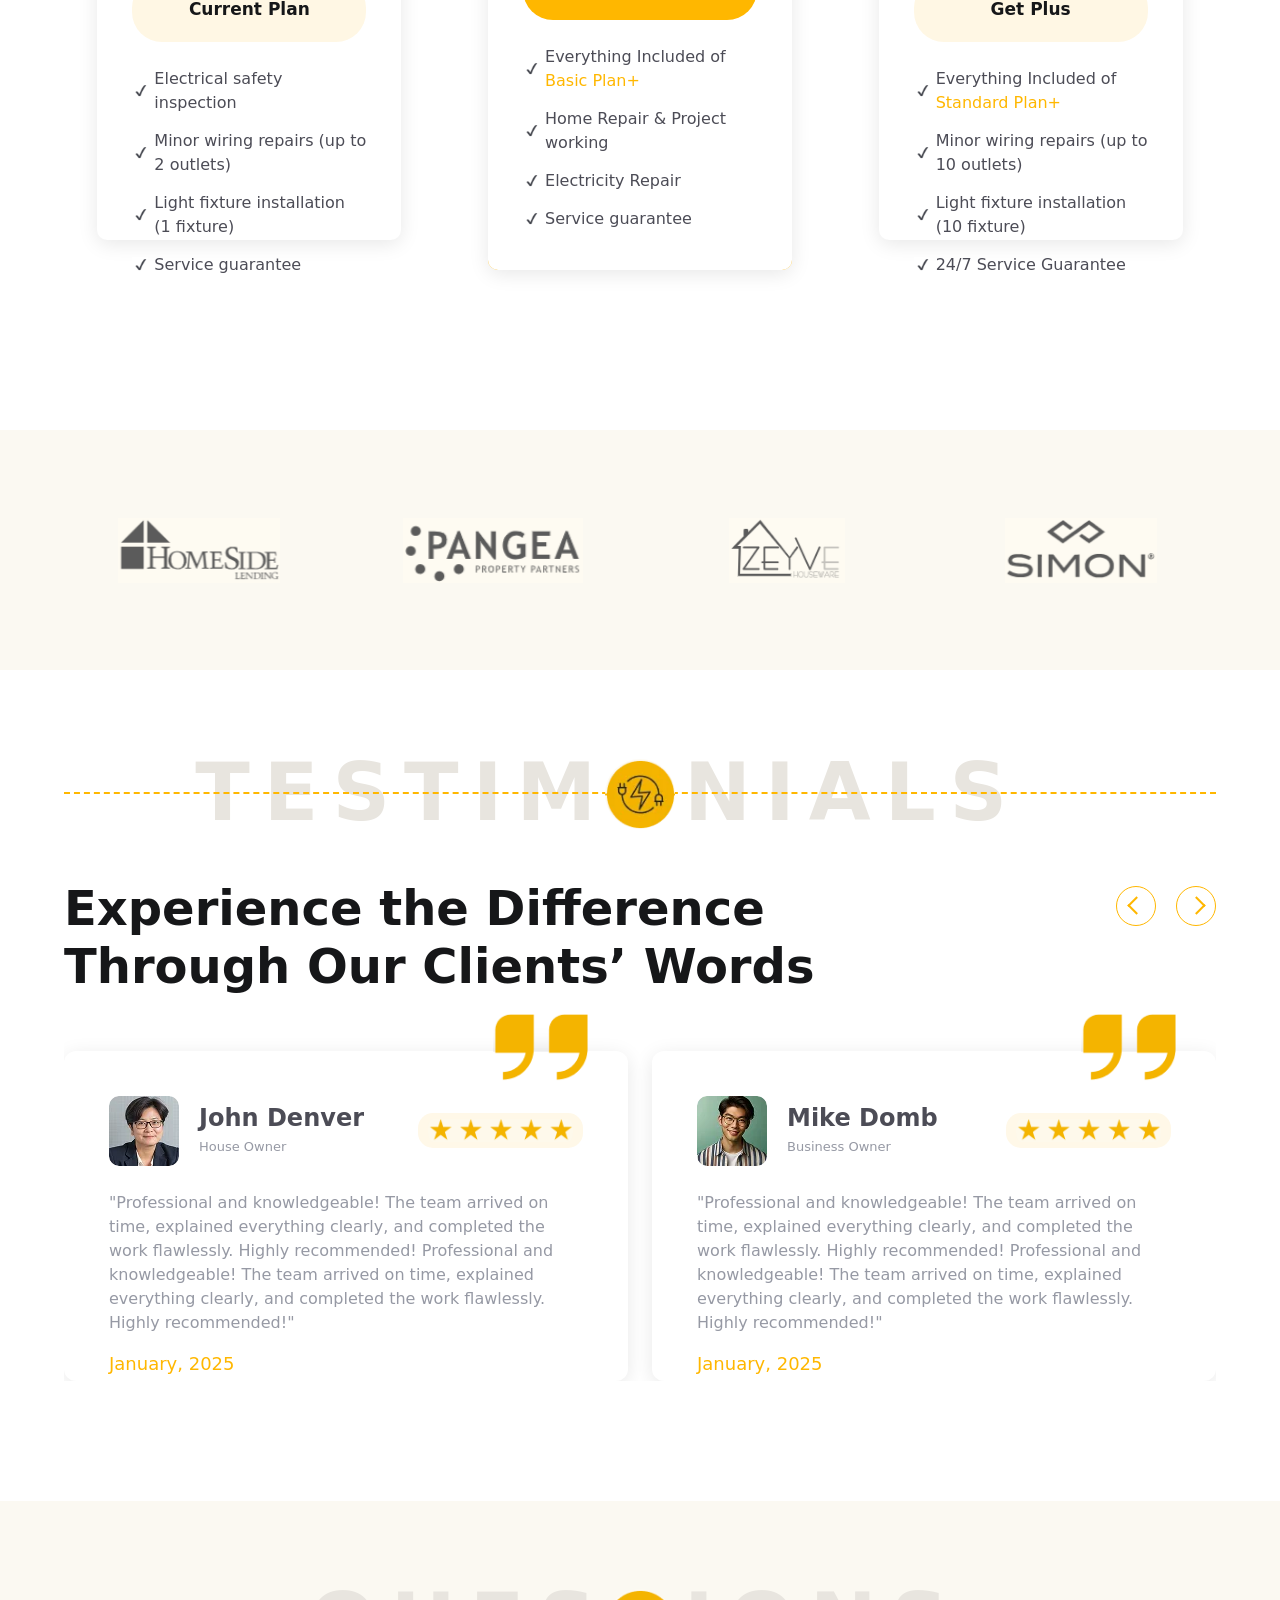
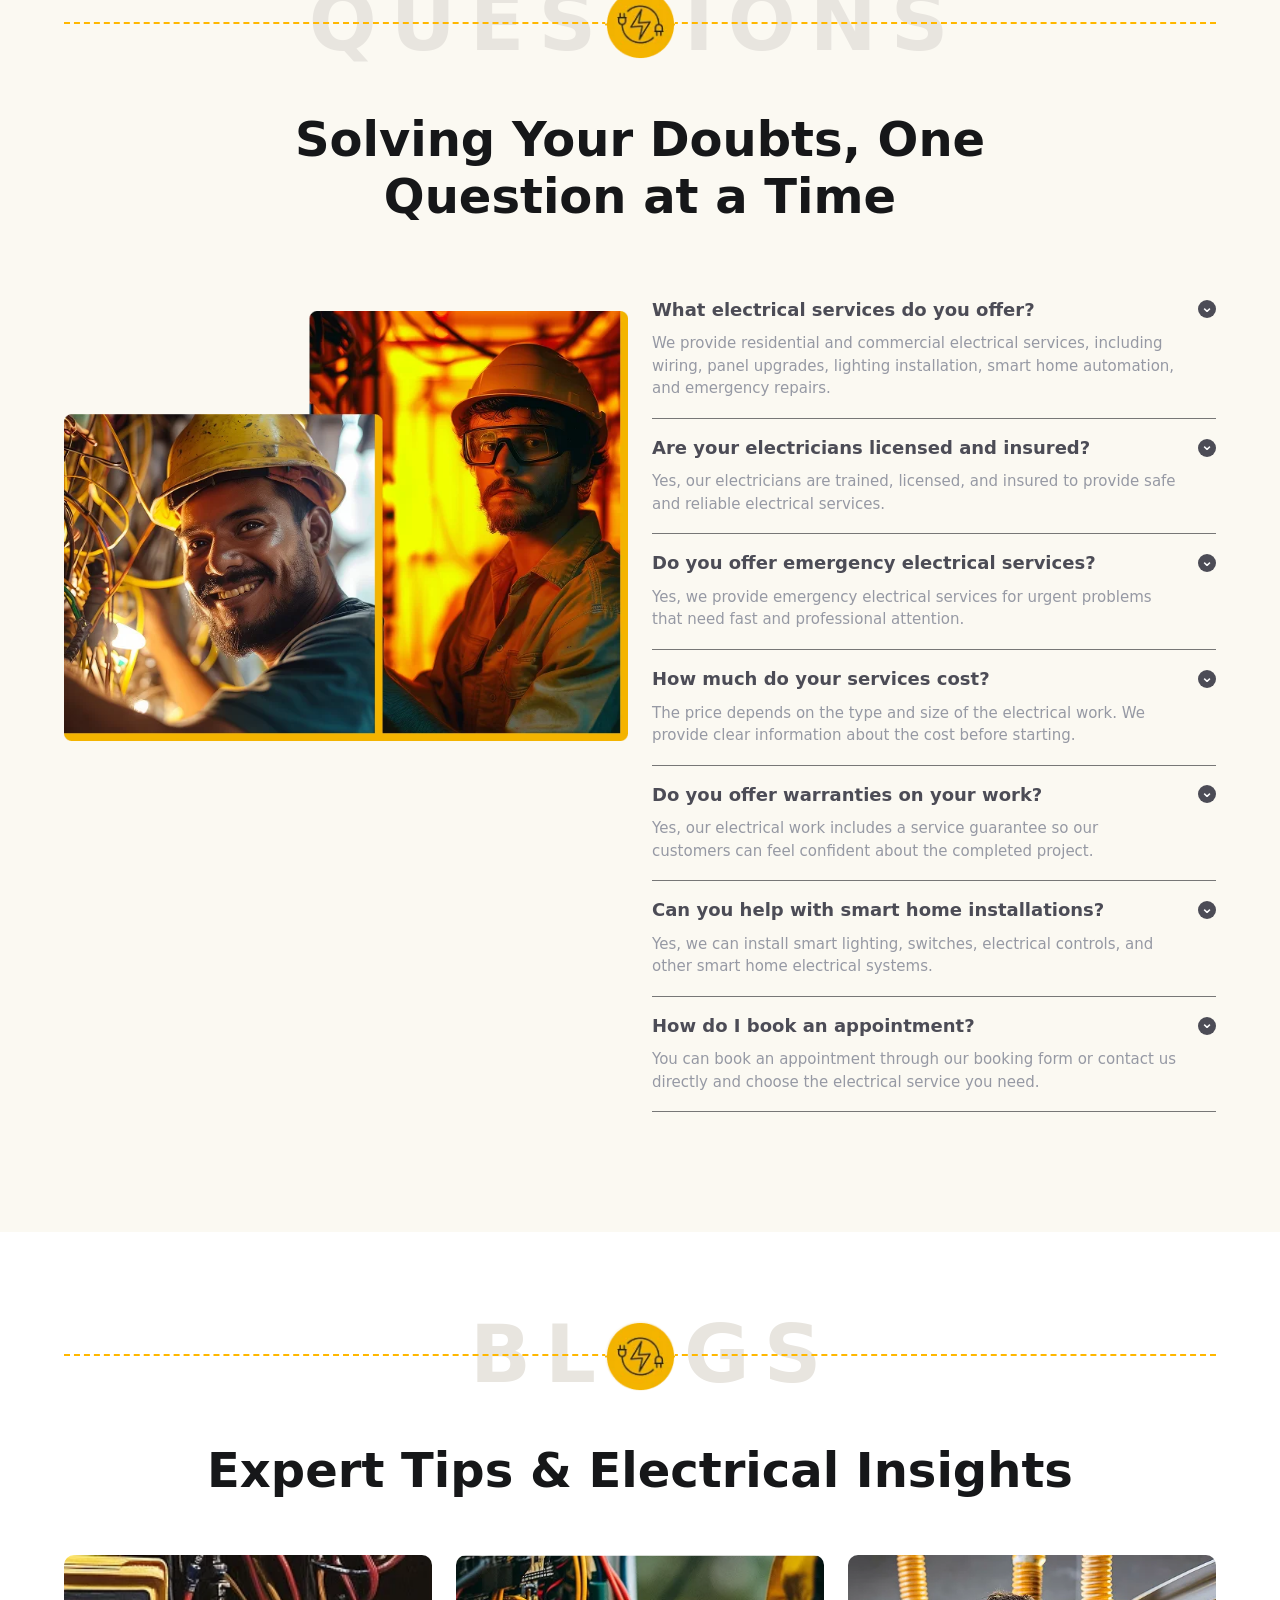
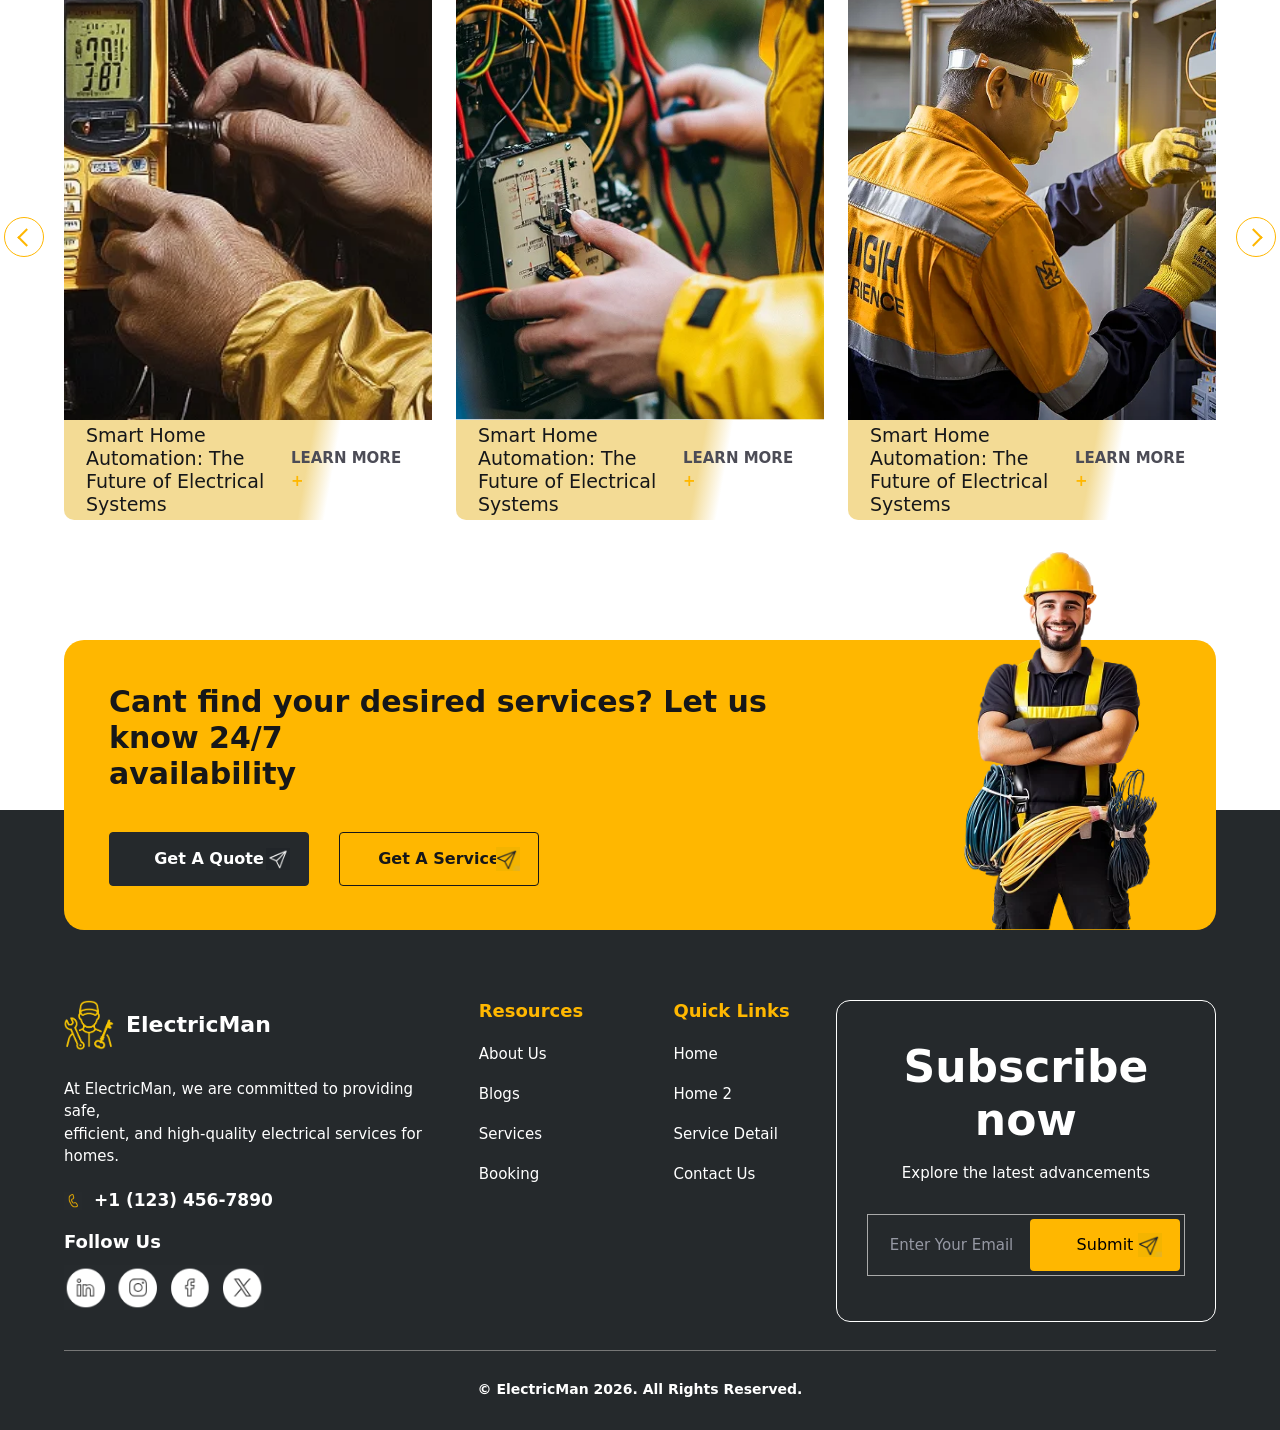
==== commit 15b1a19a: "finish blog page , most part was same as previous pages but the filter part and cards where bit diff" ====
--- a/index.html
+++ b/index.html
@@ -73,7 +73,7 @@
             </li>
 
             <li>
-              <a href="#blogs">Blogs</a>
+              <a href="./blogs.html">Blogs</a>
             </li>
 
             <li>
--- a/styles/styles.css
+++ b/styles/styles.css
@@ -132,11 +132,37 @@
   transform: translate(-50%, -50%);
 }
 
+.page-pagination {
+  margin: 45px 0 65px;
+  display: flex;
+  justify-content: center;
+  align-items: center;
+  gap: 10px;
+}
+.page-pagination__button {
+  width: 48px;
+  height: 48px;
+  padding: 0;
+  background-color: #e8e5df;
+  color: #161719;
+  border: 0;
+  border-radius: 50%;
+  font-size: 16px;
+  cursor: pointer;
+}
+.page-pagination__button:hover {
+  background-color: #ffb700;
+}
+.page-pagination__button.active {
+  background-color: #ffb700;
+  color: #ffffff;
+}
+.page-pagination__next {
+  font-size: 22px;
+}
+
 .site-header {
   width: 100%;
-}
-.site-header--inner {
-  background-color: #ffffff;
 }
 .site-header .top-bar {
   width: 100%;
@@ -250,6 +276,26 @@
   padding: 0;
   background-color: transparent;
   border: 0;
+}
+.site-header--inner .main-navbar {
+  background-color: #ffffff;
+  box-shadow: 0 3px 10px rgba(0, 0, 0, 0.0784313725);
+}
+.site-header--inner .main-navbar__logo {
+  color: #161719;
+}
+.site-header--inner .main-navbar__logo:hover {
+  color: #161719;
+}
+.site-header--inner .main-navbar__links a {
+  color: #161719;
+}
+.site-header--inner .main-navbar__links a:hover {
+  color: #ffb700;
+}
+.site-header--inner .main-navbar__links a.active {
+  color: #161719;
+  border-bottom: 2px solid #ffb700;
 }
 
 @media (max-width: 991px) {
@@ -2364,6 +2410,161 @@
   transform: rotate(135deg);
 }
 
+.blogs-page {
+  padding: 78px 0 25px;
+  background-color: #ffffff;
+}
+.blogs-page__content {
+  width: 90%;
+  margin: 0 auto;
+}
+.blogs-page__tools {
+  margin-bottom: 48px;
+  display: flex;
+  justify-content: space-between;
+  align-items: center;
+}
+.blogs-page__filter-area {
+  display: flex;
+  align-items: center;
+  gap: 22px;
+}
+.blogs-page__filter-area p {
+  margin: 0;
+  color: #161719;
+  font-size: 18px;
+  opacity: 0.75;
+}
+.blogs-page__filter-button {
+  width: 138px;
+  height: 52px;
+  background-color: #ffffff;
+  color: #161719;
+  border: 1px solid #161719;
+  border-radius: 6px;
+  font-size: 17px;
+  display: flex;
+  justify-content: center;
+  align-items: center;
+  gap: 10px;
+}
+.blogs-page__filter-button img {
+  width: 25px;
+  height: 25px;
+}
+.blogs-page__search {
+  width: 350px;
+  height: 62px;
+  padding: 5px 5px 5px 18px;
+  border: 1px solid #161719;
+  border-radius: 7px;
+  display: flex;
+  align-items: center;
+}
+.blogs-page__search label {
+  display: none;
+}
+.blogs-page__search input {
+  flex: 1;
+  width: 100%;
+  padding: 0;
+  color: #161719;
+  font-size: 16px;
+  background-color: #ffffff;
+  border: 0;
+  outline: 0;
+}
+.blogs-page__search button {
+  padding: 0;
+  background-color: transparent;
+  border: 0;
+}
+.blogs-page__search button img {
+  width: 50px;
+  height: 50px;
+  border-radius: 6px;
+}
+.blogs-page .blog-page-card {
+  padding: 22px;
+  background-color: #fbf9f2;
+  border-radius: 20px;
+}
+.blogs-page .blog-page-card__image {
+  position: relative;
+}
+.blogs-page .blog-page-card__image > img {
+  display: block;
+  width: 100%;
+  height: 250px;
+  -o-object-fit: cover;
+     object-fit: cover;
+  border-radius: 12px;
+}
+.blogs-page .blog-page-card__date {
+  position: absolute;
+  right: 10px;
+  bottom: -20px;
+  width: 66px;
+  height: 82px;
+  background-color: #ffb700;
+  color: #161719;
+  border-radius: 8px;
+  display: flex;
+  justify-content: center;
+  align-items: center;
+  flex-direction: column;
+  gap: 3px;
+}
+.blogs-page .blog-page-card__date strong {
+  font-size: 22px;
+  font-weight: 600;
+}
+.blogs-page .blog-page-card__date span {
+  font-size: 17px;
+}
+.blogs-page .blog-page-card__meta {
+  margin-top: 25px;
+  display: flex;
+  align-items: center;
+  gap: 18px;
+}
+.blogs-page .blog-page-card__meta span {
+  color: #161719;
+  font-size: 14px;
+  display: flex;
+  align-items: center;
+  gap: 7px;
+}
+.blogs-page .blog-page-card__meta img {
+  width: 15px;
+  height: 15px;
+}
+.blogs-page .blog-page-card h3 {
+  margin: 20px 0 16px;
+  color: #161719;
+  font-size: 21px;
+  font-weight: 600;
+}
+.blogs-page .blog-page-card > p {
+  margin: 0;
+  color: #161719;
+  font-size: 17px;
+  opacity: 0.75;
+}
+.blogs-page .blog-page-card > a {
+  display: inline-block;
+  margin-top: 25px;
+  color: #161719;
+  font-size: 17px;
+  font-weight: 600;
+}
+.blogs-page .blog-page-card > a span {
+  color: #ffb700;
+}
+.blogs-page .blog-page-card > a:hover {
+  color: #ffb700;
+}
+
 @media (max-width: 991px) {
   .blogs .blog-column {
     width: 50%;
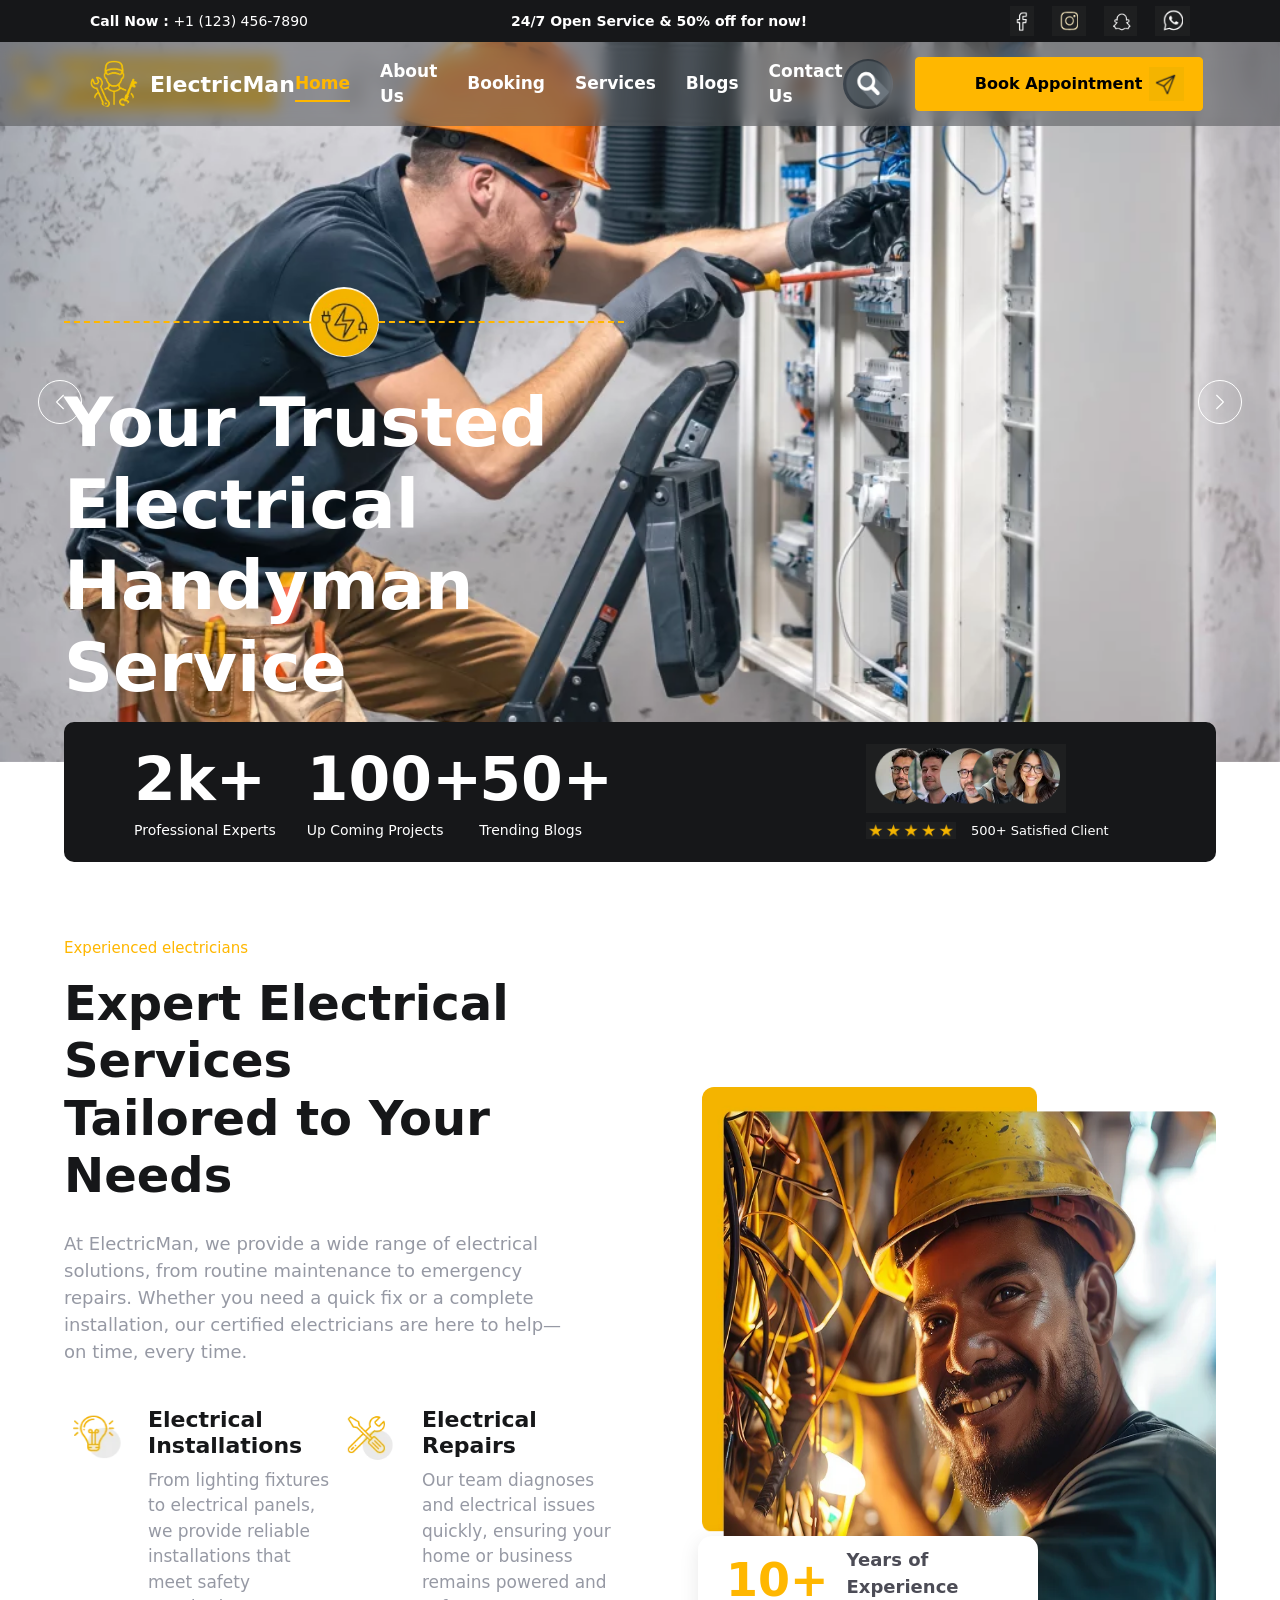
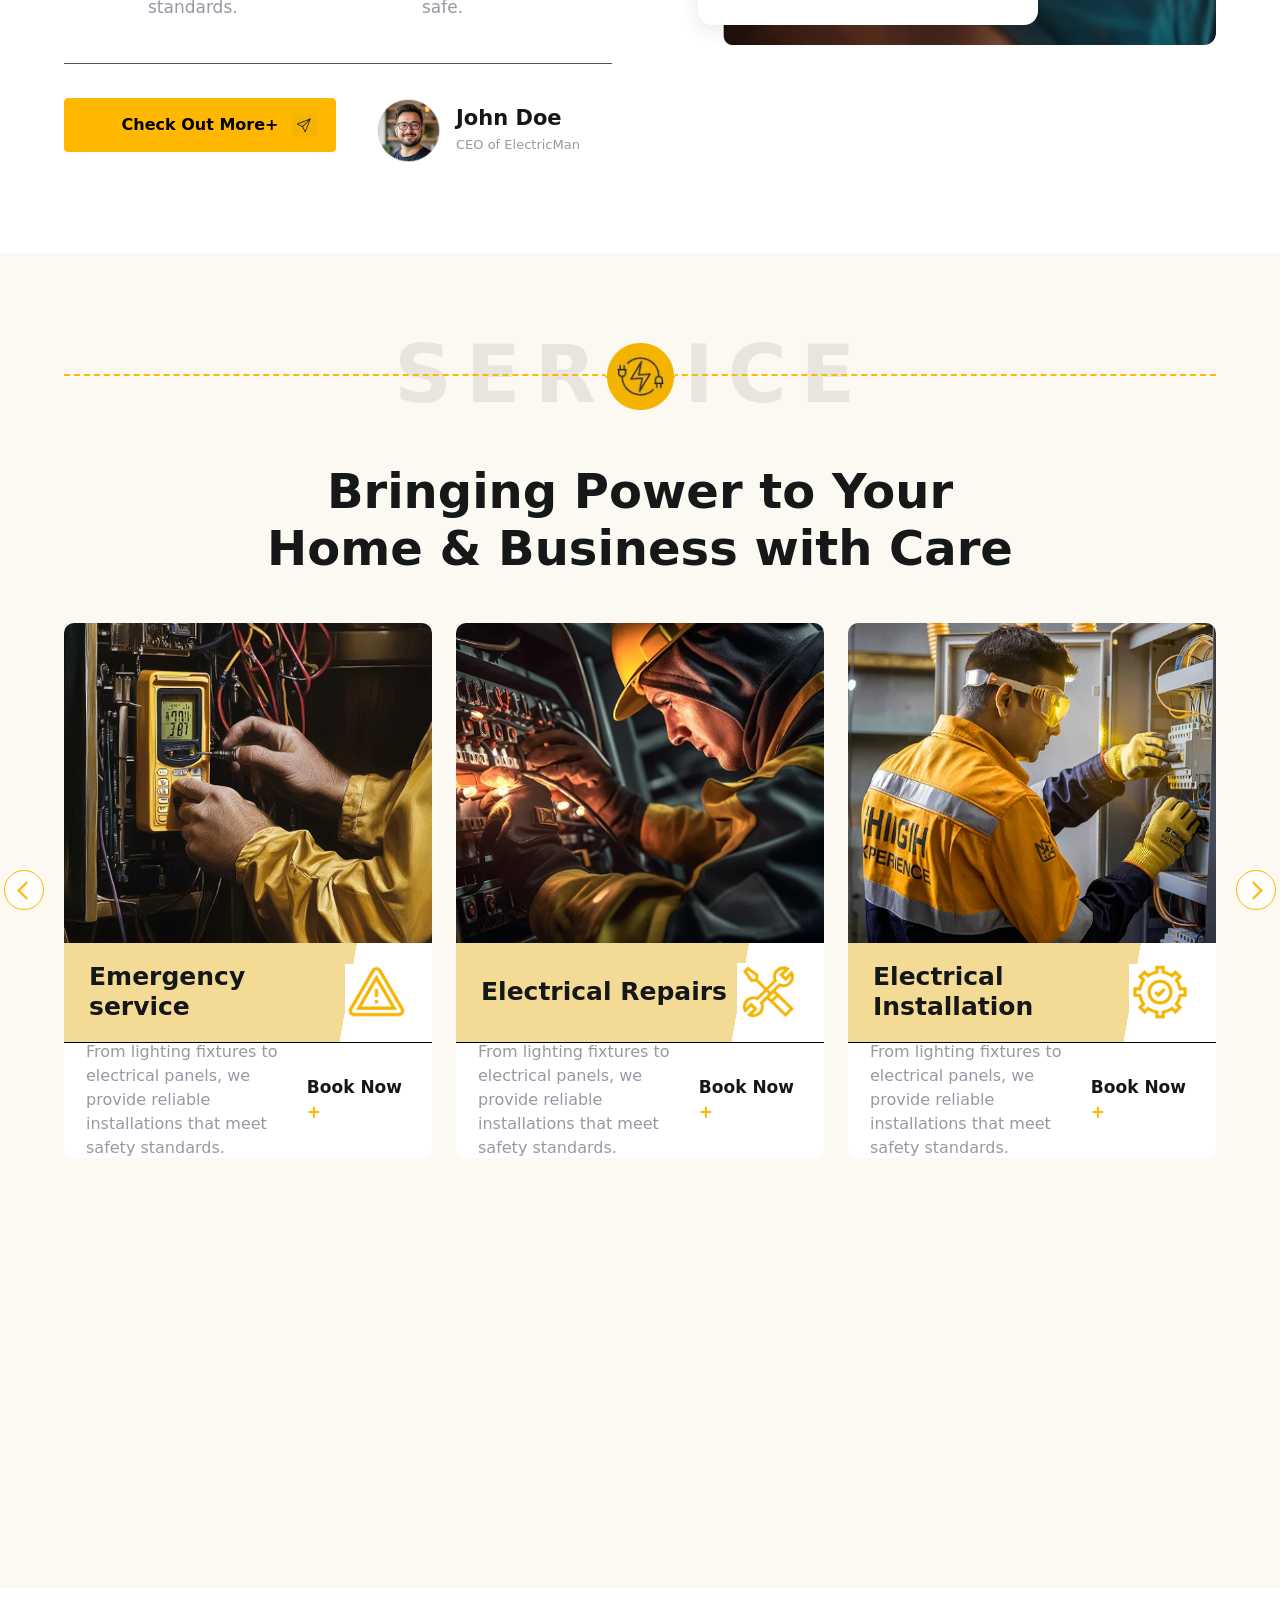
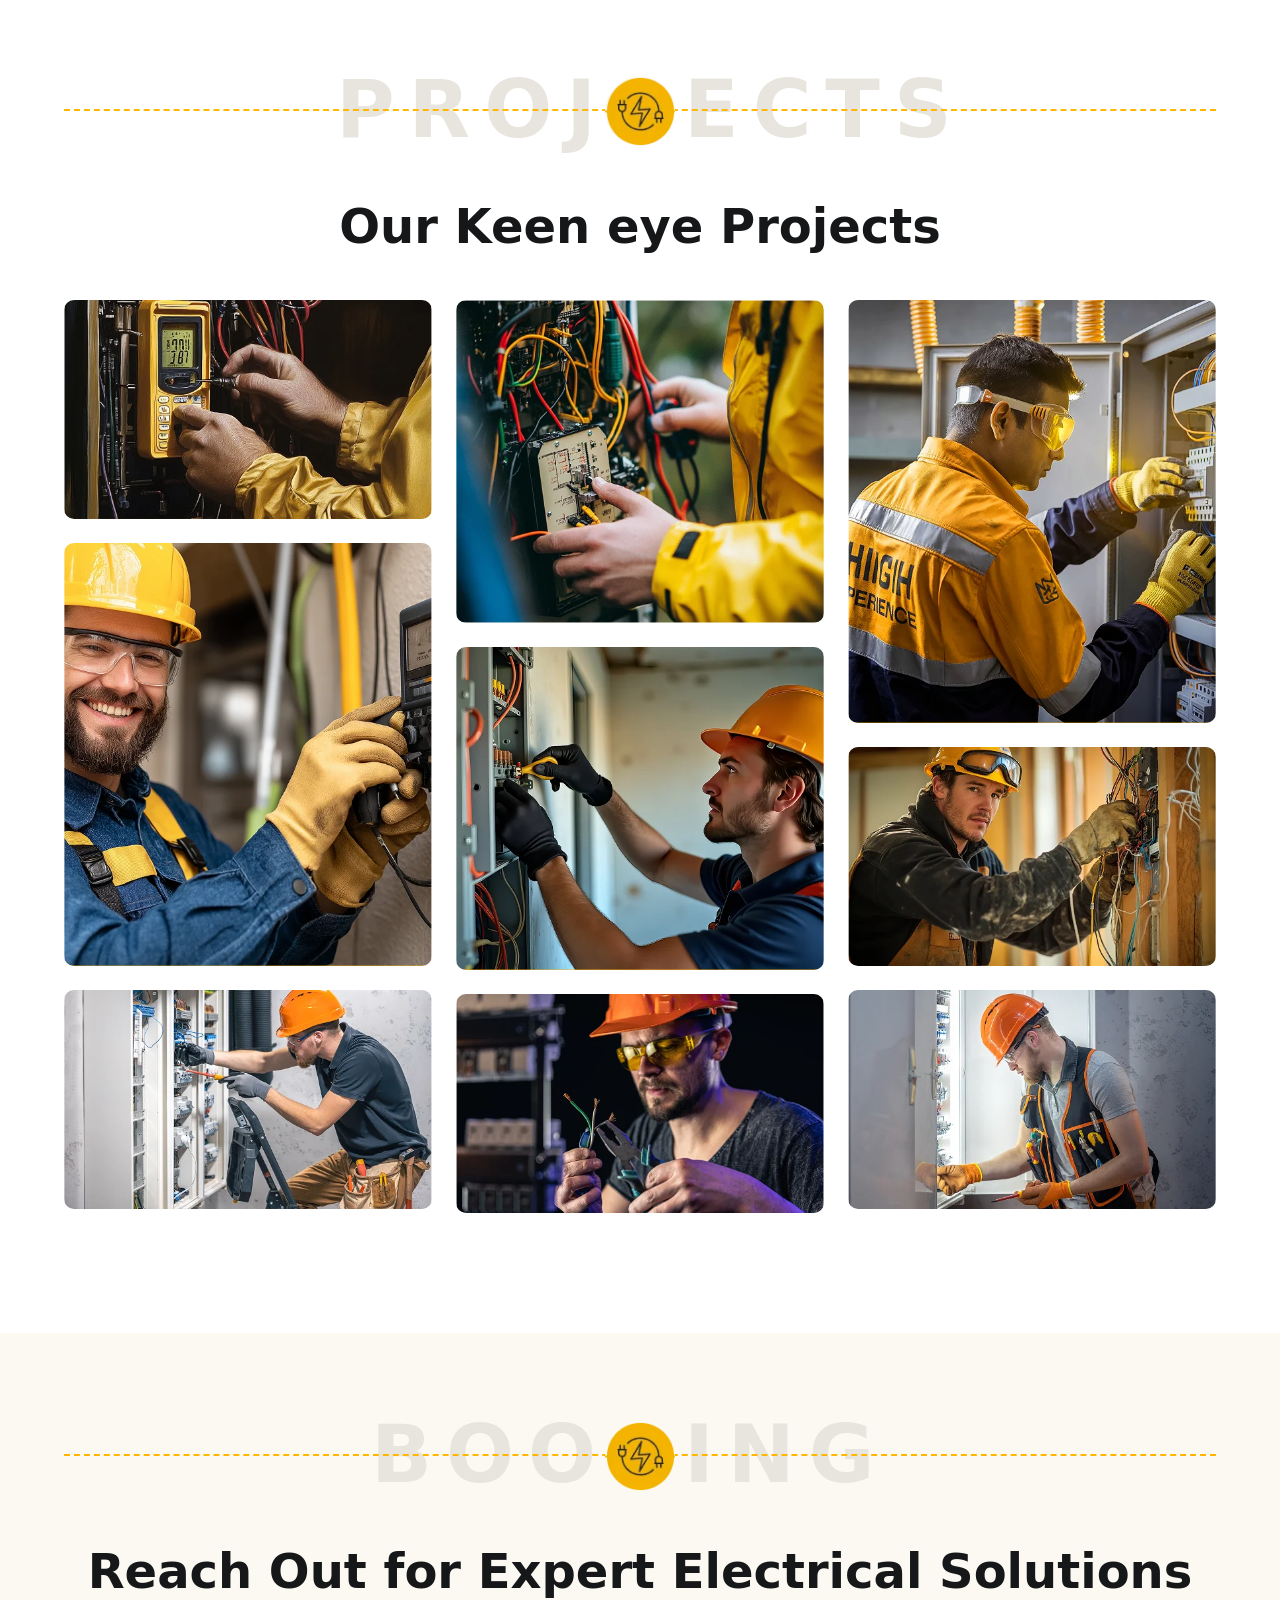
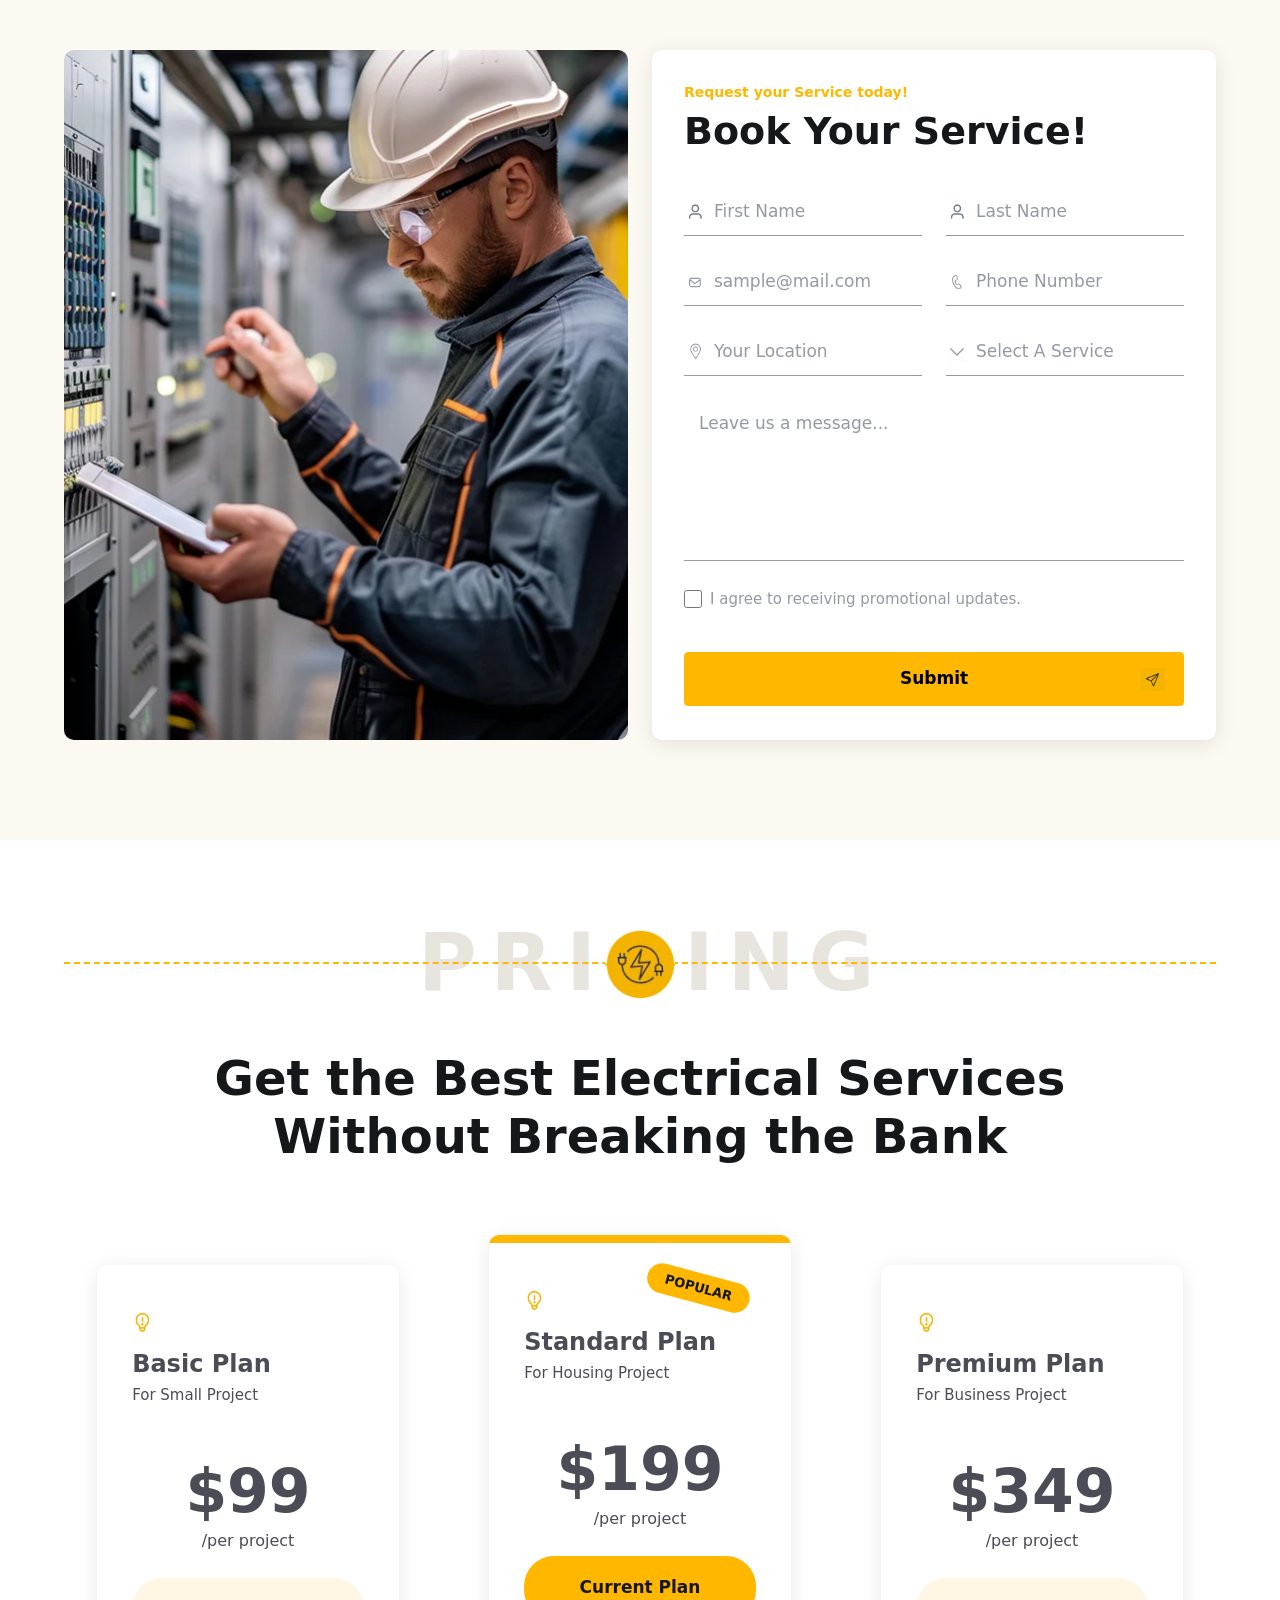
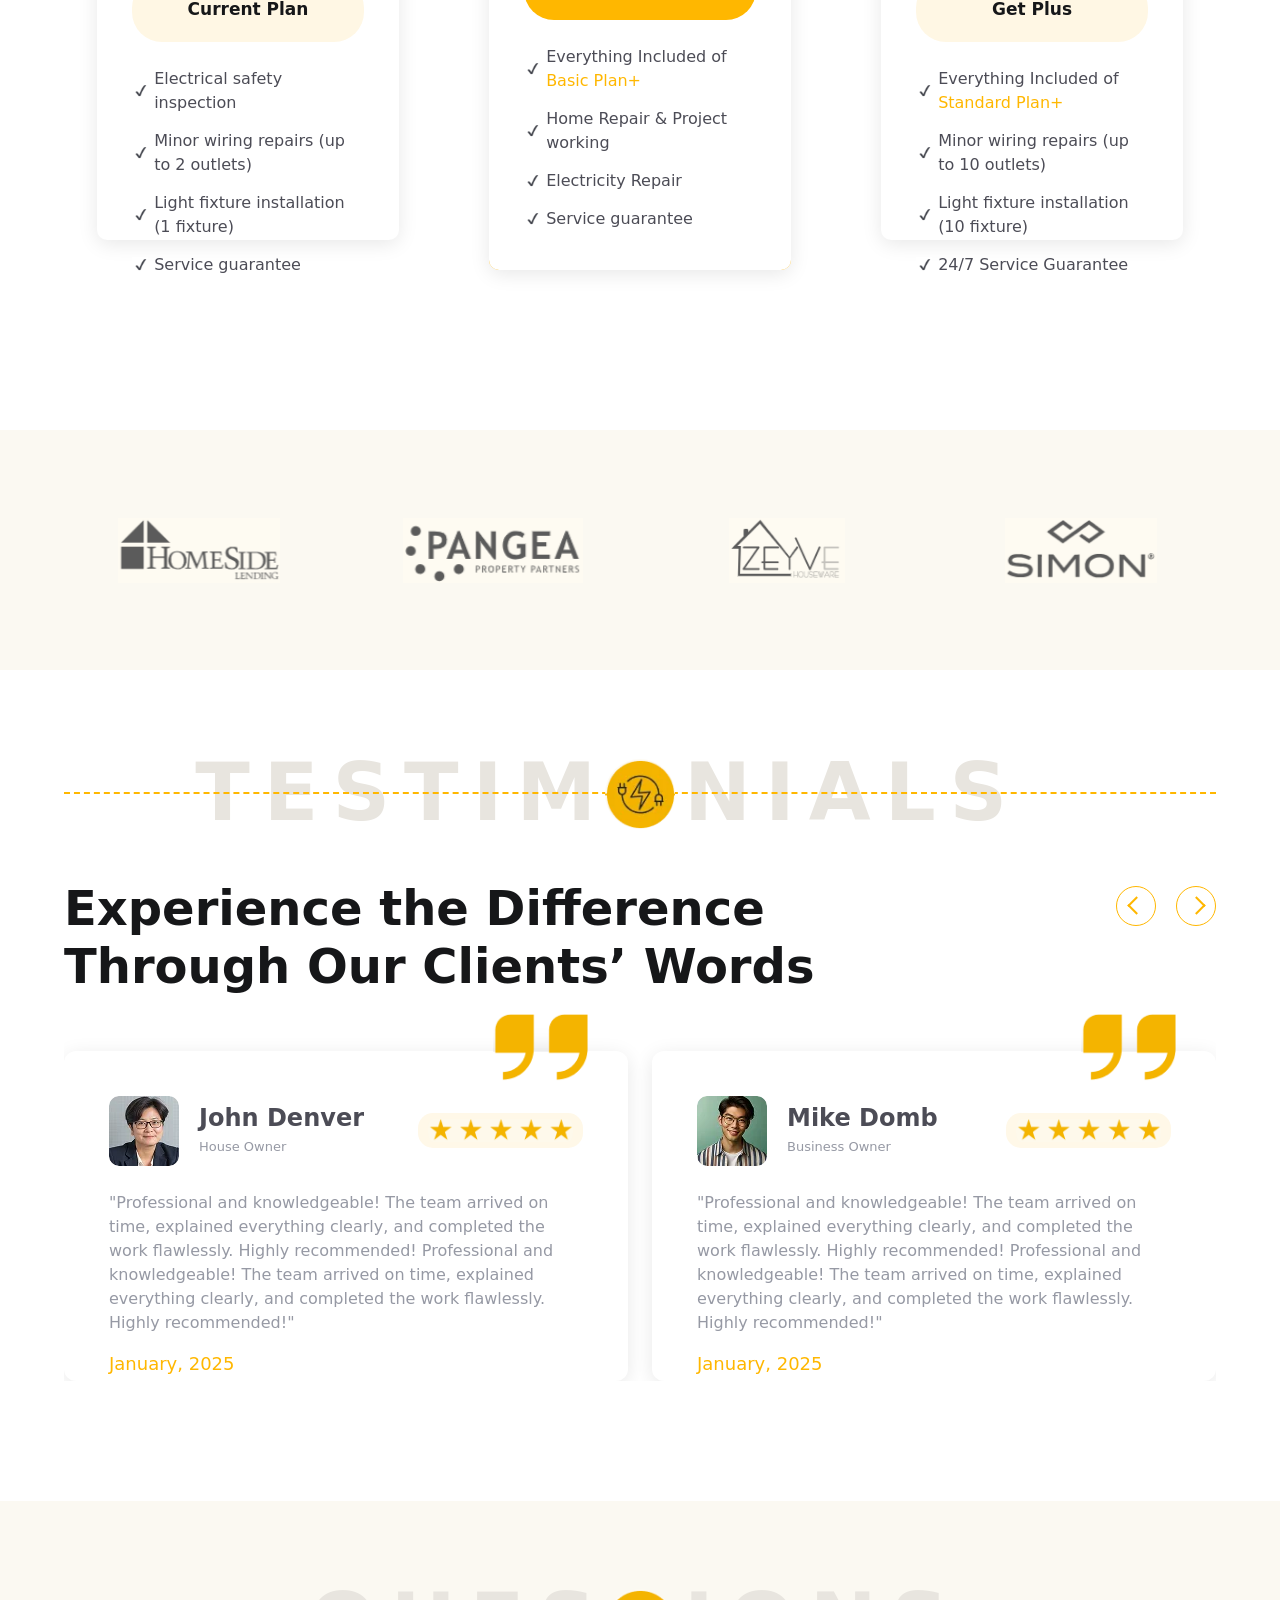
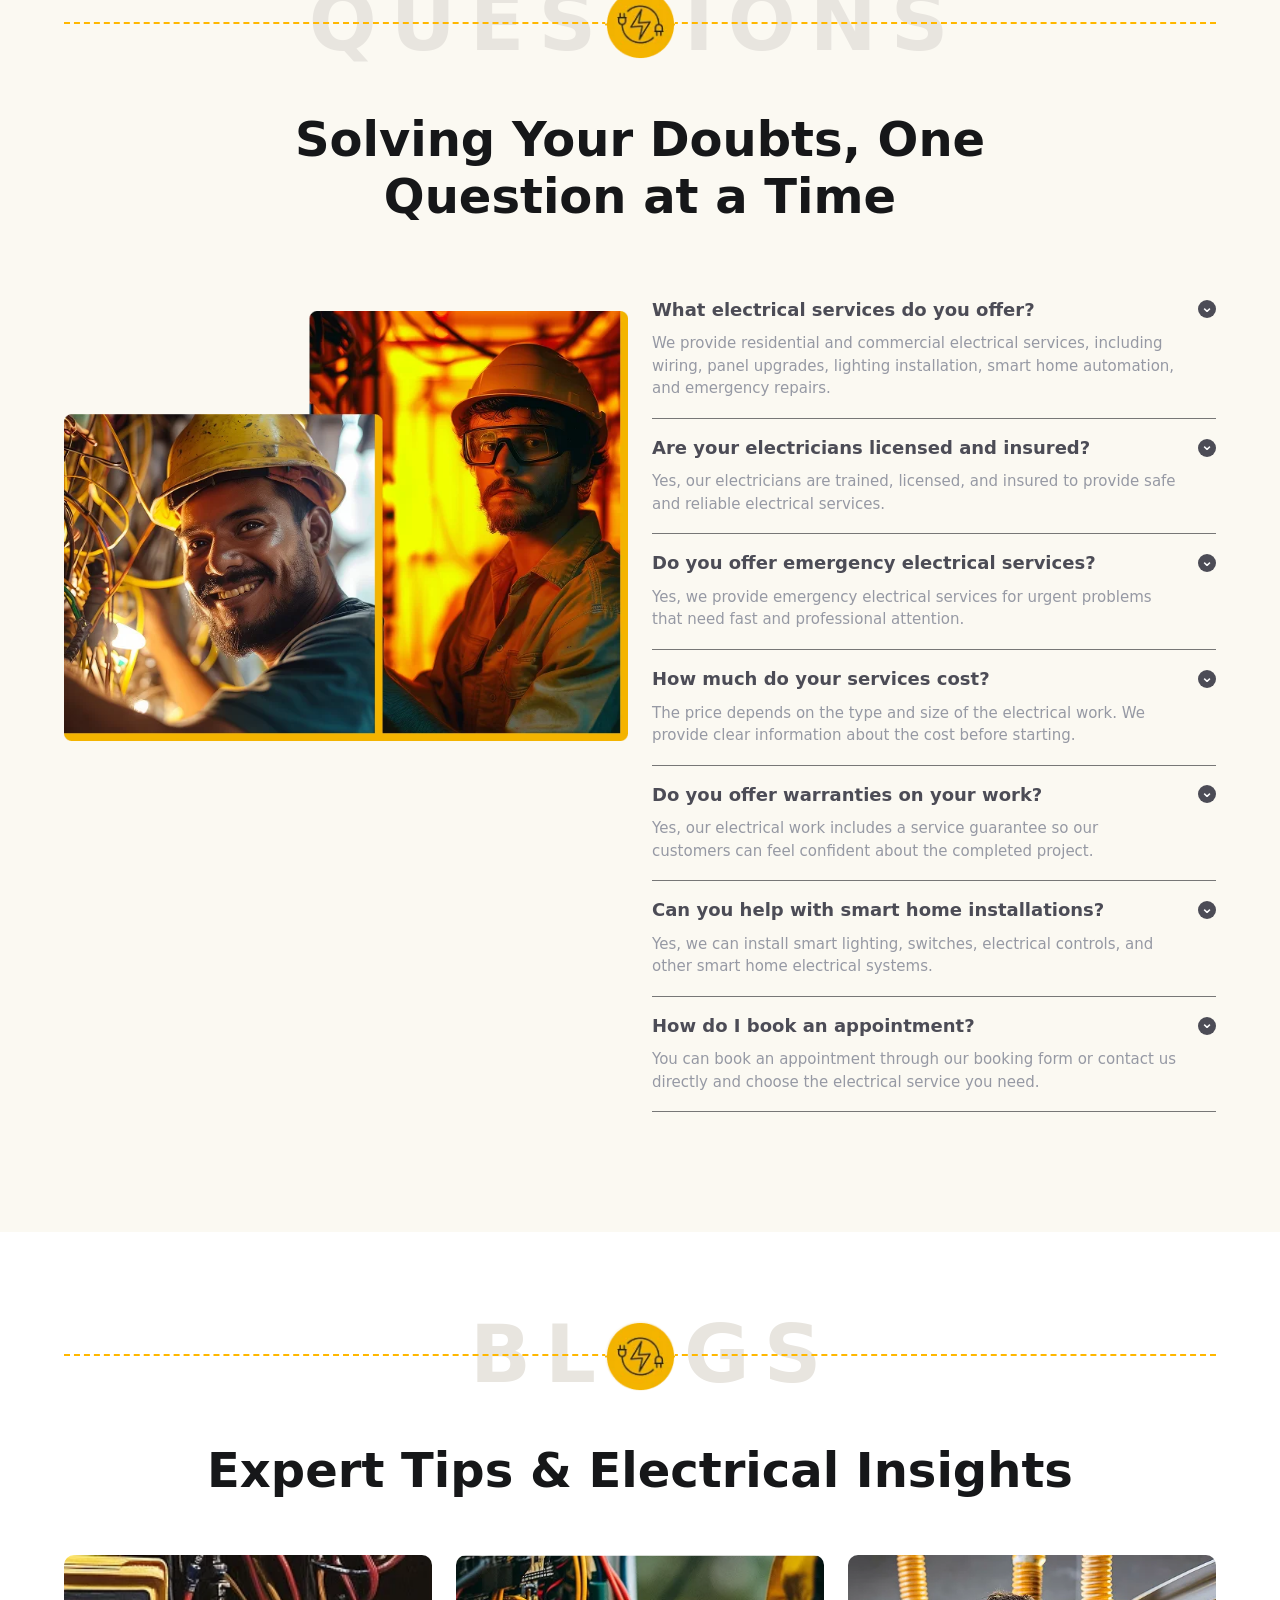
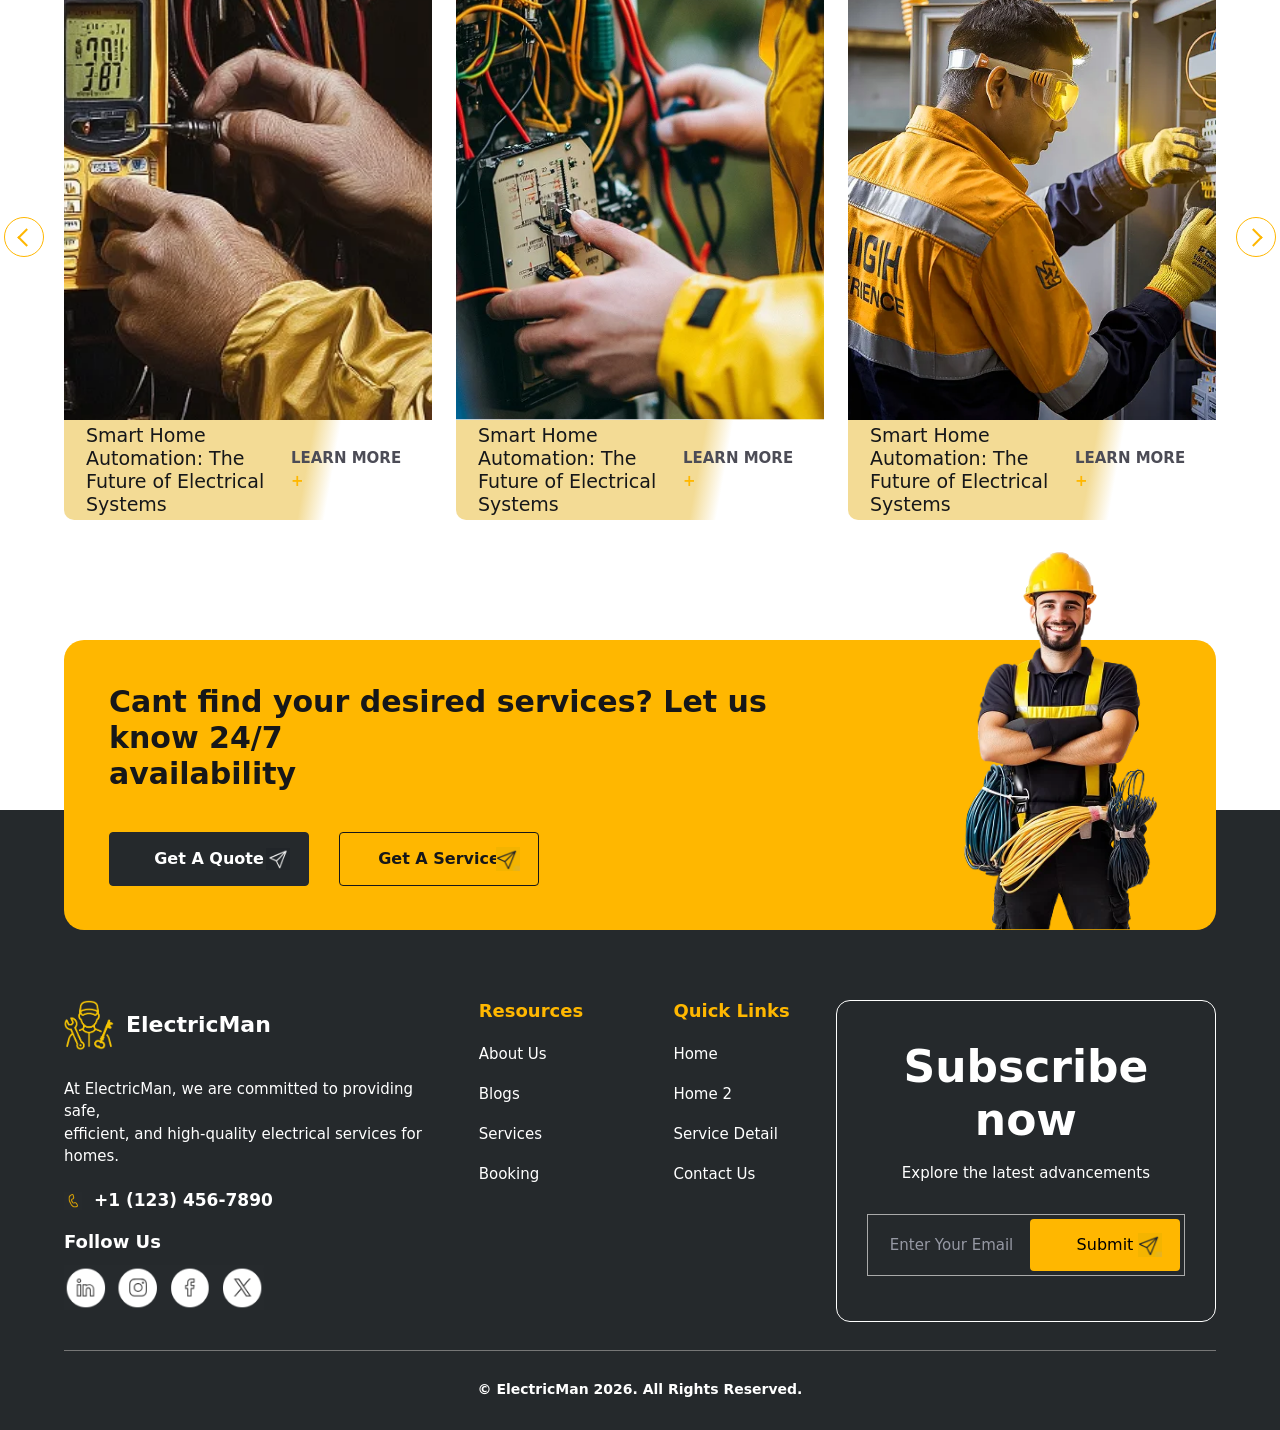
==== commit 39c4defa: "fixing issues" ====
--- a/index.html
+++ b/index.html
@@ -684,10 +684,10 @@
           <h2>Our Keen eye Projects</h2>
         </div>
 
-        <div class="row projects__gallery">
-          <div class="col-4">
+        <div class="row projects__gallery gx-0 gy-3 gx-lg-4 gy-lg-0">
+          <div class="col-12 col-lg-4">
             <div class="projects__column">
-              <div class="project-item project-item--1">
+              <div class="project-item">
                 <img
                   src="./assets/home/5.projects/1.webp"
                   alt="electrical testing"
@@ -703,7 +703,7 @@
                 </div>
               </div>
 
-              <div class="project-item project-item--4">
+              <div class="project-item">
                 <img
                   src="./assets/home/5.projects/4.webp"
                   alt="electrician inspection"
@@ -719,7 +719,7 @@
                 </div>
               </div>
 
-              <div class="project-item project-item--7">
+              <div class="project-item">
                 <img
                   src="./assets/home/5.projects/7.webp"
                   alt="electrical cabinet service"
@@ -737,9 +737,9 @@
             </div>
           </div>
 
-          <div class="col-4">
+          <div class="col-12 col-lg-4">
             <div class="projects__column">
-              <div class="project-item project-item--2">
+              <div class="project-item">
                 <img
                   src="./assets/home/5.projects/2.webp"
                   alt="electrical panel testing"
@@ -755,7 +755,7 @@
                 </div>
               </div>
 
-              <div class="project-item project-item--5">
+              <div class="project-item">
                 <img
                   src="./assets/home/5.projects/5.webp"
                   alt="circuit breaker repair"
@@ -771,7 +771,7 @@
                 </div>
               </div>
 
-              <div class="project-item project-item--8">
+              <div class="project-item">
                 <img src="./assets/home/5.projects/8.webp" alt="wire repair" />
 
                 <div class="project-item__overlay">
@@ -786,9 +786,9 @@
             </div>
           </div>
 
-          <div class="col-4">
+          <div class="col-12 col-lg-4">
             <div class="projects__column">
-              <div class="project-item project-item--3">
+              <div class="project-item">
                 <img
                   src="./assets/home/5.projects/3.webp"
                   alt="electrical maintenance"
@@ -804,7 +804,7 @@
                 </div>
               </div>
 
-              <div class="project-item project-item--6">
+              <div class="project-item">
                 <img src="./assets/home/5.projects/6.webp" alt="home wiring" />
 
                 <div class="project-item__overlay">
@@ -817,7 +817,7 @@
                 </div>
               </div>
 
-              <div class="project-item project-item--9">
+              <div class="project-item">
                 <img
                   src="./assets/home/5.projects/9.webp"
                   alt="panel installation"
@@ -860,7 +860,7 @@
           </h2>
         </div>
 
-        <div class="row booking__row">
+        <div class="row booking__row gx-0 gy-3 gx-lg-4 gy-lg-0">
           <div class="col-12 col-lg-6">
             <div class="booking__image">
               <img
@@ -878,7 +878,7 @@
 
               <h3>Book Your Service!</h3>
 
-              <div class="row booking-form__fields">
+              <div class="row booking-form__fields gx-0 gy-0 gx-lg-4 gy-lg-4">
                 <div class="col-12 col-lg-6">
                   <label class="booking-field">
                     <img
@@ -1028,7 +1028,7 @@
           </h2>
         </div>
 
-        <div class="row pricing__cards">
+        <div class="row pricing__cards gx-0 gy-3 gx-lg-4 gy-lg-0">
           <div class="col-12 col-lg-4">
             <div class="pricing-card">
               <div class="pricing-card__head">
--- a/styles/styles.css
+++ b/styles/styles.css
@@ -163,6 +163,9 @@
 
 .site-header {
   width: 100%;
+  position: sticky;
+  top: 0px;
+  z-index: 100;
 }
 .site-header .top-bar {
   width: 100%;
@@ -1283,7 +1286,6 @@
   font-weight: 600;
 }
 .projects__gallery {
-  --bs-gutter-x: 24px;
   margin-top: 0;
 }
 .projects__column {
@@ -1365,7 +1367,6 @@
     font-size: 26px;
   }
   .projects__gallery {
-    --bs-gutter-x: 0;
     gap: 14px;
     margin: 0;
   }
@@ -1387,33 +1388,6 @@
     -o-object-fit: cover;
        object-fit: cover;
   }
-  .projects .project-item--1 {
-    order: 1;
-  }
-  .projects .project-item--2 {
-    order: 2;
-  }
-  .projects .project-item--3 {
-    order: 3;
-  }
-  .projects .project-item--4 {
-    order: 4;
-  }
-  .projects .project-item--5 {
-    order: 5;
-  }
-  .projects .project-item--6 {
-    order: 6;
-  }
-  .projects .project-item--7 {
-    order: 7;
-  }
-  .projects .project-item--8 {
-    order: 8;
-  }
-  .projects .project-item--9 {
-    order: 9;
-  }
 }
 .booking {
   padding: 80px 0 100px;
@@ -1435,9 +1409,6 @@
   color: #161719;
   font-size: 48px;
   font-weight: 600;
-}
-.booking__row {
-  --bs-gutter-x: 24px;
 }
 .booking__image {
   width: 100%;
@@ -1471,10 +1442,6 @@
   color: #161719;
   font-size: 38px;
   font-weight: 600;
-}
-.booking .booking-form__fields {
-  --bs-gutter-x: 24px;
-  --bs-gutter-y: 24px;
 }
 .booking .booking-form__message {
   display: block;
@@ -1603,10 +1570,6 @@
   .booking .booking-head .booking-head__break {
     display: block;
   }
-  .booking__row {
-    --bs-gutter-x: 0;
-    --bs-gutter-y: 18px;
-  }
   .booking__image {
     width: 100%;
     height: auto;
@@ -1630,10 +1593,6 @@
     margin-bottom: 20px;
     font-size: 30px;
   }
-  .booking .booking-form__fields {
-    --bs-gutter-x: 0;
-    --bs-gutter-y: 0;
-  }
   .booking .booking-form__message {
     margin-top: 20px;
   }
@@ -1717,8 +1676,6 @@
 }
 .booking-page-section .booking-page-details {
   margin-top: 48px;
-  --bs-gutter-x: 24px;
-  --bs-gutter-y: 38px;
 }
 .booking-page-section .booking-page-item h3 {
   margin: 0 0 24px;
@@ -1806,9 +1763,6 @@
   color: #161719;
   font-size: 48px;
   font-weight: 600;
-}
-.pricing__cards {
-  --bs-gutter-x: 20px;
 }
 .pricing .pricing-card {
   position: relative;
@@ -1951,10 +1905,6 @@
   }
   .pricing .pricing-head h2 br {
     display: none;
-  }
-  .pricing__cards {
-    --bs-gutter-x: 0;
-    --bs-gutter-y: 14px;
   }
   .pricing .pricing-card {
     width: 100%;
@@ -2938,4 +2888,287 @@
     font-size: 10px;
     line-height: 1.5;
   }
+}
+.contact-info {
+  padding: 90px 0 70px;
+  background-color: #ffffff;
+}
+.contact-info__content {
+  width: 90%;
+  margin: 0 auto;
+}
+.contact-info__text {
+  padding-right: 40px;
+}
+.contact-info__text h2 {
+  margin: 0 0 22px;
+  color: #161719;
+  font-size: 48px;
+  font-weight: 500;
+}
+.contact-info__text p {
+  margin: 0;
+  color: #9699a4;
+  font-size: 18px;
+}
+.contact-info__card {
+  height: 205px;
+  padding: 18px 10px;
+  background-color: #fbf9f2;
+  border-radius: 8px;
+  text-align: center;
+  display: flex;
+  justify-content: center;
+  align-items: center;
+  flex-direction: column;
+}
+.contact-info__card h3 {
+  margin: 16px 0 10px;
+  color: #161719;
+  font-size: 22px;
+  font-weight: 500;
+}
+.contact-info__card > p {
+  margin: 0;
+  color: #9699a4;
+  font-size: 17px;
+}
+.contact-info__card > a {
+  display: block;
+  color: #9699a4;
+  font-size: 17px;
+}
+.contact-info__card > a + a {
+  margin-top: 5px;
+}
+.contact-info__card > a:hover {
+  color: #ffb700;
+}
+.contact-info__icon {
+  width: 50px;
+  height: 50px;
+  background-color: #ffb700;
+  border-radius: 50%;
+  display: flex;
+  justify-content: center;
+  align-items: center;
+}
+.contact-info__icon img {
+  width: 26px;
+  height: 26px;
+}
+
+.contact-map {
+  padding: 70px 0 100px;
+  background-color: #ffffff;
+}
+.contact-map__content {
+  width: 90%;
+  margin: 0 auto;
+}
+.contact-map iframe {
+  display: block;
+  width: 100%;
+  height: 520px;
+  border: 0;
+  border-radius: 12px;
+}
+
+.about-intro {
+  padding: 75px 0 95px;
+  background-color: #ffffff;
+}
+.about-intro__content {
+  width: 90%;
+  margin: 0 auto;
+}
+.about-intro__text {
+  padding-right: 55px;
+}
+.about-intro__text h1 {
+  margin: 0;
+  color: #161719;
+  font-size: 48px;
+  font-weight: 600;
+}
+.about-intro__text > p {
+  margin: 28px 0 42px;
+  color: #9699a4;
+  font-size: 17px;
+}
+.about-intro__image {
+  padding-left: 35px;
+}
+.about-intro__image img {
+  display: block;
+  width: 100%;
+  height: auto;
+}
+.about-intro .about-progress {
+  width: 100%;
+}
+.about-intro .about-progress__item {
+  display: flex;
+  align-items: flex-end;
+  gap: 10px;
+  margin-bottom: 20px;
+}
+.about-intro .about-progress__bar {
+  position: relative;
+  width: 72%;
+  height: 15px;
+  background-color: #c99500;
+  border-radius: 10px;
+}
+.about-intro .about-progress__fill {
+  height: 100%;
+  background-color: #ffb700;
+  border-radius: 10px;
+}
+.about-intro .about-progress__fill--85 {
+  width: 85%;
+}
+.about-intro .about-progress__fill--90 {
+  width: 90%;
+}
+.about-intro .about-progress__fill--100 {
+  width: 100%;
+}
+.about-intro .about-progress__percent {
+  position: absolute;
+  right: 0;
+  bottom: 18px;
+  color: #161719;
+  font-size: 16px;
+}
+.about-intro .about-progress__name {
+  width: 28%;
+  color: #161719;
+  font-size: 17px;
+}
+
+.work-process {
+  padding: 100px 0 110px;
+  background-color: #ffffff;
+}
+.work-process__content {
+  width: 90%;
+  margin: 0 auto;
+}
+.work-process .section-mark {
+  margin-bottom: 65px;
+}
+.work-process h2 {
+  margin: 0 0 65px;
+  color: #161719;
+  font-size: 48px;
+  font-weight: 600;
+  text-align: center;
+}
+.work-process__item {
+  position: relative;
+  text-align: center;
+}
+.work-process__item h3 {
+  margin: 30px 0 14px;
+  color: #161719;
+  font-size: 24px;
+  font-weight: 600;
+}
+.work-process__item p {
+  margin: 0;
+  color: #9699a4;
+  font-size: 17px;
+}
+.work-process__icon {
+  width: 220px;
+  height: auto;
+}
+.work-process__arrow {
+  position: absolute;
+  top: 25px;
+  right: -110px;
+  width: 220px;
+  height: auto;
+}
+
+.team {
+  padding: 100px 0 120px;
+  background-color: #ffffff;
+}
+.team__content {
+  width: 90%;
+  margin: 0 auto;
+}
+.team .section-mark {
+  margin-bottom: 65px;
+}
+.team > div > h2 {
+  margin: 0 0 65px;
+  color: #161719;
+  font-size: 48px;
+  font-weight: 600;
+  text-align: center;
+}
+.team .team-card {
+  position: relative;
+}
+.team .team-card__top {
+  position: absolute;
+  top: -13px;
+  left: 0;
+  width: 100%;
+  height: 14px;
+  background-color: #ffb700;
+  border-radius: 14px 14px 0 0;
+  opacity: 0;
+  transition: 0.3s;
+}
+.team .team-card__image {
+  display: block;
+  width: 100%;
+  height: auto;
+}
+.team .team-card__info {
+  padding: 14px 8px 12px;
+  background-color: #e8e5df;
+  text-align: center;
+  border-radius: 0 0 12px 12px;
+}
+.team .team-card__info h3 {
+  margin: 0;
+  color: #161719;
+  font-size: 20px;
+  font-weight: 600;
+}
+.team .team-card__info p {
+  margin: 8px 0 0;
+  color: #161719;
+  font-size: 16px;
+}
+.team .team-card__socials {
+  height: 0;
+  margin-top: 0;
+  opacity: 0;
+  overflow: hidden;
+  transition: 0.3s;
+  display: flex;
+  justify-content: center;
+  align-items: center;
+  gap: 12px;
+}
+.team .team-card__socials img {
+  width: 18px;
+  height: 18px;
+  -o-object-fit: contain;
+     object-fit: contain;
+  border-radius: 50%;
+}
+.team .team-card:hover .team-card__top {
+  opacity: 1;
+}
+.team .team-card:hover .team-card__socials {
+  height: 22px;
+  margin-top: 8px;
+  opacity: 1;
 }/*# sourceMappingURL=styles.css.map */
